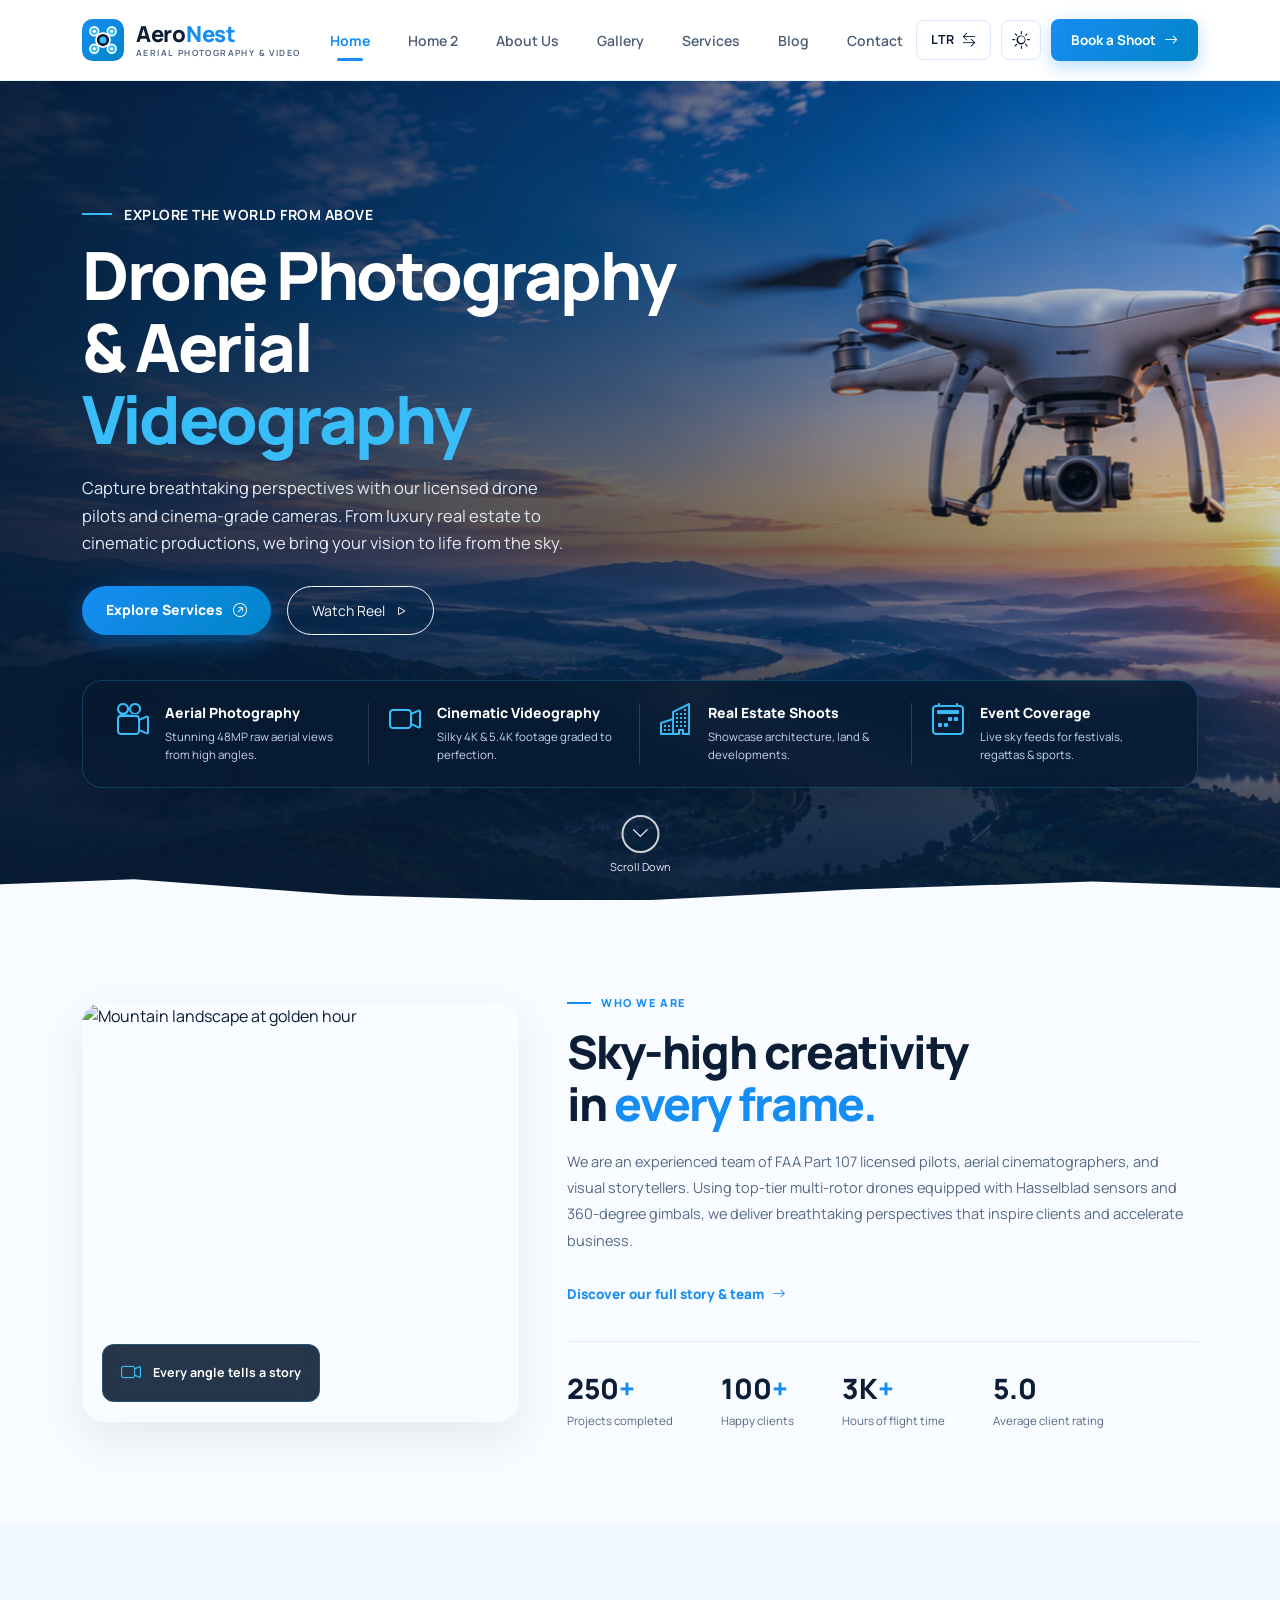
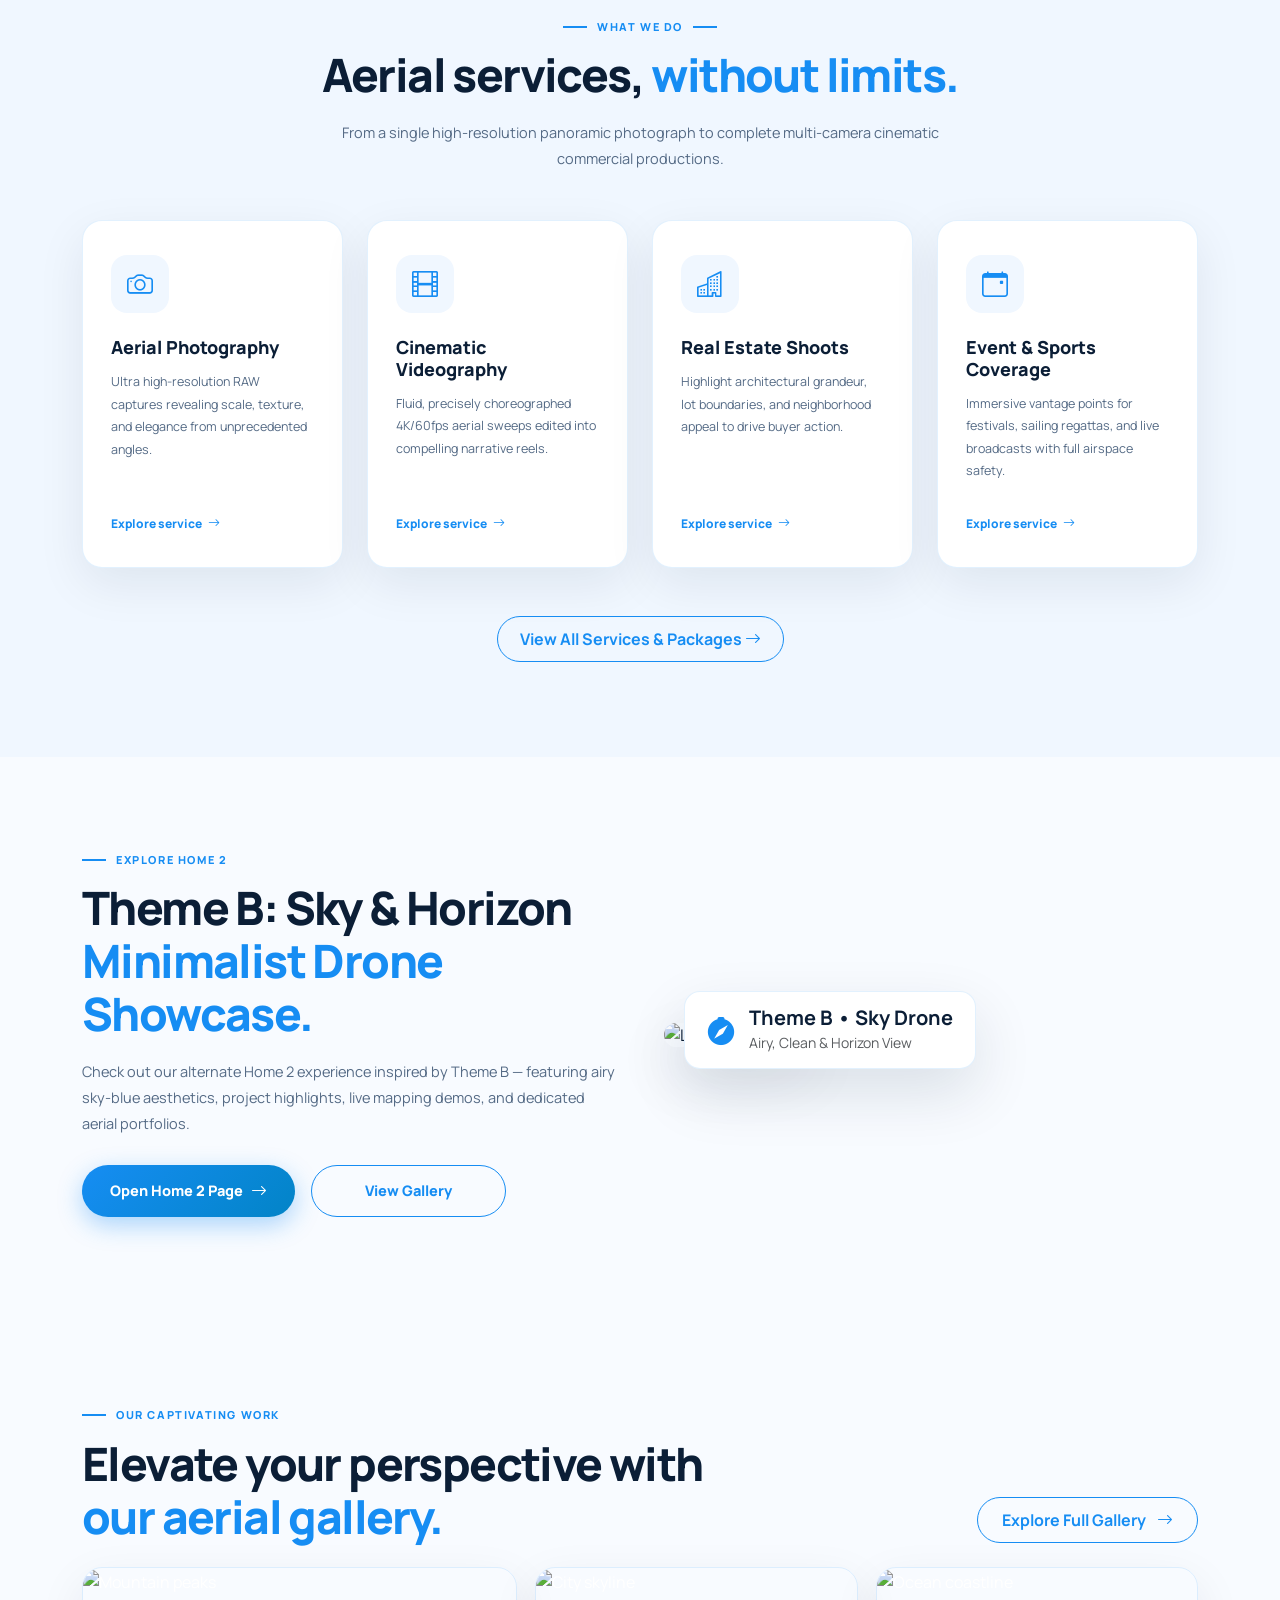
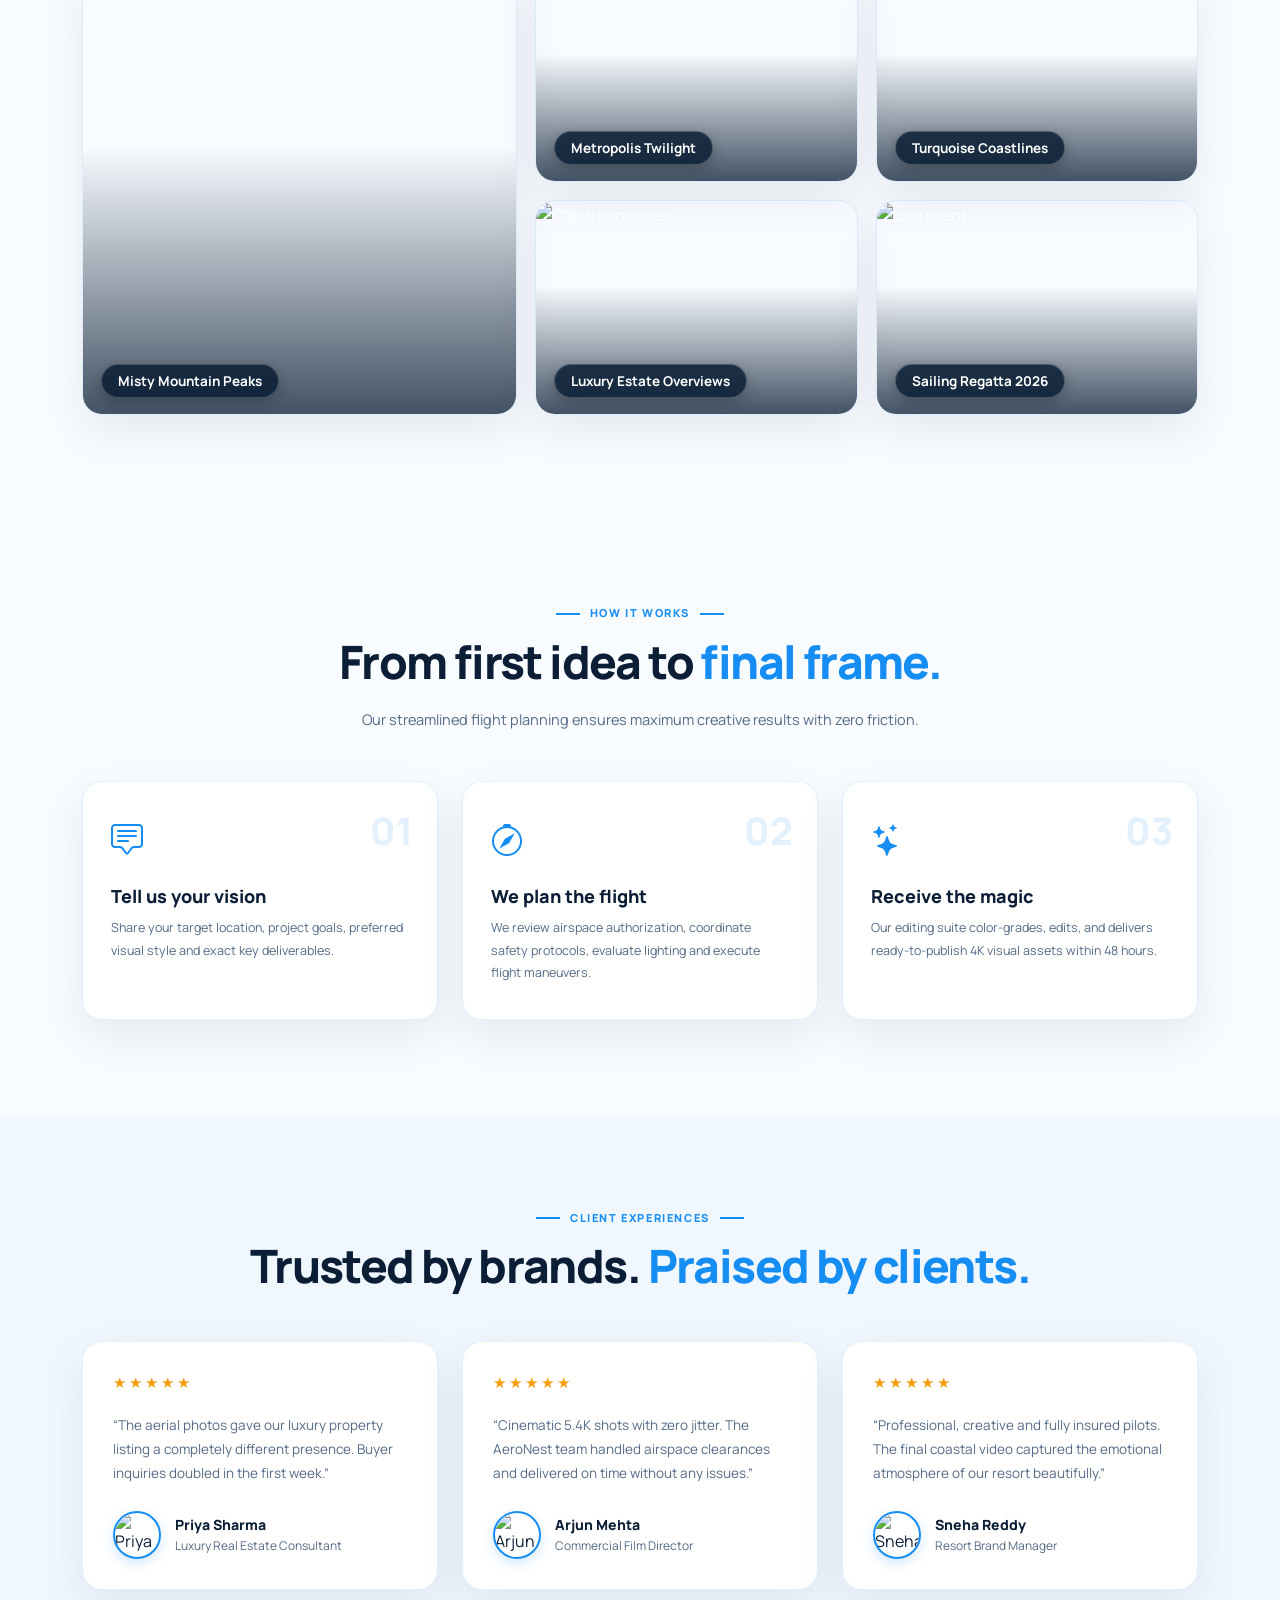
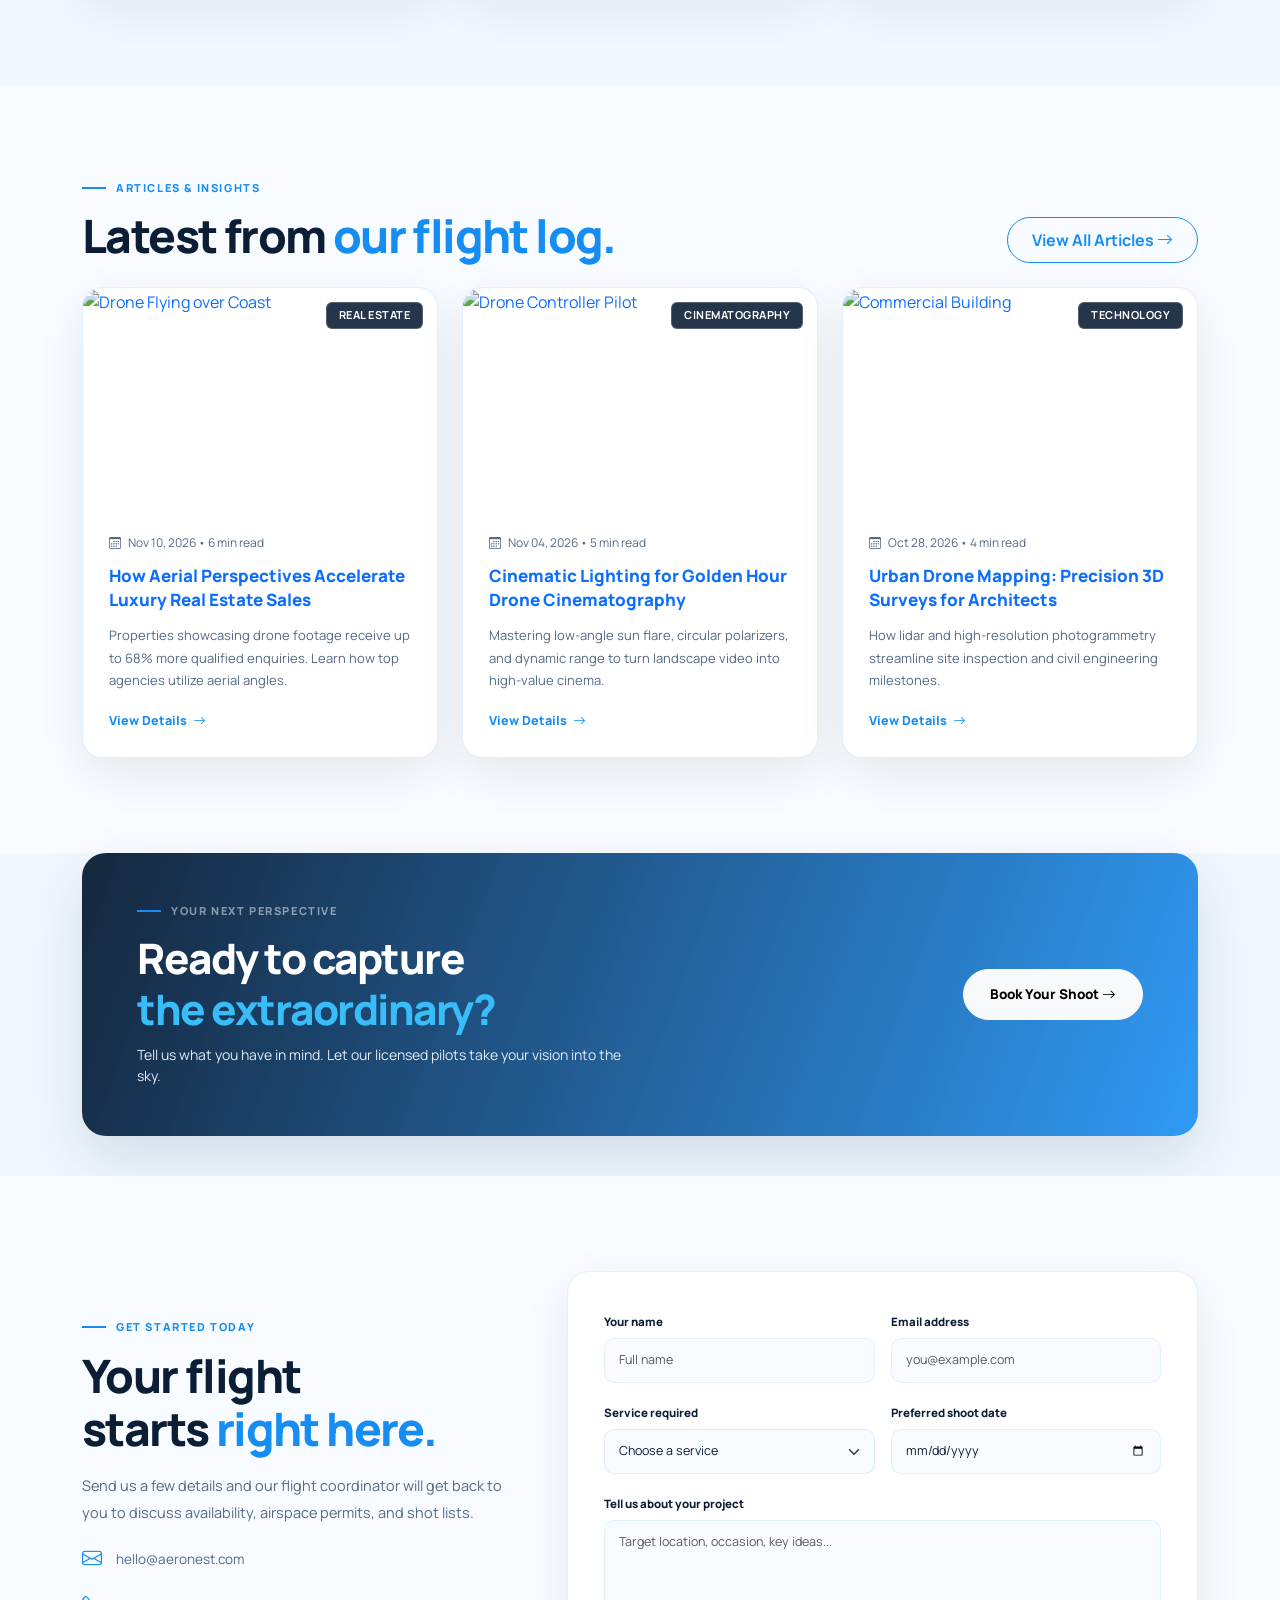
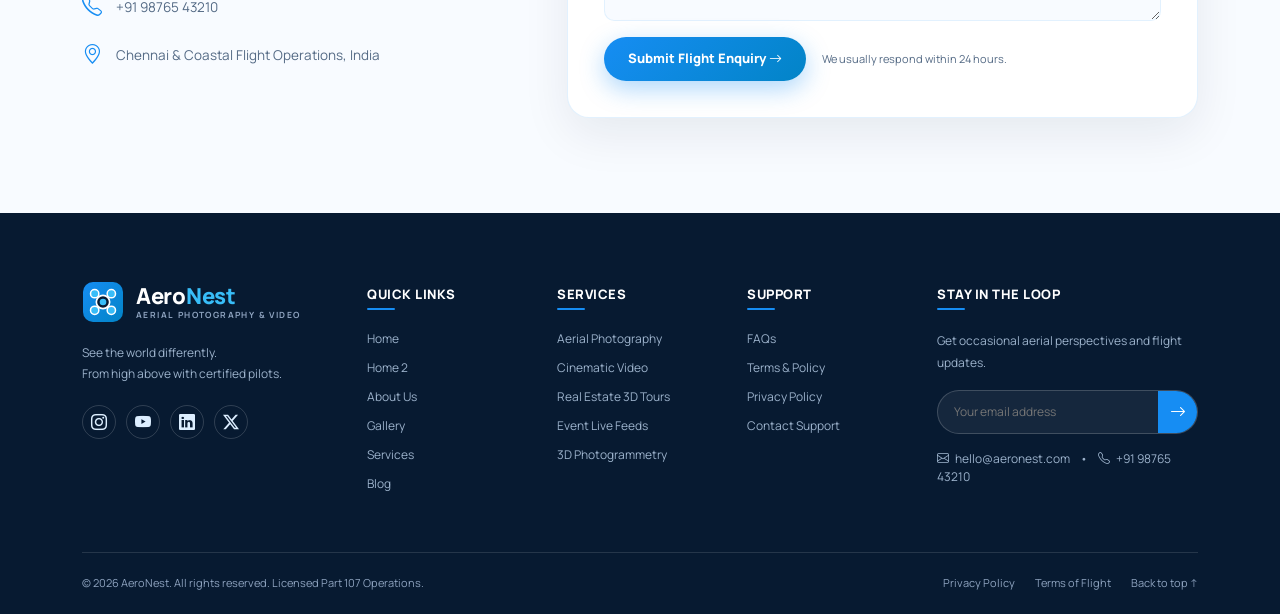
==== index.html @ 30acf064 "Move website files to root directory" ====
<!doctype html>
<html lang="en" dir="ltr">
<head>
  <meta charset="utf-8">
  <meta name="viewport" content="width=device-width, initial-scale=1">
  <meta name="description" content="AeroNest — professional drone photography, aerial videography, real estate shoots and cinematic event coverage.">
  <title>AeroNest | Drone Photography &amp; Aerial Videography</title>
  <link rel="preconnect" href="https://fonts.googleapis.com">
  <link rel="preconnect" href="https://fonts.gstatic.com" crossorigin>
  <link href="https://fonts.googleapis.com/css2?family=Manrope:wght@400;500;600;700;800&display=swap" rel="stylesheet">
  <link href="https://cdn.jsdelivr.net/npm/bootstrap@5.3.3/dist/css/bootstrap.min.css" rel="stylesheet">
  <link href="https://cdn.jsdelivr.net/npm/bootstrap-icons@1.11.3/font/bootstrap-icons.min.css" rel="stylesheet">
  <link rel="icon" type="image/svg+xml" href="assets/favicon.svg">
  <link rel="stylesheet" href="assets/css/style.css">
  <script>
    (function(){
      try {
        var d = localStorage.getItem('aeronest-direction');
        if (d === 'rtl') document.documentElement.setAttribute('dir', 'rtl');
        var t = localStorage.getItem('aeronest-theme');
        if (t === 'dark') {
          document.documentElement.classList.add('dark-mode');
        } else {
          document.documentElement.classList.remove('dark-mode');
        }
      } catch(e){}
    })();
  </script>
</head>
<body>
  <!-- ================= STICKY NAVBAR ================= -->
  <nav class="navbar navbar-expand-xl fixed-top site-nav" id="top">
    <div class="container">
      <a class="navbar-brand brand-container" href="index.html" aria-label="AeroNest home">
        <div class="brand-logo-mark">
          <svg width="42" height="42" viewBox="0 0 48 48" fill="none" xmlns="http://www.w3.org/2000/svg">
            <rect width="48" height="48" rx="12" fill="url(#navBrandGrad)"/>
            <path d="M15 15L33 33M33 15L15 33" stroke="white" stroke-width="2.5" stroke-linecap="round"/>
            <circle cx="14" cy="14" r="5" stroke="white" stroke-width="1.8" fill="#38bdf8"/>
            <circle cx="34" cy="14" r="5" stroke="white" stroke-width="1.8" fill="#38bdf8"/>
            <circle cx="14" cy="34" r="5" stroke="white" stroke-width="1.8" fill="#38bdf8"/>
            <circle cx="34" cy="34" r="5" stroke="white" stroke-width="1.8" fill="#38bdf8"/>
            <circle cx="14" cy="14" r="1.8" fill="white"/>
            <circle cx="34" cy="14" r="1.8" fill="white"/>
            <circle cx="14" cy="34" r="1.8" fill="white"/>
            <circle cx="34" cy="34" r="1.8" fill="white"/>
            <circle cx="24" cy="24" r="8" fill="#071a31" stroke="white" stroke-width="2"/>
            <circle cx="24" cy="24" r="4" fill="#38bdf8"/>
            <defs>
              <linearGradient id="navBrandGrad" x1="0" y1="0" x2="48" y2="48" gradientUnits="userSpaceOnUse">
                <stop stop-color="#168df3"/>
                <stop offset="1" stop-color="#0284c7"/>
              </linearGradient>
            </defs>
          </svg>
        </div>
        <div class="brand-text">
          <div class="brand-title"><span class="brand-aero">Aero</span><span class="brand-nest">Nest</span></div>
          <div class="brand-subtitle">AERIAL PHOTOGRAPHY &amp; VIDEO</div>
        </div>
      </a>
            <!-- Mobile Quick Actions: RTL & Color Theme right next to hamburger -->
      <div class="nav-mobile-actions d-xl-none ms-auto me-2">
        <button class="nav-btn-mobile" id="mobileDirectionToggle" aria-label="Switch text direction" title="Switch LTR / RTL">
          <span class="direction-text">LTR</span>
          <i class="bi bi-arrow-left-right"></i>
        </button>
        <button class="nav-btn-mobile nav-btn-icon" id="mobileThemeToggle" aria-label="Toggle theme" title="Toggle theme">
          <i class="bi bi-sun mobileThemeIcon"></i>
        </button>
      </div>
      <button class="navbar-toggler nav-toggle" type="button" data-bs-toggle="collapse" data-bs-target="#mainNav" aria-label="Toggle navigation">
        <i class="bi bi-list"></i>
      </button>
      <div class="collapse navbar-collapse" id="mainNav">
        <ul class="navbar-nav mx-auto align-items-xl-center">
          <li class="nav-item"><a class="nav-link active" href="index.html">Home</a></li>
          <li class="nav-item"><a class="nav-link" href="home2.html">Home 2</a></li>
          <li class="nav-item"><a class="nav-link" href="about.html">About Us</a></li>
          <li class="nav-item"><a class="nav-link" href="gallery.html">Gallery</a></li>
          <li class="nav-item"><a class="nav-link" href="services.html">Services</a></li>
          <li class="nav-item"><a class="nav-link" href="blog.html">Blog</a></li>
          <li class="nav-item"><a class="nav-link" href="contact.html">Contact</a></li>
        </ul>
        <div class="nav-actions d-flex align-items-center">
          <button class="nav-btn-ltr d-none d-xl-inline-flex" id="directionToggle" aria-label="Switch text direction" title="Switch LTR / RTL">
            <span class="direction-text">LTR</span>
            <i class="bi bi-arrow-left-right"></i>
          </button>
          <button class="nav-btn-icon d-none d-xl-inline-flex" id="themeToggle" aria-label="Toggle theme" title="Toggle theme">
            <i class="bi bi-sun" id="themeIcon"></i>
          </button>
          <a class="nav-btn-book" href="contact.html">
            <span>Book a Shoot</span>
            <i class="bi bi-arrow-right"></i>
          </a>
        </div>
      </div>
    </div>
  </nav>

  <main>
    <!-- ================= HERO SECTION ================= -->
    <section class="hero-section" id="home">
      <!-- Animated Background Zoom with Drone Over Misty Mountain River.png -->
      <div class="hero-bg-animator"></div>
      <div class="hero-overlay"></div>
      <div class="container hero-content">
        <div class="hero-copy">
          <p class="eyebrow light-eyebrow"><span></span><span>Explore the World from Above</span></p>
          <h1>Drone Photography<br>&amp; Aerial <em>Videography</em></h1>
          <p class="hero-description">Capture breathtaking perspectives with our licensed drone pilots and cinema-grade cameras. From luxury real estate to cinematic productions, we bring your vision to life from the sky.</p>
          <div class="hero-buttons">
            <a href="services.html" class="btn btn-primary btn-lg rounded-pill">Explore Services <i class="bi bi-arrow-up-right-circle"></i></a>
            <button class="btn btn-outline-light btn-lg rounded-pill" id="watchDemo"><span>Watch Reel</span> <i class="bi bi-play"></i></button>
          </div>
        </div>
        <div class="feature-strip">
          <div class="feature-item"><i class="bi bi-camera-reels"></i><div><h3>Aerial Photography</h3><p>Stunning 48MP raw aerial views from high angles.</p></div></div>
          <div class="feature-item"><i class="bi bi-camera-video"></i><div><h3>Cinematic Videography</h3><p>Silky 4K &amp; 5.4K footage graded to perfection.</p></div></div>
          <div class="feature-item"><i class="bi bi-buildings"></i><div><h3>Real Estate Shoots</h3><p>Showcase architecture, land &amp; developments.</p></div></div>
          <div class="feature-item"><i class="bi bi-calendar2-week"></i><div><h3>Event Coverage</h3><p>Live sky feeds for festivals, regattas &amp; sports.</p></div></div>
        </div>
      </div>
      <a class="scroll-cue" href="#about-preview"><span><i class="bi bi-chevron-down"></i></span><small>Scroll Down</small></a>
      <div class="hero-wave"></div>
    </section>

    <!-- ================= ABOUT PREVIEW ================= -->
    <section class="section-pad about-section" id="about-preview">
      <div class="container">
        <div class="row align-items-center g-5">
          <div class="col-lg-5">
            <div class="about-image">
              <img src="https://images.unsplash.com/photo-1470770841072-f978cf4d019e?auto=format&fit=crop&w=1100&q=85" alt="Mountain landscape at golden hour">
              <div class="image-note">
                <i class="bi bi-camera-video"></i>
                <span>Every angle tells a story</span>
              </div>
            </div>
          </div>
          <div class="col-lg-7">
            <div class="section-kicker"><span></span> WHO WE ARE</div>
            <h2 class="section-title">Sky-high creativity<br>in <span>every frame.</span></h2>
            <p class="section-copy">We are an experienced team of FAA Part 107 licensed pilots, aerial cinematographers, and visual storytellers. Using top-tier multi-rotor drones equipped with Hasselblad sensors and 360-degree gimbals, we deliver breathtaking perspectives that inspire clients and accelerate business.</p>
            <a href="about.html" class="text-link">Discover our full story &amp; team <i class="bi bi-arrow-right"></i></a>
            <div class="stats-row">
              <div><strong>250<span>+</span></strong><small>Projects completed</small></div>
              <div><strong>100<span>+</span></strong><small>Happy clients</small></div>
              <div><strong>3K<span>+</span></strong><small>Hours of flight time</small></div>
              <div><strong>5.0</strong><small>Average client rating</small></div>
            </div>
          </div>
        </div>
      </div>
    </section>

    <!-- ================= SERVICES PREVIEW ================= -->
    <section class="section-pad services-section" id="services-preview">
      <div class="container">
        <div class="section-heading text-center">
          <div class="section-kicker justify-content-center"><span></span> WHAT WE DO <span></span></div>
          <h2 class="section-title">Aerial services, <span>without limits.</span></h2>
          <p class="section-copy mx-auto">From a single high-resolution panoramic photograph to complete multi-camera cinematic commercial productions.</p>
        </div>
        <div class="row g-4 service-grid">
          <div class="col-md-6 col-xl-3">
            <article class="service-card">
              <div class="service-icon"><i class="bi bi-camera"></i></div>
              <h3>Aerial Photography</h3>
              <p>Ultra high-resolution RAW captures revealing scale, texture, and elegance from unprecedented angles.</p>
              <a href="services.html">Explore service <i class="bi bi-arrow-right"></i></a>
            </article>
          </div>
          <div class="col-md-6 col-xl-3">
            <article class="service-card">
              <div class="service-icon"><i class="bi bi-film"></i></div>
              <h3>Cinematic Videography</h3>
              <p>Fluid, precisely choreographed 4K/60fps aerial sweeps edited into compelling narrative reels.</p>
              <a href="services.html">Explore service <i class="bi bi-arrow-right"></i></a>
            </article>
          </div>
          <div class="col-md-6 col-xl-3">
            <article class="service-card">
              <div class="service-icon"><i class="bi bi-buildings"></i></div>
              <h3>Real Estate Shoots</h3>
              <p>Highlight architectural grandeur, lot boundaries, and neighborhood appeal to drive buyer action.</p>
              <a href="services.html">Explore service <i class="bi bi-arrow-right"></i></a>
            </article>
          </div>
          <div class="col-md-6 col-xl-3">
            <article class="service-card">
              <div class="service-icon"><i class="bi bi-calendar-event"></i></div>
              <h3>Event &amp; Sports Coverage</h3>
              <p>Immersive vantage points for festivals, sailing regattas, and live broadcasts with full airspace safety.</p>
              <a href="services.html">Explore service <i class="bi bi-arrow-right"></i></a>
            </article>
          </div>
        </div>
        <div class="text-center mt-5">
          <a href="services.html" class="btn btn-outline-sky">View All Services &amp; Packages <i class="bi bi-arrow-right"></i></a>
        </div>
      </div>
    </section>

    <!-- ================= HOME 2 SHOWCASE BANNER ================= -->
    <section class="section-pad" style="background: var(--paper);">
      <div class="container">
        <div class="row align-items-center g-5">
          <div class="col-lg-6">
            <div class="section-kicker"><span></span> EXPLORE HOME 2</div>
            <h2 class="section-title">Theme B: Sky &amp; Horizon<br><span>Minimalist Drone Showcase.</span></h2>
            <p class="section-copy">Check out our alternate Home 2 experience inspired by Theme B — featuring airy sky-blue aesthetics, project highlights, live mapping demos, and dedicated aerial portfolios.</p>
            <div class="home-dual-btns">
              <a href="home2.html" class="btn btn-primary"><span>Open Home 2 Page</span> <i class="bi bi-arrow-right ms-2"></i></a>
              <a href="gallery.html" class="btn btn-outline-sky"><span>View Gallery</span></a>
            </div>
          </div>
          <div class="col-lg-6">
            <div class="home2-hero-img-wrap">
              <img src="https://images.unsplash.com/photo-1512917774080-9991f1c4c750?auto=format&fit=crop&w=1200&q=85" alt="Luxury Villa Estate">
              <div class="home2-float-badge">
                <i class="bi bi-compass-fill"></i>
                <div>
                  <h5 class="mb-0 fw-bold">Theme B • Sky Drone</h5>
                  <small class="text-muted">Airy, Clean &amp; Horizon View</small>
                </div>
              </div>
            </div>
          </div>
        </div>
      </div>
    </section>

    <!-- ================= GALLERY PREVIEW ================= -->
    <section class="section-pad gallery-section" id="gallery-preview">
      <div class="container">
        <div class="d-flex flex-wrap justify-content-between align-items-end gap-3 mb-4">
          <div>
            <div class="section-kicker"><span></span> OUR CAPTIVATING WORK</div>
            <h2 class="section-title mb-0">Elevate your perspective with<br><span>our aerial gallery.</span></h2>
          </div>
          <a class="btn btn-outline-sky rounded-pill px-4 fw-bold" href="gallery.html">Explore Full Gallery <i class="bi bi-arrow-right ms-2"></i></a>
        </div>
        <div class="gallery-grid">
          <a class="gallery-tile tile-large" href="gallery.html">
            <img src="https://images.unsplash.com/photo-1464822759023-fed622ff2c3b?auto=format&fit=crop&w=1600&q=90" alt="Mountain peaks">
            <span>Misty Mountain Peaks</span>
          </a>
          <a class="gallery-tile" href="gallery.html">
            <img src="https://images.unsplash.com/photo-1519501025264-65ba15a82390?auto=format&fit=crop&w=1200&q=90" alt="City skyline">
            <span>Metropolis Twilight</span>
          </a>
          <a class="gallery-tile" href="gallery.html">
            <img src="https://images.unsplash.com/photo-1500375592092-40eb2168fd21?auto=format&fit=crop&w=1200&q=90" alt="Ocean coastline">
            <span>Turquoise Coastlines</span>
          </a>
          <a class="gallery-tile" href="gallery.html">
            <img src="https://images.unsplash.com/photo-1510798831971-661eb04b3739?auto=format&fit=crop&w=1200&q=90" alt="Cabin in nature">
            <span>Luxury Estate Overviews</span>
          </a>
          <a class="gallery-tile" href="gallery.html">
            <img src="https://images.unsplash.com/photo-1506157786151-b8491531f063?auto=format&fit=crop&w=1200&q=90" alt="Live event">
            <span>Sailing Regatta 2026</span>
          </a>
        </div>
      </div>
    </section>

    <!-- ================= PROCESS / HOW IT WORKS ================= -->
    <section class="section-pad process-section" id="process">
      <div class="container">
        <div class="section-heading text-center">
          <div class="section-kicker justify-content-center"><span></span> HOW IT WORKS <span></span></div>
          <h2 class="section-title">From first idea to <span>final frame.</span></h2>
          <p class="section-copy mx-auto">Our streamlined flight planning ensures maximum creative results with zero friction.</p>
        </div>
        <div class="row g-4 process-row">
          <div class="col-md-4">
            <div class="process-card">
              <span>01</span>
              <i class="bi bi-chat-square-text"></i>
              <h3>Tell us your vision</h3>
              <p>Share your target location, project goals, preferred visual style and exact key deliverables.</p>
            </div>
          </div>
          <div class="col-md-4">
            <div class="process-card">
              <span>02</span>
              <i class="bi bi-compass"></i>
              <h3>We plan the flight</h3>
              <p>We review airspace authorization, coordinate safety protocols, evaluate lighting and execute flight maneuvers.</p>
            </div>
          </div>
          <div class="col-md-4">
            <div class="process-card">
              <span>03</span>
              <i class="bi bi-stars"></i>
              <h3>Receive the magic</h3>
              <p>Our editing suite color-grades, edits, and delivers ready-to-publish 4K visual assets within 48 hours.</p>
            </div>
          </div>
        </div>
      </div>
    </section>

    <!-- ================= TESTIMONIALS ================= -->
    <section class="section-pad testimonial-section">
      <div class="container">
        <div class="section-heading text-center">
          <div class="section-kicker justify-content-center"><span></span> CLIENT EXPERIENCES <span></span></div>
          <h2 class="section-title">Trusted by brands. <span>Praised by clients.</span></h2>
        </div>
        <div class="row g-4">
          <div class="col-md-4">
            <div class="quote-card">
              <div class="stars">★★★★★</div>
              <p>“The aerial photos gave our luxury property listing a completely different presence. Buyer inquiries doubled in the first week.”</p>
              <div class="quote-person">
                <img src="https://images.unsplash.com/photo-1573496359142-b8d87734a5a2?auto=format&fit=crop&w=150&q=80" alt="Priya Sharma">
                <div><b>Priya Sharma</b><small>Luxury Real Estate Consultant</small></div>
              </div>
            </div>
          </div>
          <div class="col-md-4">
            <div class="quote-card">
              <div class="stars">★★★★★</div>
              <p>“Cinematic 5.4K shots with zero jitter. The AeroNest team handled airspace clearances and delivered on time without any issues.”</p>
              <div class="quote-person">
                <img src="https://images.unsplash.com/photo-1507003211169-0a1dd7228f2d?auto=format&fit=crop&w=150&q=80" alt="Arjun Mehta">
                <div><b>Arjun Mehta</b><small>Commercial Film Director</small></div>
              </div>
            </div>
          </div>
          <div class="col-md-4">
            <div class="quote-card">
              <div class="stars">★★★★★</div>
              <p>“Professional, creative and fully insured pilots. The final coastal video captured the emotional atmosphere of our resort beautifully.”</p>
              <div class="quote-person">
                <img src="https://images.unsplash.com/photo-1534528741775-53994a69daeb?auto=format&fit=crop&w=150&q=80" alt="Sneha Reddy">
                <div><b>Sneha Reddy</b><small>Resort Brand Manager</small></div>
              </div>
            </div>
          </div>
        </div>
      </div>
    </section>

    <!-- ================= LATEST FROM BLOG ================= -->
    <section class="section-pad blog-section" id="blog-preview">
      <div class="container">
        <div class="d-flex flex-wrap justify-content-between align-items-end gap-3 mb-4">
          <div>
            <div class="section-kicker"><span></span> ARTICLES &amp; INSIGHTS</div>
            <h2 class="section-title mb-0">Latest from <span>our flight log.</span></h2>
          </div>
          <a class="btn btn-outline-sky rounded-pill px-4" href="blog.html">View All Articles <i class="bi bi-arrow-right"></i></a>
        </div>
        <div class="row g-4">
          <div class="col-md-4">
            <article class="blog-card">
              <div class="blog-thumb">
                <a href="blog-details.html?id=luxury-real-estate-aerial-speed&amp;title=How%20Aerial%20Perspectives%20Accelerate%20Luxury%20Real%20Estate%20Sales&amp;image=assets/gallery-realestate-1.jpg&amp;category=Real%20Estate%20Photography">
                  <img src="https://images.unsplash.com/photo-1508614589041-895b88991e3e?auto=format&fit=crop&w=800&q=80" alt="Drone Flying over Coast">
                </a>
                <span class="blog-tag">Real Estate</span>
              </div>
              <div class="blog-body">
                <div class="blog-meta"><i class="bi bi-calendar3"></i> Nov 10, 2026 • 6 min read</div>
                <h3><a href="blog-details.html?id=luxury-real-estate-aerial-speed&amp;title=How%20Aerial%20Perspectives%20Accelerate%20Luxury%20Real%20Estate%20Sales&amp;image=assets/gallery-realestate-1.jpg&amp;category=Real%20Estate%20Photography" class="text-ink text-decoration-none">How Aerial Perspectives Accelerate Luxury Real Estate Sales</a></h3>
                <p>Properties showcasing drone footage receive up to 68% more qualified enquiries. Learn how top agencies utilize aerial angles.</p>
                <a href="blog-details.html?id=luxury-real-estate-aerial-speed&amp;title=How%20Aerial%20Perspectives%20Accelerate%20Luxury%20Real%20Estate%20Sales&amp;image=assets/gallery-realestate-1.jpg&amp;category=Real%20Estate%20Photography" class="blog-link">View Details <i class="bi bi-arrow-right"></i></a>
              </div>
            </article>
          </div>
          <div class="col-md-4">
            <article class="blog-card">
              <div class="blog-thumb">
                <a href="blog-details.html?id=drone-cinematography-golden-hour&amp;title=Cinematic%20Lighting%20for%20Golden%20Hour%20Drone%20Cinematography&amp;image=assets/gallery-cinematic-1.jpg&amp;category=Aerial%20Videography">
                  <img src="https://images.unsplash.com/photo-1527977966376-1c8408f9f108?auto=format&fit=crop&w=800&q=80" alt="Drone Controller Pilot">
                </a>
                <span class="blog-tag">Cinematography</span>
              </div>
              <div class="blog-body">
                <div class="blog-meta"><i class="bi bi-calendar3"></i> Nov 04, 2026 • 5 min read</div>
                <h3><a href="blog-details.html?id=drone-cinematography-golden-hour&amp;title=Cinematic%20Lighting%20for%20Golden%20Hour%20Drone%20Cinematography&amp;image=assets/gallery-cinematic-1.jpg&amp;category=Aerial%20Videography" class="text-ink text-decoration-none">Cinematic Lighting for Golden Hour Drone Cinematography</a></h3>
                <p>Mastering low-angle sun flare, circular polarizers, and dynamic range to turn landscape video into high-value cinema.</p>
                <a href="blog-details.html?id=drone-cinematography-golden-hour&amp;title=Cinematic%20Lighting%20for%20Golden%20Hour%20Drone%20Cinematography&amp;image=assets/gallery-cinematic-1.jpg&amp;category=Aerial%20Videography" class="blog-link">View Details <i class="bi bi-arrow-right"></i></a>
              </div>
            </article>
          </div>
          <div class="col-md-4">
            <article class="blog-card">
              <div class="blog-thumb">
                <a href="blog-details.html?id=drone-lidar-3d-mapping-architects&amp;title=Urban%20Drone%20Mapping%3A%20Precision%203D%20Surveys%20for%20Architects&amp;image=assets/gallery-commercial-1.jpg&amp;category=Drone%20Technology">
                  <img src="https://images.unsplash.com/photo-1486406146926-c627a92ad1ab?auto=format&fit=crop&w=800&q=80" alt="Commercial Building">
                </a>
                <span class="blog-tag">Technology</span>
              </div>
              <div class="blog-body">
                <div class="blog-meta"><i class="bi bi-calendar3"></i> Oct 28, 2026 • 4 min read</div>
                <h3><a href="blog-details.html?id=drone-lidar-3d-mapping-architects&amp;title=Urban%20Drone%20Mapping%3A%20Precision%203D%20Surveys%20for%20Architects&amp;image=assets/gallery-commercial-1.jpg&amp;category=Drone%20Technology" class="text-ink text-decoration-none">Urban Drone Mapping: Precision 3D Surveys for Architects</a></h3>
                <p>How lidar and high-resolution photogrammetry streamline site inspection and civil engineering milestones.</p>
                <a href="blog-details.html?id=drone-lidar-3d-mapping-architects&amp;title=Urban%20Drone%20Mapping%3A%20Precision%203D%20Surveys%20for%20Architects&amp;image=assets/gallery-commercial-1.jpg&amp;category=Drone%20Technology" class="blog-link">View Details <i class="bi bi-arrow-right"></i></a>
              </div>
            </article>
          </div>
        </div>
      </div>
    </section>

    <!-- ================= CTA PANEL ================= -->
    <section class="cta-section">
      <div class="container">
        <div class="cta-panel">
          <div>
            <div class="section-kicker text-white-50"><span></span> YOUR NEXT PERSPECTIVE</div>
            <h2>Ready to capture<br><span>the extraordinary?</span></h2>
            <p>Tell us what you have in mind. Let our licensed pilots take your vision into the sky.</p>
          </div>
          <a href="contact.html" class="btn btn-light rounded-pill btn-lg">Book Your Shoot <i class="bi bi-arrow-right"></i></a>
        </div>
      </div>
    </section>

    <!-- ================= BOOKING FORM SECTION ================= -->
    <section class="section-pad booking-section" id="booking-form">
      <div class="container">
        <div class="row g-5 align-items-center">
          <div class="col-lg-5">
            <div class="section-kicker"><span></span> GET STARTED TODAY</div>
            <h2 class="section-title">Your flight<br>starts <span>right here.</span></h2>
            <p class="section-copy">Send us a few details and our flight coordinator will get back to you to discuss availability, airspace permits, and shot lists.</p>
            <div class="contact-detail"><i class="bi bi-envelope"></i><span>hello@aeronest.com</span></div>
            <div class="contact-detail"><i class="bi bi-telephone"></i><span>+91 98765 43210</span></div>
            <div class="contact-detail"><i class="bi bi-geo-alt"></i><span>Chennai &amp; Coastal Flight Operations, India</span></div>
          </div>
          <div class="col-lg-7">
            <form class="booking-form" id="shootForm">
              <div class="row g-3">
                <div class="col-md-6">
                  <label for="name">Your name</label>
                  <input id="name" name="name" class="form-control" required placeholder="Full name">
                </div>
                <div class="col-md-6">
                  <label for="email">Email address</label>
                  <input id="email" name="email" type="email" class="form-control" required placeholder="you@example.com">
                </div>
                <div class="col-md-6">
                  <label for="service">Service required</label>
                  <select id="service" name="service" class="form-select" required>
                    <option value="">Choose a service</option>
                    <option>Aerial Photography</option>
                    <option>Cinematic Videography</option>
                    <option>Real Estate 3D Tours</option>
                    <option>Event Coverage</option>
                    <option>Commercial Mapping</option>
                  </select>
                </div>
                <div class="col-md-6">
                  <label for="date">Preferred shoot date</label>
                  <input id="date" name="date" type="date" class="form-control">
                </div>
                <div class="col-12">
                  <label for="message">Tell us about your project</label>
                  <textarea id="message" name="message" rows="4" class="form-control" placeholder="Target location, occasion, key ideas..."></textarea>
                </div>
                <div class="col-12 d-flex flex-wrap align-items-center gap-3">
                  <button class="btn btn-primary rounded-pill px-4" type="submit">Submit Flight Enquiry <i class="bi bi-arrow-right"></i></button>
                  <small id="formMessage" role="status">We usually respond within 24 hours.</small>
                </div>
              </div>
            </form>
          </div>
        </div>
      </div>
    </section>
  </main>

  <!-- ================= FOOTER ================= -->
  <footer class="site-footer">
    <div class="container">
            <div class="row g-4 footer-main">
        <div class="col-lg-3 col-md-6">
          <a class="brand-container footer-brand" href="index.html" aria-label="AeroNest home">
            <div class="brand-logo-mark">
              <svg width="40" height="40" viewBox="0 0 48 48" fill="none" xmlns="http://www.w3.org/2000/svg">
                <rect width="48" height="48" rx="12" fill="url(#footerBrandGrad)"/>
                <path d="M15 15L33 33M33 15L15 33" stroke="white" stroke-width="2.5" stroke-linecap="round"/>
                <circle cx="14" cy="14" r="5" stroke="white" stroke-width="1.8" fill="#38bdf8"/>
                <circle cx="34" cy="14" r="5" stroke="white" stroke-width="1.8" fill="#38bdf8"/>
                <circle cx="14" cy="34" r="5" stroke="white" stroke-width="1.8" fill="#38bdf8"/>
                <circle cx="34" cy="34" r="5" stroke="white" stroke-width="1.8" fill="#38bdf8"/>
                <circle cx="24" cy="24" r="8" fill="#071a31" stroke="white" stroke-width="2"/>
                <circle cx="24" cy="24" r="4" fill="#38bdf8"/>
                <defs>
                  <linearGradient id="footerBrandGrad" x1="0" y1="0" x2="48" y2="48" gradientUnits="userSpaceOnUse">
                    <stop stop-color="#168df3"/>
                    <stop offset="1" stop-color="#0284c7"/>
                  </linearGradient>
                </defs>
              </svg>
            </div>
            <div class="brand-text">
              <div class="brand-title"><span class="brand-aero">Aero</span><span class="brand-nest">Nest</span></div>
              <div class="brand-subtitle">AERIAL PHOTOGRAPHY &amp; VIDEO</div>
            </div>
          </a>
          <p class="footer-tagline">See the world differently.<br>From high above with certified pilots.</p>
          <div class="social-links">
            <a href="#" aria-label="Instagram"><i class="bi bi-instagram"></i></a>
            <a href="#" aria-label="YouTube"><i class="bi bi-youtube"></i></a>
            <a href="#" aria-label="LinkedIn"><i class="bi bi-linkedin"></i></a>
            <a href="#" aria-label="Twitter"><i class="bi bi-twitter-x"></i></a>
          </div>
        </div>
        <div class="col-6 col-lg-2 col-md-3">
          <h4>Quick Links</h4>
          <a href="index.html">Home</a>
          <a href="home2.html">Home 2</a>
          <a href="about.html">About Us</a>
          <a href="gallery.html">Gallery</a>
          <a href="services.html">Services</a>
          <a href="blog.html">Blog</a>
        </div>
        <div class="col-6 col-lg-2 col-md-3">
          <h4>Services</h4>
          <a href="services.html">Aerial Photography</a>
          <a href="services.html">Cinematic Video</a>
          <a href="services.html">Real Estate 3D Tours</a>
          <a href="services.html">Event Live Feeds</a>
          <a href="services.html">3D Photogrammetry</a>
        </div>
        <div class="col-6 col-lg-2 col-md-3">
          <h4>Support</h4>
          <a href="contact.html#frequently-asked-questions">FAQs</a>
          <a href="#" data-bs-toggle="modal" data-bs-target="#termsModal">Terms &amp; Policy</a>
          <a href="#" data-bs-toggle="modal" data-bs-target="#privacyModal">Privacy Policy</a>
          <a href="contact.html">Contact Support</a>
        </div>
        <div class="col-12 col-lg-3 col-md-6">
          <h4>Stay in the loop</h4>
          <p>Get occasional aerial perspectives and flight updates.</p>
          <form class="newsletter-form" id="newsletterForm">
            <input type="email" required placeholder="Your email address" aria-label="Your email address">
            <button type="submit" aria-label="Subscribe"><i class="bi bi-arrow-right"></i></button>
          </form>
          <small id="newsletterMessage"></small>
          <div class="mt-3" style="font-size: 12px; color: #9cb2cb;">
            <span><i class="bi bi-envelope me-1"></i> hello@aeronest.com</span>
            <span class="mx-2">&bull;</span>
            <span><i class="bi bi-telephone me-1"></i> +91 98765 43210</span>
          </div>
        </div>
      </div>
      <div class="footer-bottom">
        <span>&copy; <span id="year"></span> AeroNest. All rights reserved. Licensed Part 107 Operations.</span>
        <div>
          <a href="#" data-bs-toggle="modal" data-bs-target="#privacyModal">Privacy Policy</a>
          <a href="#" data-bs-toggle="modal" data-bs-target="#termsModal">Terms of Flight</a>
          <a href="#top">Back to top &uarr;</a>
        </div>
      </div>
    </div>
  </footer>

  <!-- Demo Reel Modal (Cinematic Mountain Drone Flight Simulation) -->
  <div class="demo-modal" id="demoModal" aria-hidden="true">
    <div class="demo-dialog demo-reel-player" id="demoDialog">
      <button class="demo-close" id="closeDemo" aria-label="Close demo"><i class="bi bi-x-lg"></i></button>
      
      <div class="demo-player-viewport" id="reelViewport">
        <!-- Mountain Drone Flight Picture Layers (Ken Burns Flight Animation) -->
        <div class="drone-flight-canvas">
          <div class="drone-flight-bg" id="droneFlightBg"></div>
          <div class="drone-flight-mist"></div>
          <div class="drone-flight-vignette"></div>
        </div>

        <!-- Center Click-to-Play/Pause Overlay Badge -->
        <button class="reel-center-play" id="reelCenterPlay" aria-label="Play or Pause Flight">
          <i class="bi bi-play-fill" id="centerPlayIcon"></i>
        </button>

        <!-- Drone Flight HUD Overlay -->
        <div class="drone-hud-overlay">
          <!-- Top Telemetry Header -->
          <div class="drone-hud-top">
            <div class="drone-hud-badge rec-indicator">
              <span class="rec-dot"></span>
              <strong>REC</strong>
              <span class="hud-mono" id="reelHudTime">00:00</span>
            </div>
            <div class="drone-hud-specs d-none d-sm-flex">
              <span class="hud-spec-pill">4K D-LOG M</span>
              <span class="hud-spec-pill">60 FPS</span>
              <span class="hud-spec-pill">ISO 100</span>
              <span class="hud-spec-pill">1/120s</span>
            </div>
            <div class="drone-hud-status">
              <span><i class="bi bi-broadcast"></i> GPS 24</span>
              <span><i class="bi bi-battery-charging text-info"></i> 84%</span>
            </div>
          </div>

          <!-- Center Crosshairs & Viewfinder Frame -->
          <div class="drone-hud-center">
            <div class="drone-crosshair">
              <div class="ch-line-h"></div>
              <div class="ch-line-v"></div>
              <div class="ch-reticle"></div>
              <div class="ch-pitch-scale">
                <span>+10</span>
                <span class="pitch-mid">—</span>
                <span>-10</span>
              </div>
            </div>
            <div class="viewfinder-brackets">
              <span class="vf-corner vf-tl"></span>
              <span class="vf-corner vf-tr"></span>
              <span class="vf-corner vf-bl"></span>
              <span class="vf-corner vf-br"></span>
            </div>
          </div>

          <!-- Bottom Telemetry Stats Bar -->
          <div class="drone-hud-bottom">
            <div class="telemetry-item">
              <small>ALTITUDE</small>
              <strong id="hudAlt">412 FT</strong>
            </div>
            <div class="telemetry-item">
              <small>FLIGHT SPEED</small>
              <strong id="hudSpeed">34.2 MPH</strong>
            </div>
            <div class="telemetry-item d-none d-sm-block">
              <small>GIMBAL TILT</small>
              <strong id="hudGimbal">-18.5°</strong>
            </div>
            <div class="telemetry-item d-none d-md-block">
              <small>LOCATION</small>
              <strong id="hudLocation">ALPINE RIVER CANYON</strong>
            </div>
          </div>
        </div>

        <!-- Cinema Video Controls Bar -->
        <div class="reel-controls-bar">
          <!-- Interactive Scrub Timeline -->
          <div class="reel-progress-container" id="reelProgressContainer" title="Click to seek">
            <div class="reel-progress-track">
              <div class="reel-progress-fill" id="reelProgressFill"></div>
              <div class="reel-progress-handle" id="reelProgressHandle"></div>
            </div>
          </div>

          <div class="reel-controls-row">
            <div class="reel-controls-left">
              <button class="reel-ctrl-btn" id="reelPlayPauseBtn" aria-label="Play or Pause Flight" title="Play / Pause">
                <i class="bi bi-play-fill" id="reelPlayIcon"></i>
              </button>
              <div class="reel-time-display">
                <span id="reelCurrentTime">00:00</span>
                <span class="time-sep">/</span>
                <span>00:30</span>
              </div>
              <span class="reel-badge d-none d-md-inline-block"><i class="bi bi-camera-reels me-1"></i> 30s MOUNTAIN FLIGHT REEL</span>
            </div>
            <div class="reel-controls-right">
              <div class="reel-scene-switchers d-none d-sm-flex">
                <button class="reel-scene-btn active" data-scene="misty" id="sceneBtn1" title="Misty Mountain River">
                  <i class="bi bi-water"></i> River Canyon
                </button>
                <button class="reel-scene-btn" data-scene="alpine" id="sceneBtn2" title="Alpine Peaks">
                  <i class="bi bi-image"></i> Alpine Peaks
                </button>
              </div>
              <button class="reel-ctrl-btn" id="reelAudioToggle" aria-label="Toggle Flight Ambience" title="Ambient Wind/Rotor Sound">
                <i class="bi bi-volume-mute" id="reelAudioIcon"></i>
              </button>
              <button class="reel-ctrl-btn" id="reelExpandBtn" aria-label="Toggle Theater Width" title="Expand Player">
                <i class="bi bi-arrows-angle-expand" id="reelExpandIcon"></i>
              </button>
            </div>
          </div>
        </div>
      </div>
    </div>
  </div>

  <script src="https://cdn.jsdelivr.net/npm/bootstrap@5.3.3/dist/js/bootstrap.bundle.min.js"></script>
  <script src="assets/js/main.js"></script>

  <!-- Terms & Policy Modal -->
  <div class="modal fade" id="termsModal" tabindex="-1" aria-labelledby="termsModalLabel" aria-hidden="true">
    <div class="modal-dialog modal-dialog-centered modal-lg">
      <div class="modal-content" style="border-radius: 18px; border: 1px solid rgba(22, 141, 243, 0.2); overflow: hidden;">
        <div class="modal-header" style="background: linear-gradient(135deg, #071a31 0%, #0c2d53 100%); color: white; border-bottom: none; padding: 20px 24px;">
          <div>
            <span class="badge" style="background: rgba(22, 141, 243, 0.3); color: #38bdf8; font-size: 11px; font-weight: 700; letter-spacing: 0.5px; padding: 5px 12px; border-radius: 30px; margin-bottom: 6px; display: inline-block;">AERONEST POLICIES</span>
            <h5 class="modal-title fw-bold m-0" id="termsModalLabel">Terms &amp; Flight Policy</h5>
          </div>
          <button type="button" class="btn-close btn-close-white" data-bs-dismiss="modal" aria-label="Close"></button>
        </div>
        <div class="modal-body p-4" style="color: #475569; font-size: 14px; line-height: 1.7; max-height: 60vh; overflow-y: auto;">
          <h6 class="fw-bold text-dark">1. Part 107 Commercial Flight Compliance</h6>
          <p>All AeroNest operations comply strictly with FAA Part 107 (and DGCA / national civil aviation authorities). Our pilots hold commercial drone licenses and full airspace risk authorizations.</p>
          <h6 class="fw-bold text-dark mt-3">2. Weather &amp; Safety Ground Rules</h6>
          <p>Safety is non-negotiable. Flights will be rescheduled at zero cost to the client in the event of rain, sustained winds exceeding 20 knots, restricted temporary flight limits (TFRs), or severe geomagnetic interference.</p>
          <h6 class="fw-bold text-dark mt-3">3. Commercial Licensing &amp; Usage Rights</h6>
          <p>Clients receive full commercial usage rights for delivered media as specified in the service package. Unedited RAW files and proprietary flight telemetry logs remain the property of AeroNest unless licensed separately.</p>
          <h6 class="fw-bold text-dark mt-3">4. Turnaround &amp; Revisions</h6>
          <p>Standard delivery timelines are 24-48 hours for photography and 3-5 business days for edited cinema reels. Two rounds of color grade/edit adjustments are included in all packages.</p>
        </div>
        <div class="modal-footer" style="border-top: 1px solid #e2e8f0; padding: 16px 24px;">
          <button type="button" class="btn btn-outline-secondary" data-bs-dismiss="modal" style="border-radius: 10px; font-size: 13px; font-weight: 600;">Close</button>
          <a href="contact.html" class="btn btn-brand btn-modal-action">Contact Support &rarr;</a>
        </div>
      </div>
    </div>
  </div>

  <!-- Privacy Policy Modal -->
  <div class="modal fade" id="privacyModal" tabindex="-1" aria-labelledby="privacyModalLabel" aria-hidden="true">
    <div class="modal-dialog modal-dialog-centered modal-lg">
      <div class="modal-content" style="border-radius: 18px; border: 1px solid rgba(22, 141, 243, 0.2); overflow: hidden;">
        <div class="modal-header" style="background: linear-gradient(135deg, #071a31 0%, #0c2d53 100%); color: white; border-bottom: none; padding: 20px 24px;">
          <div>
            <span class="badge" style="background: rgba(22, 141, 243, 0.3); color: #38bdf8; font-size: 11px; font-weight: 700; letter-spacing: 0.5px; padding: 5px 12px; border-radius: 30px; margin-bottom: 6px; display: inline-block;">PRIVACY &amp; DATA SECURITY</span>
            <h5 class="modal-title fw-bold m-0" id="privacyModalLabel">Privacy Policy</h5>
          </div>
          <button type="button" class="btn-close btn-close-white" data-bs-dismiss="modal" aria-label="Close"></button>
        </div>
        <div class="modal-body p-4" style="color: #475569; font-size: 14px; line-height: 1.7; max-height: 60vh; overflow-y: auto;">
          <h6 class="fw-bold text-dark">1. Information We Collect</h6>
          <p>We collect project details, contact information, GPS flight coordinates, and shoot requirements submitted via our inquiry forms to coordinate flight plans and deliver high-resolution assets.</p>
          <h6 class="fw-bold text-dark mt-3">2. Airspace &amp; Property Privacy Safeguards</h6>
          <p>AeroNest respects private property and personal privacy. During aerial capture, sensors are angled to focus strictly on the commissioned subject, avoiding adjacent residential interiors and restricted neighbor premises.</p>
          <h6 class="fw-bold text-dark mt-3">3. Cloud Storage &amp; Asset Delivery</h6>
          <p>Deliverables are securely hosted on encrypted cloud vaults for 90 days following project completion. We do not sell or share your contact data with third-party advertisers.</p>
          <h6 class="fw-bold text-dark mt-3">4. Cookies &amp; Newsletter</h6>
          <p>We use lightweight local storage to remember your theme and language preferences. You may unsubscribe from our monthly flight digest at any time with one click.</p>
        </div>
        <div class="modal-footer" style="border-top: 1px solid #e2e8f0; padding: 16px 24px;">
          <button type="button" class="btn btn-outline-secondary" data-bs-dismiss="modal" style="border-radius: 10px; font-size: 13px; font-weight: 600;">Close</button>
          <a href="contact.html" class="btn btn-brand btn-modal-action">Contact Support &rarr;</a>
        </div>
      </div>
    </div>
  </div>
</body>
</html>
---- assets/css/style.css ----
@import url('https://fonts.googleapis.com/css2?family=Manrope:wght@400;500;600;700;800&display=swap');

/* ========================================================
   THEME B – SKY & HORIZON COLOR SYSTEM
   Airy, clean, minimalist aerial aesthetic with Sky Blue & Navy
   ======================================================== */
:root {
  --sky-blue: #168df3;
  --sky-blue-hover: #0f76d1;
  --primary-grad: linear-gradient(135deg, #168df3 0%, #0284c7 100%);
  --sky-light: #38bdf8;
  --sky-tint: #f0f7ff;
  --sky-soft: #e0f0fe;
  --navy-deep: #071a31;
  --navy-slate: #0b1e36;
  --navy-card: #0f2b48;
  --ink: #0b1e36;
  --muted: #546a85;
  --paper: #f8fbff;
  --card: #ffffff;
  --line: rgba(22, 141, 243, 0.12);
  --shadow: 0 16px 48px rgba(11, 30, 54, 0.08);
  --shadow-lg: 0 24px 60px rgba(11, 30, 54, 0.12);

  /* Navbar */
  --nav-bg: #ffffff;
  --nav-border: rgba(22, 141, 243, 0.1);
  --nav-text: #0b1e36;
  --nav-muted: #4b5e76;
  --btn-border: #dbeafe;
  --btn-bg: #ffffff;
  --btn-text: #0b1e36;
}

body.dark-mode,
html.dark-mode {
  --navy-deep: #050f1d;
  --navy-slate: #071629;
  --navy-card: #0c2038;
  --ink: #f0f7ff;
  --muted: #94a3b8;
  --paper: #071526;
  --card: #0d223c;
  --sky-tint: #091d34;
  --sky-soft: #0c2038;
  --line: rgba(56, 189, 248, 0.16);
  --shadow: 0 18px 55px rgba(0, 0, 0, 0.45);
  --shadow-lg: 0 25px 70px rgba(0, 0, 0, 0.6);

  --nav-bg: #071526;
  --nav-border: rgba(56, 189, 248, 0.12);
  --nav-text: #f0f7ff;
  --nav-muted: #94a3b8;
  --btn-border: #1e3a5f;
  --btn-bg: #0c2038;
  --btn-text: #f0f7ff;
}

* { box-sizing: border-box; }
html { scroll-behavior: smooth; scroll-padding-top: 88px; }
body {
  font-family: 'Manrope', -apple-system, BlinkMacSystemFont, sans-serif;
  color: var(--ink);
  background: var(--paper);
  transition: background 0.3s ease, color 0.3s ease;
  overflow-x: hidden;
}
a { text-decoration: none; transition: all 0.2s ease; }

/* ========================================================
   STICKY NAVBAR & REDESIGNED AERONEST BRAND
   ======================================================== */
.site-nav {
  padding: 14px 0;
  background: var(--nav-bg) !important;
  border-bottom: 1px solid var(--nav-border);
  box-shadow: 0 2px 16px rgba(11, 30, 54, 0.04);
  transition: all 0.3s ease;
  z-index: 1050;
}
.site-nav.scrolled {
  padding: 10px 0;
  box-shadow: 0 8px 30px rgba(7, 26, 49, 0.1);
}

/* Redesigned Brand: Drone-inspired logo + Two-tone typography */
.brand-container {
  display: inline-flex;
  align-items: center;
  gap: 12px;
  text-decoration: none !important;
}
.brand-logo-mark {
  width: 42px;
  height: 42px;
  display: flex;
  align-items: center;
  justify-content: center;
  flex-shrink: 0;
  transition: transform 0.3s cubic-bezier(0.175, 0.885, 0.32, 1.275);
}
.brand-container:hover .brand-logo-mark {
  transform: rotate(15deg) scale(1.08);
}
.brand-text {
  display: flex;
  flex-direction: column;
  line-height: 1.1;
}
.brand-title {
  font-size: 22px;
  font-weight: 800;
  letter-spacing: -0.5px;
  display: flex;
  align-items: baseline;
}
.brand-aero {
  color: var(--nav-text);
  font-weight: 800;
  transition: color 0.3s ease;
}
.brand-nest {
  color: var(--sky-blue);
  font-weight: 800;
  margin-left: 1px;
}
.brand-subtitle {
  font-size: 8.5px;
  font-weight: 700;
  color: var(--muted);
  letter-spacing: 1.4px;
  margin-top: 3px;
  text-transform: uppercase;
}

/* Nav links: Home, Home 2, About Us, Gallery, Services, Blog, Contact */
.navbar-nav {
  gap: 14px;
}
.nav-link {
  color: var(--nav-muted) !important;
  font-size: 14px;
  font-weight: 600;
  padding: 8px 12px !important;
  position: relative;
  transition: color 0.2s ease;
}
.nav-link:hover {
  color: var(--sky-blue) !important;
}
.nav-link.active {
  color: var(--sky-blue) !important;
  font-weight: 700;
}
.nav-link::after {
  content: "";
  position: absolute;
  bottom: -2px;
  left: 50%;
  transform: translateX(-50%);
  width: 0;
  height: 3px;
  background: var(--sky-blue);
  border-radius: 4px;
  transition: width 0.25s ease;
}
.nav-link.active::after {
  width: 26px;
}
.nav-link:hover::after {
  width: 26px;
}

/* Right-side action controls */
.nav-actions {
  display: flex;
  align-items: center;
  gap: 10px;
}
.nav-btn-ltr {
  height: 40px;
  padding: 0 14px;
  background: var(--btn-bg);
  border: 1px solid var(--btn-border);
  border-radius: 8px;
  color: var(--btn-text);
  font-size: 12.5px;
  font-weight: 700;
  letter-spacing: 0.5px;
  display: inline-flex;
  align-items: center;
  gap: 7px;
  cursor: pointer;
  transition: all 0.2s ease;
}
.nav-btn-ltr:hover {
  border-color: var(--sky-blue);
  color: var(--sky-blue);
  background: var(--sky-tint);
}
.nav-btn-ltr i { font-size: 14px; }

.nav-btn-icon {
  width: 40px;
  height: 40px;
  background: var(--btn-bg);
  border: 1px solid var(--btn-border);
  border-radius: 8px;
  color: var(--btn-text);
  display: inline-flex;
  align-items: center;
  justify-content: center;
  font-size: 18px;
  cursor: pointer;
  transition: all 0.2s ease;
}
.nav-btn-icon:hover {
  border-color: var(--sky-blue);
  color: var(--sky-blue);
  background: var(--sky-tint);
}
.nav-btn-icon i {
  transition: transform 0.25s ease;
}
.nav-btn-icon.pop,
.nav-btn-ltr.pop {
  animation: popEffect 0.35s cubic-bezier(0.175, 0.885, 0.32, 1.275);
}
@keyframes popEffect {
  0% { transform: scale(0.65) rotate(-25deg); opacity: 0.6; }
  60% { transform: scale(1.2) rotate(10deg); opacity: 1; }
  100% { transform: scale(1) rotate(0deg); opacity: 1; }
}

.nav-btn-book {
  height: 42px;
  padding: 0 20px;
  background: linear-gradient(135deg, var(--sky-blue) 0%, #0284c7 100%);
  border: none;
  border-radius: 8px;
  color: #ffffff !important;
  font-size: 13.5px;
  font-weight: 700;
  display: inline-flex;
  align-items: center;
  gap: 8px;
  text-decoration: none !important;
  box-shadow: 0 6px 18px rgba(22, 141, 243, 0.3);
  transition: all 0.2s ease;
  white-space: nowrap;
}
.nav-btn-book:hover {
  background: linear-gradient(135deg, var(--sky-blue-hover) 0%, #0369a1 100%);
  transform: translateY(-1px);
  box-shadow: 0 8px 24px rgba(22, 141, 243, 0.42);
}
.nav-btn-book i {
  font-size: 14px;
  transition: transform 0.2s ease;
}
.nav-btn-book:hover i {
  transform: translateX(3px);
}

.nav-toggle {
  color: var(--nav-text) !important;
  border: 1px solid var(--btn-border) !important;
  background: var(--btn-bg);
  border-radius: 8px;
  font-size: 22px;
  padding: 6px 10px;
}

/* Mobile Quick Actions in top navbar next to hamburger */
.nav-mobile-actions {
  display: flex;
  align-items: center;
  gap: 8px;
}
.nav-btn-mobile {
  height: 38px;
  padding: 0 10px;
  background: var(--btn-bg);
  border: 1px solid var(--btn-border);
  border-radius: 8px;
  color: var(--btn-text);
  font-size: 12px;
  font-weight: 700;
  display: inline-flex;
  align-items: center;
  gap: 6px;
  cursor: pointer;
  transition: all 0.2s ease;
}
.nav-btn-mobile.nav-btn-icon {
  width: 38px;
  padding: 0;
  justify-content: center;
  font-size: 16px;
}
.nav-btn-mobile:hover {
  border-color: var(--sky-blue);
  color: var(--sky-blue);
  background: var(--sky-tint);
}
.nav-btn-mobile i {
  font-size: 13px;
}

@media (max-width: 576px) {
  .brand-subtitle {
    display: none !important;
  }
  .brand-title {
    font-size: 19px;
  }
  .brand-logo-mark {
    width: 36px;
    height: 36px;
  }
  .brand-logo-mark svg {
    width: 36px;
    height: 36px;
  }
  .nav-mobile-actions {
    gap: 6px;
  }
  .nav-btn-mobile {
    height: 35px;
    padding: 0 8px;
    font-size: 11px;
    gap: 4px;
  }
  .nav-btn-mobile.nav-btn-icon {
    width: 35px;
    font-size: 15px;
  }
  .nav-toggle {
    padding: 4px 8px;
    font-size: 20px;
  }
}

/* ========================================================
   HERO SECTION WITH CINEMATIC ZOOM ANIMATION
   Uses Drone Over Misty Mountain River.png
   ======================================================== */
.hero-section {
  min-height: 740px;
  height: 100vh;
  max-height: 980px;
  position: relative;
  display: flex;
  align-items: center;
  color: white;
  overflow: hidden;
  background-color: #071a31;
}

/* Background image container with smooth Ken Burns zoom effect */
.hero-bg-animator {
  position: absolute;
  inset: -6%;
  width: 112%;
  height: 112%;
  background: url('../Drone%20Over%20Misty%20Mountain%20River.png') center 36% / cover no-repeat;
  animation: heroCinematicZoom 24s ease-in-out infinite alternate;
  z-index: 1;
  will-change: transform;
}
@keyframes heroCinematicZoom {
  0% {
    transform: scale(1) translate(0, 0);
  }
  50% {
    transform: scale(1.08) translate(-1%, -0.5%);
  }
  100% {
    transform: scale(1) translate(0, 0);
  }
}

/* Gradient overlay to ensure drone visibility + perfect text readability */
.hero-overlay {
  position: absolute;
  inset: 0;
  background: linear-gradient(90deg, rgba(7, 26, 49, 0.90) 0%, rgba(9, 31, 58, 0.62) 48%, rgba(11, 38, 70, 0.18) 100%),
              linear-gradient(0deg, rgba(7, 26, 49, 0.85) 0%, transparent 45%);
  z-index: 2;
  pointer-events: none;
}

.hero-content {
  position: relative;
  z-index: 3;
  padding-top: 85px;
}
.hero-copy {
  max-width: 620px;
  animation: heroFadeInUp 1s cubic-bezier(0.16, 1, 0.3, 1) forwards;
}
@keyframes heroFadeInUp {
  0% {
    opacity: 0;
    transform: translateY(32px);
  }
  100% {
    opacity: 1;
    transform: translateY(0);
  }
}

.eyebrow {
  display: inline-flex;
  align-items: center;
  gap: 12px;
  font-size: 14px;
  font-weight: 700;
  margin-bottom: 14px;
  letter-spacing: 0.5px;
  text-transform: uppercase;
}
.eyebrow>span:first-child,
.section-kicker>span {
  display: inline-block;
  width: 30px;
  height: 2px;
  background: var(--sky-light);
}
.hero-copy h1 {
  font-size: clamp(40px, 5.2vw, 68px);
  line-height: 1.08;
  letter-spacing: -2.5px;
  font-weight: 800;
  margin-bottom: 20px;
}
.hero-copy h1 em {
  font-style: normal;
  color: var(--sky-light);
}
.hero-description {
  max-width: 500px;
  color: #e2eaf5;
  font-size: 16.5px;
  line-height: 1.65;
  margin-bottom: 30px;
}
.hero-buttons {
  display: flex;
  gap: 16px;
  flex-wrap: wrap;
  animation: heroButtonsEntrance 1.2s cubic-bezier(0.16, 1, 0.3, 1) forwards;
}
@keyframes heroButtonsEntrance {
  0% {
    opacity: 0;
    transform: translateY(20px);
  }
  100% {
    opacity: 1;
    transform: translateY(0);
  }
}
.hero-buttons .btn {
  font-size: 14px;
  padding: 13px 24px;
}
.hero-buttons i { margin-left: 7px; }

/* Buttons */
.btn-primary {
  background: linear-gradient(135deg, var(--sky-blue) 0%, #0284c7 100%);
  border: 0;
  box-shadow: 0 8px 24px rgba(22, 141, 243, 0.35);
  font-weight: 800;
  color: #ffffff;
}
.btn-primary:hover {
  background: linear-gradient(135deg, var(--sky-blue-hover) 0%, #0369a1 100%);
  box-shadow: 0 10px 28px rgba(22, 141, 243, 0.45);
  transform: translateY(-2px);
  color: #ffffff;
}

.btn-outline-sky {
  background: transparent;
  border: 1.5px solid var(--sky-blue);
  color: var(--sky-blue);
  font-weight: 700;
  border-radius: 50px;
  padding: 10px 22px;
  transition: all 0.2s ease;
}
.btn-outline-sky:hover {
  background: var(--sky-blue);
  color: #ffffff;
  transform: translateY(-2px);
  box-shadow: 0 6px 20px rgba(22, 141, 243, 0.3);
}

/* Feature strip */
.feature-strip {
  display: grid;
  grid-template-columns: repeat(4, 1fr);
  margin-top: 45px;
  background: rgba(7, 26, 49, 0.82);
  border: 1px solid rgba(56, 189, 248, 0.22);
  border-radius: 20px;
  backdrop-filter: blur(18px);
  box-shadow: 0 16px 45px rgba(0, 15, 33, 0.4);
  padding: 22px 14px;
}
.feature-item {
  display: flex;
  align-items: flex-start;
  gap: 16px;
  padding: 0 20px;
  border-right: 1px solid rgba(255, 255, 255, 0.14);
}
.feature-item:last-child { border: 0; }
.feature-item>i {
  font-size: 32px;
  line-height: 1;
  color: var(--sky-light);
}
.feature-item h3 {
  font-size: 14px;
  font-weight: 800;
  margin: 2px 0 6px;
  color: #ffffff;
}
.feature-item p {
  font-size: 11.5px;
  color: #c5d7ed;
  line-height: 1.6;
  margin: 0;
  max-width: 175px;
}
.scroll-cue {
  position: absolute;
  z-index: 3;
  bottom: 25px;
  left: 50%;
  transform: translateX(-50%);
  display: flex;
  align-items: center;
  flex-direction: column;
  color: white;
  gap: 6px;
}
.scroll-cue span {
  width: 38px;
  height: 38px;
  border: 2px solid rgba(255, 255, 255, 0.8);
  border-radius: 50%;
  display: grid;
  place-items: center;
  font-size: 18px;
}
.scroll-cue small { font-size: 11px; color: #e2eaf5; }
.hero-wave {
  position: absolute;
  bottom: -2px;
  left: -2%;
  width: 104%;
  height: 24px;
  background: var(--paper);
  clip-path: polygon(0 30%, 12% 5%, 28% 72%, 48% 100%, 66% 48%, 84% 15%, 100% 45%, 100% 100%, 0 100%);
  z-index: 3;
}

/* ========================================================
   COMMON SECTION STYLES (THEME B SKY & HORIZON)
   ======================================================== */
.section-pad { padding: 95px 0; }
.section-heading { margin-bottom: 48px; }
.section-kicker {
  display: flex;
  align-items: center;
  gap: 10px;
  color: var(--sky-blue);
  font-size: 11px;
  letter-spacing: 1.6px;
  font-weight: 800;
  margin-bottom: 14px;
  text-transform: uppercase;
}
.section-kicker>span { width: 24px; height: 2px; background: var(--sky-blue); }
.section-title {
  font-size: clamp(30px, 3.8vw, 46px);
  font-weight: 800;
  letter-spacing: -1.6px;
  line-height: 1.15;
  margin-bottom: 18px;
  color: var(--ink);
}
.section-title span { color: var(--sky-blue); }
.section-copy {
  font-size: 14.5px;
  color: var(--muted);
  line-height: 1.8;
  max-width: 620px;
}
.text-link {
  display: inline-flex;
  align-items: center;
  gap: 8px;
  color: var(--sky-blue);
  font-size: 13.5px;
  font-weight: 800;
  margin-top: 14px;
}
.text-link:hover {
  color: var(--sky-blue-hover);
  transform: translateX(4px);
}

/* Inner Page Hero Header */
.page-hero {
  padding: 140px 0 70px;
  background: linear-gradient(180deg, var(--sky-tint) 0%, var(--paper) 100%);
  border-bottom: 1px solid var(--line);
  position: relative;
  overflow: hidden;
}
body.dark-mode .page-hero {
  background: linear-gradient(180deg, #091d34 0%, var(--paper) 100%);
}
.page-hero-title {
  font-size: clamp(34px, 4.5vw, 54px);
  font-weight: 800;
  letter-spacing: -2px;
  margin-bottom: 16px;
  color: var(--ink);
}
.page-hero-title span { color: var(--sky-blue); }
.page-hero-desc {
  font-size: 16px;
  color: var(--muted);
  max-width: 640px;
  line-height: 1.7;
}

/* ========================================================
   ABOUT SECTION & STATS
   ======================================================== */
.about-section { background: var(--paper); }
.about-image {
  height: 420px;
  position: relative;
  border-radius: 22px;
  overflow: hidden;
  box-shadow: var(--shadow);
}
.about-image img {
  width: 100%;
  height: 100%;
  object-fit: cover;
}
.image-note {
  position: absolute;
  bottom: 20px;
  left: 20px;
  background: rgba(7, 26, 49, 0.88);
  color: white;
  padding: 13px 18px;
  border-radius: 12px;
  display: flex;
  align-items: center;
  gap: 12px;
  font-size: 12.5px;
  font-weight: 700;
  backdrop-filter: blur(10px);
  border: 1px solid rgba(56, 189, 248, 0.2);
}
.image-note i {
  color: var(--sky-light);
  font-size: 20px;
}
.stats-row {
  display: flex;
  gap: 48px;
  border-top: 1px solid var(--line);
  margin-top: 36px;
  padding-top: 25px;
}
.stats-row div { display: flex; flex-direction: column; }
.stats-row strong { font-size: 28px; font-weight: 800; color: var(--ink); }
.stats-row strong span { color: var(--sky-blue); }
.stats-row small { font-size: 11.5px; color: var(--muted); margin-top: 3px; }

/* ========================================================
   SERVICES SECTION & CARDS
   ======================================================== */
.services-section { background: var(--sky-tint); }
body.dark-mode .services-section { background: #081b30; }

.service-card {
  height: 100%;
  background: var(--card);
  padding: 34px 28px;
  border: 1px solid var(--line);
  border-radius: 20px;
  box-shadow: var(--shadow);
  transition: all 0.3s ease;
  display: flex;
  flex-direction: column;
}
.service-card:hover {
  transform: translateY(-8px);
  box-shadow: var(--shadow-lg);
  border-color: var(--sky-blue);
}
.service-icon {
  width: 58px;
  height: 58px;
  border-radius: 16px;
  background: var(--sky-tint);
  color: var(--sky-blue);
  display: grid;
  place-items: center;
  font-size: 26px;
  margin-bottom: 24px;
  transition: all 0.3s ease;
}
.service-card:hover .service-icon {
  background: var(--sky-blue);
  color: #ffffff;
  transform: scale(1.08);
}
.service-card h3 {
  font-size: 18px;
  font-weight: 800;
  margin-bottom: 12px;
  color: var(--ink);
}
.service-card p {
  font-size: 12.5px;
  line-height: 1.8;
  color: var(--muted);
  flex-grow: 1;
}
.service-card a {
  font-size: 12px;
  color: var(--sky-blue);
  font-weight: 800;
  display: inline-flex;
  align-items: center;
  gap: 6px;
  margin-top: 16px;
}
.service-card a:hover {
  color: var(--sky-blue-hover);
  transform: translateX(4px);
}

/* Pricing cards in Services page */
.pricing-card {
  background: var(--card);
  border: 1px solid var(--line);
  border-radius: 22px;
  padding: 38px 30px;
  box-shadow: var(--shadow);
  position: relative;
  transition: all 0.3s ease;
  height: 100%;
  display: flex;
  flex-direction: column;
}
.pricing-card.featured {
  border-color: var(--sky-blue);
  box-shadow: 0 18px 50px rgba(22, 141, 243, 0.16);
  transform: scale(1.03);
}
.pricing-badge {
  position: absolute;
  top: -12px;
  right: 28px;
  background: var(--sky-blue);
  color: #ffffff;
  font-size: 11px;
  font-weight: 800;
  padding: 5px 14px;
  border-radius: 20px;
  text-transform: uppercase;
  letter-spacing: 0.5px;
}
.pricing-price {
  font-size: 38px;
  font-weight: 800;
  color: var(--ink);
  margin: 18px 0;
}
.pricing-price span {
  font-size: 14px;
  color: var(--muted);
  font-weight: 500;
}
.pricing-features {
  list-style: none;
  padding: 0;
  margin: 20px 0 30px;
  flex-grow: 1;
}
.pricing-features li {
  padding: 9px 0;
  font-size: 13px;
  color: var(--muted);
  display: flex;
  align-items: center;
  gap: 10px;
}
.pricing-features li i {
  color: var(--sky-blue);
  font-size: 16px;
}

/* ========================================================
   GALLERY SECTION & TILES
   ======================================================== */
.gallery-section {
  background: var(--paper);
  color: var(--ink);
  transition: background 0.3s ease, color 0.3s ease;
}
.gallery-section .section-title {
  color: var(--ink);
}
.gallery-section .section-kicker {
  color: var(--sky-blue);
}
.gallery-section .section-kicker>span {
  background: var(--sky-blue);
}
html.dark-mode .gallery-section {
  background: var(--paper);
  color: var(--ink);
}
html.dark-mode .gallery-section .section-title {
  color: #ffffff;
}

.gallery-grid {
  display: grid;
  grid-template-columns: 1.35fr 1fr 1fr;
  grid-template-rows: 215px 215px;
  gap: 18px;
}
.gallery-tile {
  position: relative;
  overflow: hidden;
  border-radius: 20px;
  display: block;
  color: white;
  border: 1px solid var(--line);
  box-shadow: var(--shadow);
  transition: all 0.35s cubic-bezier(0.16, 1, 0.3, 1);
}
.gallery-tile:hover {
  transform: translateY(-5px);
  border-color: var(--sky-blue);
  box-shadow: 0 16px 36px rgba(22, 141, 243, 0.22);
}
.gallery-tile img {
  width: 100%;
  height: 100%;
  object-fit: cover;
  transition: transform 0.6s cubic-bezier(0.16, 1, 0.3, 1);
}
.gallery-tile:hover img { transform: scale(1.08); }
.gallery-tile:after {
  content: "";
  position: absolute;
  inset: 0;
  background: linear-gradient(180deg, transparent 40%, rgba(7, 26, 49, 0.75) 100%);
  transition: opacity 0.3s ease;
}
.gallery-tile span {
  position: absolute;
  z-index: 2;
  bottom: 16px;
  left: 18px;
  font-size: 13.5px;
  font-weight: 700;
  color: #ffffff;
  background: rgba(7, 26, 49, 0.82);
  backdrop-filter: blur(8px);
  padding: 6px 16px;
  border-radius: 30px;
  border: 1px solid rgba(255, 255, 255, 0.2);
  transition: all 0.25s ease;
  box-shadow: 0 4px 14px rgba(0, 0, 0, 0.25);
}
.gallery-tile:hover span {
  background: var(--sky-blue);
  border-color: var(--sky-blue);
  color: #ffffff;
  transform: translateY(-2px);
}
.tile-large { grid-row: span 2; }

/* Home 2 Section Dual Buttons (Equal Size, Space & Responsive) */
.home-dual-btns {
  display: flex;
  flex-wrap: wrap;
  align-items: center;
  gap: 16px;
  margin-top: 28px;
}
.home-dual-btns .btn {
  height: 52px;
  min-width: 195px;
  display: inline-flex;
  align-items: center;
  justify-content: center;
  font-size: 14.5px;
  font-weight: 800;
  padding: 0 28px;
  border-radius: 50px;
  transition: all 0.25s cubic-bezier(0.16, 1, 0.3, 1);
  box-sizing: border-box;
  line-height: 1;
}
.home-dual-btns .btn i {
  font-size: 16px;
}
@media (max-width: 576px) {
  .home-dual-btns {
    flex-direction: column;
    width: 100%;
    gap: 12px;
  }
  .home-dual-btns .btn {
    width: 100%;
    min-width: 100%;
  }
}

/* Filter Pills for Gallery Page */
.gallery-filters {
  display: flex;
  flex-wrap: wrap;
  gap: 10px;
  margin-bottom: 36px;
  justify-content: center;
}
.gallery-filter-btn {
  border: 1.5px solid var(--line);
  background: var(--card);
  color: var(--muted);
  border-radius: 30px;
  padding: 8px 18px;
  font-size: 13px;
  font-weight: 700;
  cursor: pointer;
  transition: all 0.2s ease;
}
.gallery-filter-btn:hover,
.gallery-filter-btn.active {
  border-color: var(--sky-blue);
  background: var(--sky-blue);
  color: #ffffff;
}

/* ========================================================
   PROCESS & HOW IT WORKS
   ======================================================== */
.process-section { background: var(--paper); }
.process-card {
  height: 100%;
  background: var(--card);
  border: 1px solid var(--line);
  border-radius: 20px;
  padding: 34px 28px;
  position: relative;
  box-shadow: var(--shadow);
  transition: all 0.3s ease;
}
.process-card:hover {
  transform: translateY(-6px);
  border-color: var(--sky-blue);
}
.process-card>span {
  position: absolute;
  right: 24px;
  top: 20px;
  color: rgba(22, 141, 243, 0.12);
  font-size: 38px;
  font-weight: 800;
}
.process-card>i {
  font-size: 32px;
  color: var(--sky-blue);
}
.process-card h3 {
  font-size: 18px;
  font-weight: 800;
  margin: 22px 0 10px;
  color: var(--ink);
}
.process-card p {
  font-size: 12.5px;
  color: var(--muted);
  line-height: 1.8;
  margin: 0;
}

/* ========================================================
   TESTIMONIALS
   ======================================================== */
.testimonial-section { background: var(--sky-tint); }
body.dark-mode .testimonial-section { background: #081b30; }

.quote-card {
  height: 100%;
  padding: 30px;
  background: var(--card);
  border: 1px solid var(--line);
  border-radius: 20px;
  box-shadow: var(--shadow);
}
.stars {
  color: #f59e0b;
  letter-spacing: 3px;
  font-size: 15px;
}
.quote-card>p {
  font-size: 13.5px;
  line-height: 1.8;
  color: var(--muted);
  margin: 18px 0 25px;
}
.quote-person {
  display: flex;
  align-items: center;
  gap: 14px;
}
.quote-person img {
  width: 48px;
  height: 48px;
  border-radius: 50%;
  object-fit: cover;
  border: 2px solid var(--sky-blue);
  box-shadow: 0 4px 12px rgba(22, 141, 243, 0.2);
  flex-shrink: 0;
}
.quote-person>span {
  width: 48px;
  height: 48px;
  border-radius: 50%;
  background: var(--sky-tint);
  color: var(--sky-blue);
  display: grid;
  place-items: center;
  font-weight: 800;
  font-size: 14px;
  flex-shrink: 0;
}
.quote-person div { display: flex; flex-direction: column; }
.quote-person b { font-size: 14px; color: var(--ink); font-weight: 800; }
.quote-person small { font-size: 12px; color: var(--muted); margin-top: 2px; }

/* ========================================================
   BLOG CARDS & BLOG DETAIL STYLES
   ======================================================== */
.blog-section { background: var(--paper); }
.blog-card {
  height: 100%;
  background: var(--card);
  border: 1px solid var(--line);
  border-radius: 20px;
  overflow: hidden;
  box-shadow: var(--shadow);
  transition: all 0.3s ease;
  display: flex;
  flex-direction: column;
}
.blog-card:hover {
  transform: translateY(-8px);
  box-shadow: var(--shadow-lg);
  border-color: var(--sky-blue);
}
.blog-thumb {
  position: relative;
  height: 220px;
  overflow: hidden;
}
.blog-thumb img {
  width: 100%;
  height: 100%;
  object-fit: cover;
  transition: transform 0.6s cubic-bezier(0.16, 1, 0.3, 1);
}
.blog-card:hover .blog-thumb img {
  transform: scale(1.08);
}
.blog-tag {
  position: absolute;
  top: 14px;
  right: 14px;
  background: rgba(7, 26, 49, 0.88);
  border: 1px solid rgba(255, 255, 255, 0.22);
  color: #ffffff;
  font-size: 11px;
  font-weight: 700;
  padding: 4px 12px;
  border-radius: 6px;
  text-transform: uppercase;
  letter-spacing: 0.5px;
  backdrop-filter: blur(8px);
}
.blog-body {
  padding: 26px;
  display: flex;
  flex-direction: column;
  flex-grow: 1;
}
.blog-meta {
  font-size: 12px;
  color: var(--muted);
  margin-bottom: 12px;
  display: flex;
  align-items: center;
  gap: 7px;
}
.blog-body h3 {
  font-size: 17px;
  font-weight: 800;
  line-height: 1.4;
  margin-bottom: 12px;
  color: var(--ink);
  transition: color 0.2s ease;
}
.blog-card:hover .blog-body h3 {
  color: var(--sky-blue);
}
.blog-body p {
  font-size: 13px;
  color: var(--muted);
  line-height: 1.75;
  margin-bottom: 20px;
}
.blog-link {
  margin-top: auto;
  font-size: 12.5px;
  font-weight: 800;
  color: var(--sky-blue);
  display: inline-flex;
  align-items: center;
  gap: 6px;
}
.blog-link:hover {
  color: var(--sky-blue-hover);
  transform: translateX(4px);
}

/* Blog Detail Page Styles */
.article-header {
  max-width: 860px;
  margin: 0 auto 40px;
  text-align: center;
}
.article-featured-img {
  width: 100%;
  max-height: 520px;
  object-fit: cover;
  border-radius: 22px;
  box-shadow: var(--shadow-lg);
  margin-bottom: 45px;
}
.article-content {
  max-width: 820px;
  margin: 0 auto;
  font-size: 16.5px;
  line-height: 1.85;
  color: var(--muted);
}
.article-content h2,
.article-content h3 {
  color: var(--ink);
  font-weight: 800;
  margin: 36px 0 16px;
}
.article-content p {
  margin-bottom: 22px;
}
.article-callout {
  background: var(--sky-tint);
  border-left: 4px solid var(--sky-blue);
  border-radius: 0 16px 16px 0;
  padding: 24px 28px;
  margin: 32px 0;
  color: var(--ink);
}
body.dark-mode .article-callout {
  background: #0d223c;
}
.author-box {
  background: var(--card);
  border: 1px solid var(--line);
  border-left: 4px solid var(--sky-blue);
  border-radius: 20px;
  padding: 28px 32px;
  display: flex;
  align-items: center;
  gap: 22px;
  margin: 50px auto 0;
  max-width: 820px;
  box-shadow: var(--shadow);
  transition: all 0.3s ease;
}
.author-box:hover {
  border-color: var(--sky-blue);
  box-shadow: var(--shadow-lg);
}
.author-avatar {
  width: 70px;
  height: 70px;
  border-radius: 50%;
  object-fit: cover;
  border: 2px solid var(--sky-blue);
  padding: 2px;
  background: var(--card);
  flex-shrink: 0;
}

.share-circle-btn {
  width: 40px;
  height: 40px;
  min-width: 40px;
  min-height: 40px;
  border-radius: 50%;
  border: 1.5px solid var(--sky-blue);
  background: rgba(22, 141, 243, 0.08);
  color: var(--sky-blue);
  display: inline-flex;
  align-items: center;
  justify-content: center;
  padding: 0;
  font-size: 16px;
  text-decoration: none;
  transition: all 0.25s cubic-bezier(0.16, 1, 0.3, 1);
  box-shadow: 0 2px 8px rgba(22, 141, 243, 0.12);
  line-height: 1;
}
.share-circle-btn:hover {
  background: var(--sky-blue);
  color: #ffffff;
  transform: translateY(-2px) scale(1.06);
  box-shadow: 0 6px 18px rgba(22, 141, 243, 0.35);
}
.share-circle-btn i {
  line-height: 1;
  display: inline-block;
  margin: 0;
  padding: 0;
}

/* ========================================================
   BLOG ENHANCED COMPONENTS & SECTIONS
   ======================================================== */
/* Blog Hero Background (Sun & Blue Theme matching Services & Home Hero) */
.blog-hero-bg {
  position: absolute;
  inset: -6%;
  width: 112%;
  height: 112%;
  background: url('../blog-hero-sunrise.jpg') center 42% / cover no-repeat;
  animation: heroCinematicZoom 24s ease-in-out infinite alternate;
  z-index: 1;
  will-change: transform;
}
html[dir="rtl"] .blog-hero-bg {
  animation: heroCinematicZoomRTL 24s ease-in-out infinite alternate;
}

.blog-search-wrap {
  position: relative;
  max-width: 580px;
  margin: 0 auto;
}
.blog-search-input {
  width: 100%;
  height: 54px;
  padding: 0 48px 0 50px;
  border-radius: 28px;
  border: 1.5px solid var(--line);
  background: var(--card);
  color: var(--ink);
  font-size: 14.5px;
  font-weight: 500;
  box-shadow: var(--shadow);
  transition: all 0.25s ease;
}
.blog-search-input:focus {
  outline: none;
  border-color: var(--sky-blue);
  box-shadow: 0 8px 24px rgba(22, 141, 243, 0.18);
}
.blog-search-icon {
  position: absolute;
  left: 20px;
  top: 50%;
  transform: translateY(-50%);
  color: var(--muted);
  font-size: 17px;
  pointer-events: none;
}
.blog-search-clear {
  position: absolute;
  right: 18px;
  top: 50%;
  transform: translateY(-50%);
  background: transparent;
  border: 0;
  color: var(--muted);
  font-size: 16px;
  cursor: pointer;
  display: none;
}
.blog-search-clear.show { display: block; }

/* Category Pills Bar */
.blog-cat-nav {
  display: flex;
  flex-wrap: wrap;
  align-items: center;
  justify-content: center;
  gap: 10px;
}
.blog-cat-pill {
  padding: 9px 18px;
  border-radius: 20px;
  border: 1.5px solid var(--line);
  background: var(--card);
  color: var(--ink);
  font-size: 13.5px;
  font-weight: 700;
  cursor: pointer;
  transition: all 0.25s ease;
  display: inline-flex;
  align-items: center;
  gap: 6px;
  text-decoration: none;
}
.blog-cat-pill:hover {
  border-color: var(--sky-blue);
  color: var(--sky-blue);
  transform: translateY(-2px);
}
.blog-cat-pill.active {
  background: var(--sky-blue);
  border-color: var(--sky-blue);
  color: #ffffff;
  box-shadow: 0 4px 14px rgba(22, 141, 243, 0.3);
}
.blog-cat-pill .badge {
  font-size: 11px;
  padding: 2px 7px;
  border-radius: 10px;
  background: rgba(255, 255, 255, 0.2);
  color: inherit;
}
.blog-cat-pill:not(.active) .badge {
  background: var(--paper);
  color: var(--muted);
}

/* Featured Blog Hero Card */
.blog-featured-card {
  background: var(--card);
  border: 1px solid var(--line);
  border-radius: 26px;
  overflow: hidden;
  box-shadow: var(--shadow-lg);
  transition: transform 0.3s ease, border-color 0.3s ease, box-shadow 0.3s ease;
}
.blog-featured-card:hover {
  border-color: var(--sky-blue);
  box-shadow: 0 20px 45px rgba(22, 141, 243, 0.15);
}
.blog-featured-thumb-wrap {
  height: 100%;
  min-height: 380px;
  position: relative;
  overflow: hidden;
  background: #07172c;
}
.blog-featured-thumb-wrap img {
  width: 100%;
  height: 100%;
  object-fit: cover;
  display: block;
  transition: transform 0.6s cubic-bezier(0.16, 1, 0.3, 1);
}
.blog-featured-card:hover .blog-featured-thumb-wrap img {
  transform: scale(1.05);
}

/* Popular Blog Cards */
.blog-popular-card {
  background: var(--card);
  border: 1px solid var(--line);
  border-radius: 18px;
  padding: 16px;
  display: flex;
  align-items: center;
  gap: 16px;
  box-shadow: var(--shadow-sm);
  transition: all 0.25s ease;
  height: 100%;
}
.blog-popular-card:hover {
  transform: translateY(-4px);
  border-color: var(--sky-blue);
  box-shadow: var(--shadow-md);
}
.blog-popular-rank {
  font-size: 24px;
  font-weight: 800;
  font-family: ui-monospace, monospace;
  color: var(--ink);
  opacity: 0.55;
  width: 44px;
  flex-shrink: 0;
  text-align: center;
}
.blog-popular-thumb {
  width: 90px;
  height: 78px;
  border-radius: 12px;
  overflow: hidden;
  flex-shrink: 0;
  background: #07172c;
}
.blog-popular-thumb img {
  width: 100%;
  height: 100%;
  object-fit: cover;
  display: block;
  transition: transform 0.3s ease;
}
.blog-popular-card:hover .blog-popular-thumb img {
  transform: scale(1.08);
}
.blog-popular-body {
  flex-grow: 1;
  min-width: 0;
}
.blog-popular-body h4 {
  font-size: 14.5px;
  font-weight: 800;
  color: var(--ink);
  margin-bottom: 6px;
  line-height: 1.35;
  display: -webkit-box;
  -webkit-line-clamp: 2;
  -webkit-box-orient: vertical;
  overflow: hidden;
}
.blog-popular-meta {
  font-size: 11.5px;
  color: var(--muted);
  display: flex;
  align-items: center;
  gap: 8px;
}

/* Drone Photography Insights Section Cards */
.blog-insight-card {
  background: var(--card);
  border: 1px solid var(--line);
  border-radius: 20px;
  padding: 30px 24px;
  box-shadow: var(--shadow-sm);
  transition: all 0.25s ease;
  height: 100%;
  display: flex;
  flex-direction: column;
}
.blog-insight-card:hover {
  border-color: var(--sky-blue);
  transform: translateY(-5px);
  box-shadow: var(--shadow-md);
}
.blog-insight-icon {
  width: 50px;
  height: 50px;
  border-radius: 14px;
  background: var(--card);
  border: 1.5px solid var(--line);
  color: var(--ink);
  display: flex;
  align-items: center;
  justify-content: center;
  font-size: 22px;
  margin-bottom: 20px;
}
.blog-insight-title {
  font-size: 17.5px;
  font-weight: 800;
  color: var(--ink);
  margin-bottom: 10px;
}
.blog-insight-desc {
  font-size: 13.5px;
  color: var(--muted);
  line-height: 1.65;
  margin-bottom: 18px;
  flex-grow: 1;
}

/* Dedicated Newsletter Box */
.blog-newsletter-card {
  background: linear-gradient(135deg, #07172c 0%, #0c2647 100%);
  border: 1px solid rgba(56, 189, 248, 0.28);
  border-radius: 28px;
  padding: 50px 36px;
  color: #ffffff;
  box-shadow: 0 20px 50px rgba(0, 0, 0, 0.5);
  position: relative;
  overflow: hidden;
}
.blog-newsletter-card::before {
  content: '';
  position: absolute;
  top: -50%;
  right: -30%;
  width: 400px;
  height: 400px;
  background: radial-gradient(circle, rgba(22, 141, 243, 0.25) 0%, transparent 70%);
  pointer-events: none;
}

/* RTL Adjustments */
html[dir="rtl"] .blog-search-icon { left: auto; right: 20px; }
html[dir="rtl"] .blog-search-clear { right: auto; left: 18px; }
html[dir="rtl"] .blog-search-input { padding: 0 52px 0 48px; }


/* ========================================================
   HOME 2 PAGE STYLES (Directly inspired by Theme B - Sky & Horizon)
   ======================================================== */
.home2-hero {
  min-height: 680px;
  padding: 130px 0 80px;
  background: linear-gradient(180deg, var(--sky-tint) 0%, var(--paper) 100%);
  position: relative;
  overflow: hidden;
}
body.dark-mode .home2-hero {
  background: linear-gradient(180deg, #071a31 0%, var(--paper) 100%);
}
.home2-hero-img-wrap {
  position: relative;
}
.home2-hero-img-wrap img {
  border-radius: 24px;
  box-shadow: var(--shadow-lg);
  width: 100%;
}
.home2-float-badge {
  position: absolute;
  bottom: -22px;
  left: 20px;
  background: var(--card);
  border: 1px solid var(--line);
  border-radius: 16px;
  padding: 14px 22px;
  display: flex;
  align-items: center;
  gap: 14px;
  box-shadow: var(--shadow-lg);
}
.home2-float-badge i {
  color: var(--sky-blue);
  font-size: 28px;
}

.home2-project-card {
  background: var(--card);
  border: 1px solid var(--line);
  border-radius: 18px;
  overflow: hidden;
  box-shadow: var(--shadow);
  transition: all 0.3s ease;
}
.home2-project-card:hover {
  transform: translateY(-6px);
  box-shadow: var(--shadow-lg);
}
.home2-project-thumb {
  height: 200px;
  overflow: hidden;
}
.home2-project-thumb img {
  width: 100%;
  height: 100%;
  object-fit: cover;
  transition: transform 0.5s ease;
}
.home2-project-card:hover .home2-project-thumb img {
  transform: scale(1.06);
}
.home2-project-body {
  padding: 20px;
}
.home2-project-body h4 {
  font-size: 16px;
  font-weight: 800;
  color: var(--ink);
  margin-bottom: 6px;
}
.home2-project-body small {
  font-size: 11px;
  color: var(--sky-blue);
  font-weight: 700;
  text-transform: uppercase;
  letter-spacing: 0.5px;
}

/* ========================================================
   CTA PANEL & BOOKING FORM
   ======================================================== */
.cta-section {
  padding: 0 0 40px;
  background: var(--sky-tint);
}
body.dark-mode .cta-section { background: #081b30; }

.cta-panel {
  border-radius: 24px;
  padding: 50px 55px;
  background: linear-gradient(110deg, rgba(7, 26, 49, 0.94) 0%, rgba(22, 141, 243, 0.88) 100%),
              url('https://images.unsplash.com/photo-1464822759023-fed622ff2c3b?auto=format&fit=crop&w=1800&q=85') center/cover;
  display: flex;
  align-items: center;
  justify-content: space-between;
  gap: 30px;
  color: white;
  overflow: hidden;
  box-shadow: var(--shadow-lg);
}
.cta-panel h2 {
  font-size: clamp(28px, 3.8vw, 42px);
  font-weight: 800;
  letter-spacing: -1.5px;
  margin: 0 0 10px;
}
.cta-panel h2 span { color: var(--sky-light); }
.cta-panel p { font-size: 14px; color: #e2eaf5; margin: 0; max-width: 500px; }
.cta-panel .btn {
  font-size: 13.5px;
  font-weight: 800;
  padding: 14px 26px;
  white-space: nowrap;
}

.booking-section { background: var(--paper); }
.contact-detail {
  display: flex;
  gap: 14px;
  align-items: center;
  color: var(--muted);
  font-size: 13.5px;
  margin-top: 18px;
}
.contact-detail i {
  color: var(--sky-blue);
  font-size: 20px;
}
.booking-form {
  padding: 36px;
  background: var(--card);
  border: 1px solid var(--line);
  border-radius: 22px;
  box-shadow: var(--shadow);
}
.booking-form label {
  font-size: 11.5px;
  font-weight: 800;
  margin-bottom: 8px;
  color: var(--ink);
}
.form-control,
.form-select {
  border: 1px solid var(--line);
  border-radius: 10px;
  padding: 12px 14px;
  font-size: 12.5px;
  background-color: var(--paper);
  color: var(--ink);
  transition: all 0.2s ease;
}
.form-control:focus,
.form-select:focus {
  border-color: var(--sky-blue);
  box-shadow: 0 0 0 0.2rem rgba(22, 141, 243, 0.18);
  background-color: var(--card);
  color: var(--ink);
}
.booking-form .btn {
  font-size: 13px;
  padding: 12px 24px;
}
.booking-form small {
  font-size: 11px;
  color: var(--muted);
}

/* ========================================================
   GLOBAL FOOTER
   ======================================================== */
.site-footer {
  background: var(--navy-deep);
  color: #d5e4f5;
  padding: 68px 0 0;
}
.footer-brand .brand-aero {
  color: #ffffff !important;
}
.footer-brand .brand-nest {
  color: var(--sky-light) !important;
}
.footer-brand .brand-subtitle {
  color: #8ea3bf;
}
.footer-tagline {
  font-size: 12px;
  color: #8ea3bf;
  margin: 14px 0 20px 0;
  line-height: 1.7;
}
.social-links { display: flex; gap: 10px; }
.social-links a {
  width: 34px;
  height: 34px;
  border: 1px solid rgba(255, 255, 255, 0.16);
  border-radius: 50%;
  display: grid;
  place-items: center;
  color: #dceeff;
  transition: all 0.2s ease;
}
.social-links a:hover {
  background: var(--sky-blue);
  border-color: var(--sky-blue);
  color: white;
  transform: translateY(-2px);
}
.footer-main h4 {
  font-size: 13px;
  color: white;
  font-weight: 800;
  margin: 6px 0 20px;
  letter-spacing: 0.5px;
  text-transform: uppercase;
  position: relative;
  display: inline-block;
  padding-bottom: 8px;
}
.footer-main h4::after {
  content: '';
  position: absolute;
  bottom: 0;
  left: 0;
  width: 28px;
  height: 2.5px;
  background: var(--sky-blue);
  border-radius: 2px;
}
html[dir="rtl"] .footer-main h4::after {
  left: auto;
  right: 0;
}
.footer-main>div>a:not(.brand-container) {
  display: block;
  color: #9cb2cb;
  font-size: 12px;
  margin: 0 0 11px;
  transition: all 0.2s ease;
}
.footer-main>div>a:not(.brand-container):hover {
  color: var(--sky-light);
  transform: translateX(3px);
}
.footer-main p {
  font-size: 12px;
  color: #9cb2cb;
  line-height: 1.8;
}
.footer-main p i {
  color: var(--sky-light);
  margin-right: 8px;
}
.newsletter-form {
  display: flex;
  border: 1px solid rgba(255, 255, 255, 0.18);
  border-radius: 30px;
  overflow: hidden;
  background: rgba(255, 255, 255, 0.06);
}
.newsletter-form input {
  width: 100%;
  min-width: 0;
  border: 0;
  outline: 0;
  background: transparent;
  color: white;
  padding: 12px 16px;
  font-size: 12px;
}
.newsletter-form button {
  border: 0;
  background: var(--sky-blue);
  color: white;
  width: 44px;
  transition: background 0.2s ease;
}
.newsletter-form button:hover {
  background: var(--sky-blue-hover);
}
.footer-bottom {
  border-top: 1px solid rgba(255, 255, 255, 0.12);
  margin-top: 48px;
  padding: 22px 0;
  display: flex;
  justify-content: space-between;
  gap: 15px;
  font-size: 11px;
  color: #8ea3bf;
}
.footer-bottom div { display: flex; gap: 20px; }
.footer-bottom a { color: #8ea3bf; }
.footer-bottom a:hover { color: var(--sky-light); }

/* Demo Modal */
.demo-modal {
  position: fixed;
  inset: 0;
  background: rgba(5, 15, 29, 0.88);
  z-index: 2000;
  display: none;
  place-items: center;
  padding: 20px;
}
.demo-modal.show { display: grid; }
.demo-dialog { width: min(720px, 100%); position: relative; }
.demo-close {
  position: absolute;
  right: 12px;
  top: 12px;
  z-index: 20;
  border: 0;
  background: rgba(2, 7, 19, 0.7);
  backdrop-filter: blur(6px);
  border: 1px solid rgba(255, 255, 255, 0.2);
  color: white;
  width: 38px;
  height: 38px;
  border-radius: 50%;
  display: flex;
  align-items: center;
  justify-content: center;
  cursor: pointer;
  transition: background 0.2s ease, transform 0.2s ease;
}
.demo-close:hover { background: rgba(22, 141, 243, 0.8); transform: scale(1.08); }
.demo-visual {
  aspect-ratio: 16/9;
  border-radius: 22px;
  background: linear-gradient(rgba(7, 26, 49, 0.7), rgba(7, 26, 49, 0.9)),
              url('../Drone%20Over%20Misty%20Mountain%20River.png') center/cover;
  display: flex;
  align-items: center;
  justify-content: center;
  flex-direction: column;
  color: white;
}
.demo-visual>i { font-size: 72px; color: var(--sky-light); }
.demo-visual p { font-size: 21px; font-weight: 800; margin: 12px 0 3px; }
.demo-visual small { color: #c4d9ee; }

/* ========================================================
   CINEMATIC MOUNTAIN DRONE FLIGHT SIMULATION MODAL
   ======================================================== */
.demo-reel-player {
  width: min(880px, 94vw);
  position: relative;
  border-radius: 20px;
  overflow: hidden;
  background: #020713;
  border: 1px solid rgba(56, 189, 248, 0.35);
  box-shadow: 0 25px 60px rgba(0, 0, 0, 0.85), 0 0 35px rgba(22, 141, 243, 0.25);
  transition: width 0.35s cubic-bezier(0.16, 1, 0.3, 1);
}
.demo-reel-player.is-expanded {
  width: min(1160px, 96vw);
}

.demo-player-viewport {
  position: relative;
  width: 100%;
  aspect-ratio: 16 / 9;
  overflow: hidden;
  background: #020713;
  user-select: none;
}

/* Flight Canvas & Layers */
.drone-flight-canvas {
  position: absolute;
  inset: 0;
  overflow: hidden;
}
.drone-flight-bg {
  position: absolute;
  inset: -14%;
  background-image: url('../Drone%20Over%20Misty%20Mountain%20River.png');
  background-size: cover;
  background-position: center 46%;
  transform-origin: center center;
  will-change: transform;
  animation: mountainDroneFlightAnim 30s ease-in-out infinite alternate;
  animation-play-state: paused;
  transition: filter 0.4s ease, opacity 0.4s ease;
}
.drone-flight-bg.is-alpine {
  background-image: url('../gallery-cinematic-1.jpg');
}
.drone-flight-bg.is-playing {
  animation-play-state: running;
}

@keyframes mountainDroneFlightAnim {
  0% {
    transform: scale(1.02) translate(0%, 0%) rotate(0deg);
  }
  20% {
    transform: scale(1.14) translate(-2.4%, -1.6%) rotate(0.4deg);
  }
  48% {
    transform: scale(1.24) translate(1.6%, -2.8%) rotate(-0.5deg);
  }
  72% {
    transform: scale(1.18) translate(3.0%, -1.2%) rotate(0.3deg);
  }
  100% {
    transform: scale(1.28) translate(-1.5%, -3.8%) rotate(-0.3deg);
  }
}

.drone-flight-mist {
  position: absolute;
  inset: 0;
  background: radial-gradient(ellipse at 50% 18%, rgba(255, 255, 255, 0.12) 0%, transparent 60%),
              linear-gradient(180deg, rgba(7, 26, 49, 0.1) 0%, transparent 45%, rgba(2, 7, 19, 0.5) 100%);
  pointer-events: none;
}
.drone-flight-vignette {
  position: absolute;
  inset: 0;
  box-shadow: inset 0 0 90px rgba(1, 4, 10, 0.82);
  pointer-events: none;
}

/* Center Play/Pause Badge */
.reel-center-play {
  position: absolute;
  top: 50%;
  left: 50%;
  transform: translate(-50%, -50%) scale(1);
  width: 72px;
  height: 72px;
  border-radius: 50%;
  border: 2px solid rgba(255, 255, 255, 0.5);
  background: rgba(22, 141, 243, 0.88);
  backdrop-filter: blur(8px);
  color: #ffffff;
  font-size: 32px;
  display: flex;
  align-items: center;
  justify-content: center;
  cursor: pointer;
  z-index: 8;
  box-shadow: 0 0 30px rgba(22, 141, 243, 0.65);
  transition: opacity 0.3s ease, transform 0.25s ease, background 0.2s ease;
}
.reel-center-play:hover {
  background: #168df3;
  transform: translate(-50%, -50%) scale(1.08);
}
.reel-center-play.is-hidden {
  opacity: 0;
  pointer-events: none;
  transform: translate(-50%, -50%) scale(0.85);
}

/* Drone Flight HUD Overlay */
.drone-hud-overlay {
  position: absolute;
  inset: 0;
  pointer-events: none;
  display: flex;
  flex-direction: column;
  justify-content: space-between;
  padding: 16px 20px 65px;
  z-index: 5;
  color: #e2e8f0;
}

.drone-hud-top {
  display: flex;
  align-items: center;
  justify-content: space-between;
  gap: 12px;
}
.drone-hud-badge {
  display: inline-flex;
  align-items: center;
  gap: 8px;
  background: rgba(3, 11, 22, 0.72);
  backdrop-filter: blur(6px);
  border: 1px solid rgba(255, 255, 255, 0.15);
  padding: 4px 10px;
  border-radius: 6px;
  font-size: 11px;
  letter-spacing: 0.5px;
}
.rec-dot {
  width: 9px;
  height: 9px;
  border-radius: 50%;
  background: #ef4444;
  box-shadow: 0 0 8px #ef4444;
  animation: recDotBlink 1.2s infinite;
}
@keyframes recDotBlink {
  0%, 100% { opacity: 1; }
  50% { opacity: 0.18; }
}
.hud-mono {
  font-family: ui-monospace, SFMono-Regular, Menlo, Monaco, Consolas, monospace;
  font-weight: 700;
  color: #f8fafc;
}

.drone-hud-specs {
  display: flex;
  align-items: center;
  gap: 6px;
}
.hud-spec-pill {
  background: rgba(3, 11, 22, 0.62);
  backdrop-filter: blur(6px);
  border: 1px solid rgba(255, 255, 255, 0.12);
  padding: 3px 8px;
  border-radius: 4px;
  font-size: 11px;
  font-family: ui-monospace, monospace;
  color: #94a3b8;
}

.drone-hud-status {
  display: inline-flex;
  align-items: center;
  gap: 12px;
  background: rgba(3, 11, 22, 0.72);
  backdrop-filter: blur(6px);
  border: 1px solid rgba(255, 255, 255, 0.15);
  padding: 4px 10px;
  border-radius: 6px;
  font-size: 11px;
  font-family: ui-monospace, monospace;
}

/* Center Crosshair & Viewfinder */
.drone-hud-center {
  position: absolute;
  top: 48%;
  left: 50%;
  transform: translate(-50%, -50%);
  width: min(340px, 60vw);
  height: min(200px, 40vw);
  display: flex;
  align-items: center;
  justify-content: center;
  pointer-events: none;
}
.drone-crosshair {
  position: relative;
  width: 54px;
  height: 54px;
  display: flex;
  align-items: center;
  justify-content: center;
}
.ch-line-h {
  position: absolute;
  width: 50px;
  height: 1px;
  background: rgba(255, 255, 255, 0.35);
}
.ch-line-v {
  position: absolute;
  height: 50px;
  width: 1px;
  background: rgba(255, 255, 255, 0.35);
}
.ch-reticle {
  position: absolute;
  width: 22px;
  height: 22px;
  border: 1px solid rgba(56, 189, 248, 0.6);
  border-radius: 50%;
}
.ch-pitch-scale {
  position: absolute;
  right: -32px;
  display: flex;
  flex-direction: column;
  align-items: center;
  gap: 6px;
  font-size: 9px;
  font-family: ui-monospace, monospace;
  color: rgba(255, 255, 255, 0.5);
  line-height: 1;
}

.viewfinder-brackets {
  position: absolute;
  inset: 0;
  pointer-events: none;
}
.vf-corner {
  position: absolute;
  width: 16px;
  height: 16px;
  border: 1.5px solid rgba(255, 255, 255, 0.3);
}
.vf-tl { top: 0; left: 0; border-right: 0; border-bottom: 0; }
.vf-tr { top: 0; right: 0; border-left: 0; border-bottom: 0; }
.vf-bl { bottom: 0; left: 0; border-right: 0; border-top: 0; }
.vf-br { bottom: 0; right: 0; border-left: 0; border-top: 0; }

/* Bottom Telemetry Footer */
.drone-hud-bottom {
  display: flex;
  align-items: center;
  gap: 16px;
  background: rgba(3, 11, 22, 0.75);
  backdrop-filter: blur(6px);
  border: 1px solid rgba(255, 255, 255, 0.12);
  border-radius: 8px;
  padding: 6px 14px;
  width: fit-content;
}
.telemetry-item {
  display: flex;
  flex-direction: column;
  line-height: 1.15;
}
.telemetry-item small {
  font-size: 8.5px;
  text-transform: uppercase;
  color: #94a3b8;
  letter-spacing: 0.5px;
}
.telemetry-item strong {
  font-size: 12px;
  color: #38bdf8;
  font-family: ui-monospace, monospace;
  font-weight: 700;
}

/* Video Controls Bar */
.reel-controls-bar {
  position: absolute;
  bottom: 0;
  left: 0;
  right: 0;
  z-index: 10;
  background: linear-gradient(180deg, transparent 0%, rgba(2, 7, 19, 0.8) 25%, rgba(2, 7, 19, 0.98) 100%);
  padding: 4px 16px 12px;
}
.reel-progress-container {
  width: 100%;
  padding: 8px 0;
  cursor: pointer;
}
.reel-progress-track {
  position: relative;
  width: 100%;
  height: 4px;
  border-radius: 2px;
  background: rgba(255, 255, 255, 0.2);
  transition: height 0.2s ease;
}
.reel-progress-container:hover .reel-progress-track {
  height: 6px;
}
.reel-progress-fill {
  position: absolute;
  top: 0;
  left: 0;
  height: 100%;
  width: 0%;
  border-radius: 2px;
  background: linear-gradient(90deg, #168df3, #38bdf8);
  box-shadow: 0 0 10px rgba(56, 189, 248, 0.5);
  transition: width 0.1s linear;
}
.reel-progress-handle {
  position: absolute;
  top: 50%;
  left: 0%;
  transform: translate(-50%, -50%) scale(0);
  width: 12px;
  height: 12px;
  border-radius: 50%;
  background: #ffffff;
  box-shadow: 0 0 8px #38bdf8;
  transition: transform 0.2s ease;
}
.reel-progress-container:hover .reel-progress-handle {
  transform: translate(-50%, -50%) scale(1);
}

.reel-controls-row {
  display: flex;
  align-items: center;
  justify-content: space-between;
  gap: 12px;
  padding-top: 4px;
}
.reel-controls-left,
.reel-controls-right {
  display: flex;
  align-items: center;
  gap: 10px;
}

.reel-ctrl-btn {
  background: transparent;
  border: 0;
  color: #f1f5f9;
  font-size: 18px;
  padding: 4px 8px;
  border-radius: 6px;
  cursor: pointer;
  display: inline-flex;
  align-items: center;
  justify-content: center;
  transition: color 0.2s ease, transform 0.15s ease, background 0.2s ease;
}
.reel-ctrl-btn:hover {
  color: #38bdf8;
  background: rgba(255, 255, 255, 0.08);
  transform: scale(1.05);
}

.reel-time-display {
  font-family: ui-monospace, monospace;
  font-size: 12px;
  color: #cbd5e1;
  display: inline-flex;
  align-items: center;
  gap: 4px;
}
.time-sep {
  color: #64748b;
}

.reel-badge {
  font-size: 10px;
  font-weight: 700;
  letter-spacing: 0.5px;
  padding: 3px 8px;
  border-radius: 4px;
  background: rgba(22, 141, 243, 0.18);
  border: 1px solid rgba(56, 189, 248, 0.3);
  color: #7dd3fc;
}

.reel-scene-switchers {
  display: flex;
  align-items: center;
  gap: 6px;
}
.reel-scene-btn {
  background: rgba(255, 255, 255, 0.08);
  border: 1px solid rgba(255, 255, 255, 0.15);
  color: #94a3b8;
  font-size: 11px;
  padding: 3px 9px;
  border-radius: 4px;
  cursor: pointer;
  transition: all 0.2s ease;
  display: inline-flex;
  align-items: center;
  gap: 4px;
}
.reel-scene-btn:hover,
.reel-scene-btn.active {
  background: rgba(22, 141, 243, 0.3);
  border-color: #38bdf8;
  color: #ffffff;
}

@media (max-width: 576px) {
  .drone-hud-overlay {
    padding: 10px 12px 55px;
  }
  .telemetry-item strong {
    font-size: 10px;
  }
  .reel-badge {
    display: none !important;
  }
  .reel-center-play {
    width: 54px;
    height: 54px;
    font-size: 24px;
  }
}

/* ========================================================
   DARK MODE ADJUSTMENTS
   ======================================================== */
html.dark-mode .gallery-section,
body.dark-mode .gallery-section {
  background: #071526;
  color: #f0f7ff;
}
html.dark-mode .gallery-section .section-title,
body.dark-mode .gallery-section .section-title {
  color: #f0f7ff;
}
body.dark-mode .booking-form { background: #0c2038; }
body.dark-mode .form-control,
body.dark-mode .form-select {
  background: #071629;
  color: #edf5ff;
  border-color: rgba(56, 189, 248, 0.15);
}
body.dark-mode .hero-wave { background: var(--paper); }
body.dark-mode .stats-row { border-color: rgba(255, 255, 255, 0.1); }
body.dark-mode .service-icon {
  background: rgba(22, 141, 243, 0.2);
  color: var(--sky-light);
}
body.dark-mode .author-box {
  background: #0c2038;
}

/* Dark mode contrast improvements for sections, cards & workflow */
body.dark-mode .section-title { color: #f0f7ff; }
body.dark-mode .section-copy { color: #cbd5e1; }
body.dark-mode .section-kicker { color: var(--sky-light); }
body.dark-mode .section-kicker>span { background: var(--sky-light); }

body.dark-mode .home2-step-card {
  background: #0d223c;
  border-color: rgba(56, 189, 248, 0.2);
}
body.dark-mode .home2-step-number {
  color: rgba(56, 189, 248, 0.45);
}
body.dark-mode .home2-step-icon {
  background: rgba(22, 141, 243, 0.22);
  color: var(--sky-light);
}
body.dark-mode .home2-step-card h4 {
  color: #f0f7ff;
}
body.dark-mode .home2-step-card p {
  color: #cbd5e1;
}
body.dark-mode .home2-advantage-card {
  background: #0d223c;
  border-color: rgba(56, 189, 248, 0.18);
}
body.dark-mode .home2-advantage-icon {
  background: rgba(22, 141, 243, 0.2);
  color: var(--sky-light);
}
body.dark-mode .home2-advantage-card h4 {
  color: #f0f7ff;
}
body.dark-mode .home2-advantage-card p {
  color: #cbd5e1;
}
body.dark-mode .home2-expertise-card {
  background: #0d223c;
  border-color: rgba(56, 189, 248, 0.18);
}
body.dark-mode .home2-expertise-body h4 {
  color: #f0f7ff;
}
body.dark-mode .home2-expertise-body p {
  color: #cbd5e1;
}
body.dark-mode .home2-stat-box {
  background: #0d223c;
  border-color: rgba(56, 189, 248, 0.18);
}
body.dark-mode .home2-stat-box small {
  color: #cbd5e1;
}
body.dark-mode .quote-card {
  background: #0d223c;
  border-color: rgba(56, 189, 248, 0.18);
}
body.dark-mode .quote-card>p {
  color: #cbd5e1;
}
body.dark-mode .home2-project-overlay {
  background: linear-gradient(180deg, rgba(7, 26, 49, 0.15) 0%, rgba(5, 15, 29, 0.95) 100%);
}

/* ========================================================
   RTL MODE (html[dir="rtl"])
   ======================================================== */
html[dir="rtl"] body { text-align: right; }
html[dir="rtl"] .navbar-nav { padding-right: 0; }
html[dir="rtl"] .feature-item { border-right: 0; border-left: 1px solid rgba(255, 255, 255, 0.16); }
html[dir="rtl"] .feature-item:last-child { border: 0; }
html[dir="rtl"] .hero-copy,
html[dir="rtl"] .section-copy { text-align: right; }
html[dir="rtl"] .image-note { left: auto; right: 20px; }
html[dir="rtl"] .gallery-tile span { left: auto; right: 20px; }
html[dir="rtl"] .stats-row { flex-direction: row-reverse; }
html[dir="rtl"] .footer-tagline { margin: 14px 0 20px 0; }
html[dir="rtl"] .footer-main p i { margin: 0 0 0 8px; }
html[dir="rtl"] .contact-detail { flex-direction: row-reverse; justify-content: flex-end; }
html[dir="rtl"] .booking-form { text-align: right; }
html[dir="rtl"] .feature-item { flex-direction: row-reverse; }
html[dir="rtl"] .home2-float-badge { left: auto; right: 20px; }
html[dir="rtl"] .home2-telemetry-item { border-right: 0; border-left: 1px solid rgba(255, 255, 255, 0.14); flex-direction: row-reverse; text-align: right; }
html[dir="rtl"] .home2-telemetry-item:last-child { border-left: 0; }
html[dir="rtl"] .blog-tag { right: auto; left: 14px; }
html[dir="rtl"] .blog-link i { transform: rotate(180deg); }
html[dir="rtl"] .nav-btn-book i { transform: rotate(180deg); }
html[dir="rtl"] .nav-btn-book:hover i { transform: rotate(180deg) translateX(3px); }
html[dir="rtl"] .article-callout { border-left: 0; border-right: 4px solid var(--sky-blue); border-radius: 16px 0 0 16px; }

/* Mirror hero background images & gradient overlays in RTL mode */
@keyframes heroCinematicZoomRTL {
  0% {
    transform: scaleX(-1) scale(1) translate(0, 0);
  }
  50% {
    transform: scaleX(-1) scale(1.08) translate(1%, -0.5%);
  }
  100% {
    transform: scaleX(-1) scale(1) translate(0, 0);
  }
}

html[dir="rtl"] .hero-bg-animator,
html[dir="rtl"] .home2-hero-bg,
html[dir="rtl"] .about-hero-bg,
html[dir="rtl"] .gallery-hero-bg,
html[dir="rtl"] .services-hero-bg,
html[dir="rtl"] .blog-hero-bg,
html[dir="rtl"] .contact-hero-bg {
  transform: scaleX(-1);
  animation-name: heroCinematicZoomRTL;
}

html[dir="rtl"] .hero-overlay,
html[dir="rtl"] .home2-hero-overlay {
  background: linear-gradient(270deg, rgba(7, 26, 49, 0.90) 0%, rgba(9, 31, 58, 0.62) 48%, rgba(11, 38, 70, 0.18) 100%),
              linear-gradient(0deg, rgba(7, 26, 49, 0.85) 0%, transparent 45%);
}

/* ========================================================
   RESPONSIVE MEDIA QUERIES
   ======================================================== */
@media (max-width: 1199px) {
  .site-nav .navbar-collapse {
    background: var(--nav-bg);
    border: 1px solid var(--nav-border);
    border-radius: 16px;
    padding: 22px;
    margin-top: 14px;
    box-shadow: 0 12px 35px rgba(0, 0, 0, 0.12);
  }
  .navbar-nav {
    align-items: flex-start !important;
    gap: 8px;
  }
  .nav-link::after {
    left: 12px;
    transform: none;
  }
  .nav-actions {
    margin: 18px 0 0;
    flex-wrap: wrap;
    gap: 10px;
    padding-top: 14px;
    border-top: 1px solid var(--nav-border);
  }
  .site-nav .nav-actions .nav-btn-book {
    width: 100%;
    justify-content: center;
  }
}

@media (max-width: 991px) {
  .hero-section {
    height: auto;
    min-height: 780px;
    padding: 135px 0 90px;
  }
  .hero-copy { max-width: 580px; }
  .feature-strip {
    grid-template-columns: repeat(2, 1fr);
    gap: 20px;
  }
  .feature-item:nth-child(2) { border: 0; }
  .feature-item { padding: 10px 16px; }
  .section-pad { padding: 75px 0; }
  .gallery-grid { grid-template-rows: 185px 185px; }
  .about-image { height: 340px; }
}

@media (max-width: 767px) {
  .hero-section {
    min-height: 860px;
    padding: 135px 0 100px;
  }
  .hero-copy h1 {
    font-size: 40px;
    letter-spacing: -1.6px;
  }
  .hero-description { font-size: 14.5px; }
  .feature-strip {
    margin-top: 35px;
    padding: 16px 10px;
  }
  .feature-item { gap: 12px; padding: 10px; }
  .feature-item>i { font-size: 26px; }
  .feature-item h3 { font-size: 12.5px; }
  .feature-item p { font-size: 11px; }
  .scroll-cue { bottom: 25px; }
  .stats-row { gap: 24px; }
  .stats-row strong { font-size: 24px; }
  .gallery-grid {
    grid-template-columns: 1fr 1fr;
    grid-template-rows: 190px 150px 150px;
  }
  .tile-large { grid-row: span 2; }
  .gallery-tile:last-child { grid-column: span 2; }
  .cta-panel {
    padding: 36px 26px;
    align-items: flex-start;
    flex-direction: column;
  }
  .booking-form { padding: 24px; }
  .footer-bottom { flex-direction: column; }
  .footer-bottom div { gap: 15px; }
}

/* ========================================================
   HOME 2 SPECIFIC STYLES (7 COMPLETE SECTIONS)
   ======================================================== */
.home2-hero-full {
  min-height: 740px;
  height: 100vh;
  max-height: 980px;
  position: relative;
  display: flex;
  align-items: center;
  color: white;
  overflow: hidden;
  background-color: #071a31;
}
.home2-hero-bg {
  position: absolute;
  inset: -6%;
  width: 112%;
  height: 112%;
  background: url('../home2-hero-sunrise.jpg') center 42% / cover no-repeat;
  animation: heroCinematicZoom 24s ease-in-out infinite alternate;
  z-index: 1;
  will-change: transform;
}
.home2-hero-overlay {
  position: absolute;
  inset: 0;
  background: linear-gradient(90deg, rgba(7, 26, 49, 0.88) 0%, rgba(9, 31, 58, 0.58) 48%, rgba(11, 38, 70, 0.15) 100%),
              linear-gradient(0deg, rgba(7, 26, 49, 0.82) 0%, transparent 45%);
  z-index: 2;
  pointer-events: none;
}
.home2-hero-content {
  position: relative;
  z-index: 3;
  padding-top: 85px;
}
.home2-hero-badge {
  display: inline-flex;
  align-items: center;
  gap: 10px;
  background: rgba(22, 141, 243, 0.15);
  border: 1px solid rgba(56, 189, 248, 0.35);
  color: var(--sky-light);
  padding: 6px 16px;
  border-radius: 30px;
  font-size: 12px;
  font-weight: 700;
  letter-spacing: 0.8px;
  text-transform: uppercase;
  margin-bottom: 20px;
  backdrop-filter: blur(8px);
}
.home2-floating-badge-item {
  background: rgba(7, 26, 49, 0.78);
  border: 1px solid rgba(56, 189, 248, 0.25);
  border-radius: 16px;
  padding: 16px 20px;
  backdrop-filter: blur(14px);
  box-shadow: 0 12px 35px rgba(0, 15, 33, 0.35);
  display: flex;
  align-items: center;
  gap: 16px;
  transition: transform 0.3s ease, border-color 0.3s ease;
}
.home2-floating-badge-item:hover {
  transform: translateY(-4px);
  border-color: var(--sky-light);
}
.home2-floating-badge-item i {
  font-size: 26px;
  color: var(--sky-light);
  flex-shrink: 0;
}

/* Home 2 Horizontal Telemetry Strip (Preserves Drone Visibility in Top-Right) */
.home2-telemetry-strip {
  display: grid;
  grid-template-columns: repeat(3, 1fr);
  gap: 16px;
  margin-top: 48px;
  background: rgba(7, 26, 49, 0.82);
  border: 1px solid rgba(56, 189, 248, 0.32);
  border-radius: 18px;
  backdrop-filter: blur(14px);
  padding: 16px 24px;
  box-shadow: 0 16px 36px rgba(0, 15, 33, 0.4);
}
.home2-telemetry-item {
  display: flex;
  align-items: center;
  gap: 14px;
  padding: 6px 14px;
  border-right: 1px solid rgba(255, 255, 255, 0.14);
}
.home2-telemetry-item:last-child {
  border-right: none;
}
.home2-telemetry-item i {
  font-size: 26px;
  color: var(--sky-light);
  flex-shrink: 0;
}
.home2-telemetry-item h6 {
  margin: 0 0 3px 0;
  font-weight: 700;
  color: #ffffff;
  font-size: 13.5px;
}
.home2-telemetry-item small {
  color: #cbd5e1;
  font-size: 11.5px;
  line-height: 1.4;
  display: block;
}
@media (max-width: 991px) {
  .home2-telemetry-strip {
    grid-template-columns: 1fr;
    gap: 12px;
    margin-top: 36px;
  }
  .home2-telemetry-item {
    border-right: none;
    border-bottom: 1px solid rgba(255, 255, 255, 0.1);
    padding-bottom: 10px;
  }
  .home2-telemetry-item:last-child {
    border-bottom: none;
    padding-bottom: 0;
  }
}

/* Section 2: Expertise Cards */
.home2-expertise-card {
  height: 100%;
  background: var(--card);
  border: 1px solid var(--line);
  border-radius: 22px;
  overflow: hidden;
  box-shadow: var(--shadow);
  transition: all 0.35s cubic-bezier(0.16, 1, 0.3, 1);
  display: flex;
  flex-direction: column;
}
.home2-expertise-card:hover {
  transform: translateY(-8px);
  box-shadow: var(--shadow-lg);
  border-color: var(--sky-blue);
}
.home2-expertise-thumb {
  position: relative;
  height: 200px;
  overflow: hidden;
}
.home2-expertise-thumb img {
  width: 100%;
  height: 100%;
  object-fit: cover;
  transition: transform 0.6s cubic-bezier(0.16, 1, 0.3, 1);
}
.home2-expertise-card:hover .home2-expertise-thumb img {
  transform: scale(1.08);
}
.home2-expertise-icon-float {
  position: absolute;
  bottom: -20px;
  right: 22px;
  width: 50px;
  height: 50px;
  border-radius: 14px;
  background: linear-gradient(135deg, var(--sky-blue) 0%, #0284c7 100%);
  color: #ffffff;
  display: grid;
  place-items: center;
  font-size: 22px;
  box-shadow: 0 6px 18px rgba(22, 141, 243, 0.35);
  z-index: 2;
}
.home2-expertise-body {
  padding: 28px 24px 24px;
  display: flex;
  flex-direction: column;
  flex-grow: 1;
}
.home2-expertise-body h3 {
  font-size: 18px;
  font-weight: 800;
  margin-bottom: 12px;
  color: var(--ink);
}
.home2-expertise-body p {
  font-size: 13px;
  color: var(--muted);
  line-height: 1.75;
  flex-grow: 1;
  margin-bottom: 18px;
}

/* Section 3: Featured Projects */
.home2-project-grid-card {
  position: relative;
  border-radius: 20px;
  overflow: hidden;
  height: 320px;
  display: block;
  box-shadow: var(--shadow);
  border: 1px solid rgba(255, 255, 255, 0.1);
}
.home2-project-grid-card img {
  width: 100%;
  height: 100%;
  object-fit: cover;
  transition: transform 0.6s cubic-bezier(0.16, 1, 0.3, 1);
}
.home2-project-grid-card:hover img {
  transform: scale(1.08);
}
.home2-project-overlay {
  position: absolute;
  inset: 0;
  background: linear-gradient(180deg, rgba(7, 26, 49, 0.1) 0%, rgba(7, 26, 49, 0.92) 100%);
  display: flex;
  flex-direction: column;
  justify-content: flex-end;
  padding: 26px;
  color: white;
  transition: all 0.3s ease;
}
.home2-project-overlay h4 {
  font-size: 19px;
  font-weight: 800;
  margin-bottom: 6px;
  color: #ffffff;
}
.home2-project-tag {
  display: inline-block;
  background: var(--sky-blue);
  color: #ffffff;
  font-size: 10.5px;
  font-weight: 700;
  padding: 4px 10px;
  border-radius: 6px;
  text-transform: uppercase;
  letter-spacing: 0.5px;
  margin-bottom: 10px;
  align-self: flex-start;
}

/* Section 4: Why Choose AeroNest */
.home2-advantage-card {
  background: var(--card);
  border: 1px solid var(--line);
  border-radius: 18px;
  padding: 24px;
  box-shadow: var(--shadow);
  display: flex;
  gap: 18px;
  align-items: flex-start;
  transition: all 0.3s ease;
}
.home2-advantage-card:hover {
  transform: translateY(-4px);
  border-color: var(--sky-blue);
  box-shadow: var(--shadow-lg);
}
.home2-advantage-icon {
  width: 50px;
  height: 50px;
  border-radius: 14px;
  background: var(--sky-tint);
  color: var(--sky-blue);
  display: grid;
  place-items: center;
  font-size: 24px;
  flex-shrink: 0;
}
.home2-advantage-card:hover .home2-advantage-icon {
  background: var(--sky-blue);
  color: #ffffff;
}
.home2-advantage-card h4 {
  font-size: 16px;
  font-weight: 800;
  margin-bottom: 6px;
  color: var(--ink);
}
.home2-advantage-card p {
  font-size: 12.5px;
  color: var(--muted);
  line-height: 1.65;
  margin: 0;
}

/* Section 5: Workflow Timeline */
.home2-step-card {
  background: var(--card);
  border: 1px solid var(--line);
  border-radius: 20px;
  padding: 32px 24px;
  height: 100%;
  position: relative;
  box-shadow: var(--shadow);
  transition: all 0.3s ease;
}
.home2-step-card:hover {
  transform: translateY(-6px);
  border-color: var(--sky-blue);
  box-shadow: var(--shadow-lg);
}
.home2-step-number {
  position: absolute;
  top: 20px;
  right: 22px;
  font-size: 34px;
  font-weight: 800;
  color: rgba(22, 141, 243, 0.15);
  line-height: 1;
}
.home2-step-icon {
  width: 56px;
  height: 56px;
  border-radius: 16px;
  background: var(--sky-tint);
  color: var(--sky-blue);
  display: grid;
  place-items: center;
  font-size: 26px;
  margin-bottom: 22px;
  transition: all 0.3s ease;
}
.home2-step-card:hover .home2-step-icon {
  background: var(--sky-blue);
  color: #ffffff;
}
.home2-step-card h4 {
  font-size: 17px;
  font-weight: 800;
  margin-bottom: 10px;
  color: var(--ink);
}
.home2-step-card p {
  font-size: 12.5px;
  color: var(--muted);
  line-height: 1.7;
  margin: 0;
}

/* Section 6: Testimonials & Stats */
.home2-stat-box {
  background: var(--card);
  border: 1px solid var(--line);
  border-radius: 18px;
  padding: 24px;
  text-align: center;
  box-shadow: var(--shadow);
}
.home2-stat-box strong {
  font-size: 36px;
  font-weight: 800;
  color: var(--sky-blue);
  display: block;
  line-height: 1.1;
  margin-bottom: 4px;
}
.home2-stat-box small {
  font-size: 12px;
  color: var(--muted);
  font-weight: 700;
  text-transform: uppercase;
  letter-spacing: 0.5px;
}

/* Section 7: Final CTA */
.home2-final-cta-section {
  position: relative;
  padding: 110px 0;
  color: white;
  overflow: hidden;
  background: #071a31 url('https://images.unsplash.com/photo-1506947411487-a56738267384?auto=format&fit=crop&w=1920&q=85') center 35% / cover no-repeat;
}
.home2-final-cta-overlay {
  position: absolute;
  inset: 0;
  background: linear-gradient(135deg, rgba(7, 26, 49, 0.94) 0%, rgba(22, 141, 243, 0.88) 100%);
  z-index: 1;
}
.home2-final-cta-content {
  position: relative;
  z-index: 2;
  max-width: 720px;
  margin: 0 auto;
  text-align: center;
}
.home2-final-cta-content h2 {
  font-size: clamp(32px, 4.2vw, 50px);
  font-weight: 800;
  letter-spacing: -2px;
  margin-bottom: 18px;
  line-height: 1.15;
}
.home2-final-cta-content h2 span {
  color: var(--sky-light);
}
.home2-final-cta-content p {
  font-size: 16px;
  color: #e2eaf5;
  line-height: 1.7;
  margin-bottom: 32px;
}

@media (max-width: 767px) {
  .home2-hero-full {
    min-height: 840px;
    padding: 130px 0 90px;
  }
  .home2-hero-full h1 {
    font-size: 38px;
    letter-spacing: -1.5px;
  }
}

/* ========================================================
   POLICY & TERMS MODALS (THEME B & DARK MODE COMPATIBLE)
   ======================================================== */
.modal-content {
  background: var(--card) !important;
  color: var(--ink) !important;
  border: 1px solid var(--line) !important;
  box-shadow: 0 25px 60px rgba(0, 0, 0, 0.35) !important;
}
.modal-body {
  color: var(--muted) !important;
}
.modal-body h6 {
  color: var(--ink) !important;
}
.modal-footer {
  border-top: 1px solid var(--line) !important;
  background: var(--card) !important;
}
.modal-footer .btn-outline-secondary {
  border-color: var(--btn-border) !important;
  color: var(--muted) !important;
  background: var(--btn-bg) !important;
}
.modal-footer .btn-outline-secondary:hover {
  background: var(--sky-tint) !important;
  color: var(--sky-blue) !important;
  border-color: var(--sky-blue) !important;
}
.btn-brand,
.btn-modal-action {
  background: linear-gradient(135deg, #168df3 0%, #0284c7 100%) !important;
  color: #ffffff !important;
  border: none !important;
  border-radius: 10px !important;
  padding: 9px 22px !important;
  font-size: 13.5px !important;
  font-weight: 700 !important;
  display: inline-flex !important;
  align-items: center !important;
  gap: 8px !important;
  text-decoration: none !important;
  box-shadow: 0 6px 18px rgba(22, 141, 243, 0.35) !important;
  transition: all 0.25s ease !important;
}
.btn-brand:hover,
.btn-brand:focus,
.btn-brand:active,
.btn-modal-action:hover,
.btn-modal-action:focus,
.btn-modal-action:active {
  background: linear-gradient(135deg, #0f76d1 0%, #0369a1 100%) !important;
  color: #ffffff !important;
  transform: translateY(-2px) !important;
  box-shadow: 0 10px 24px rgba(22, 141, 243, 0.45) !important;
  text-decoration: none !important;
}
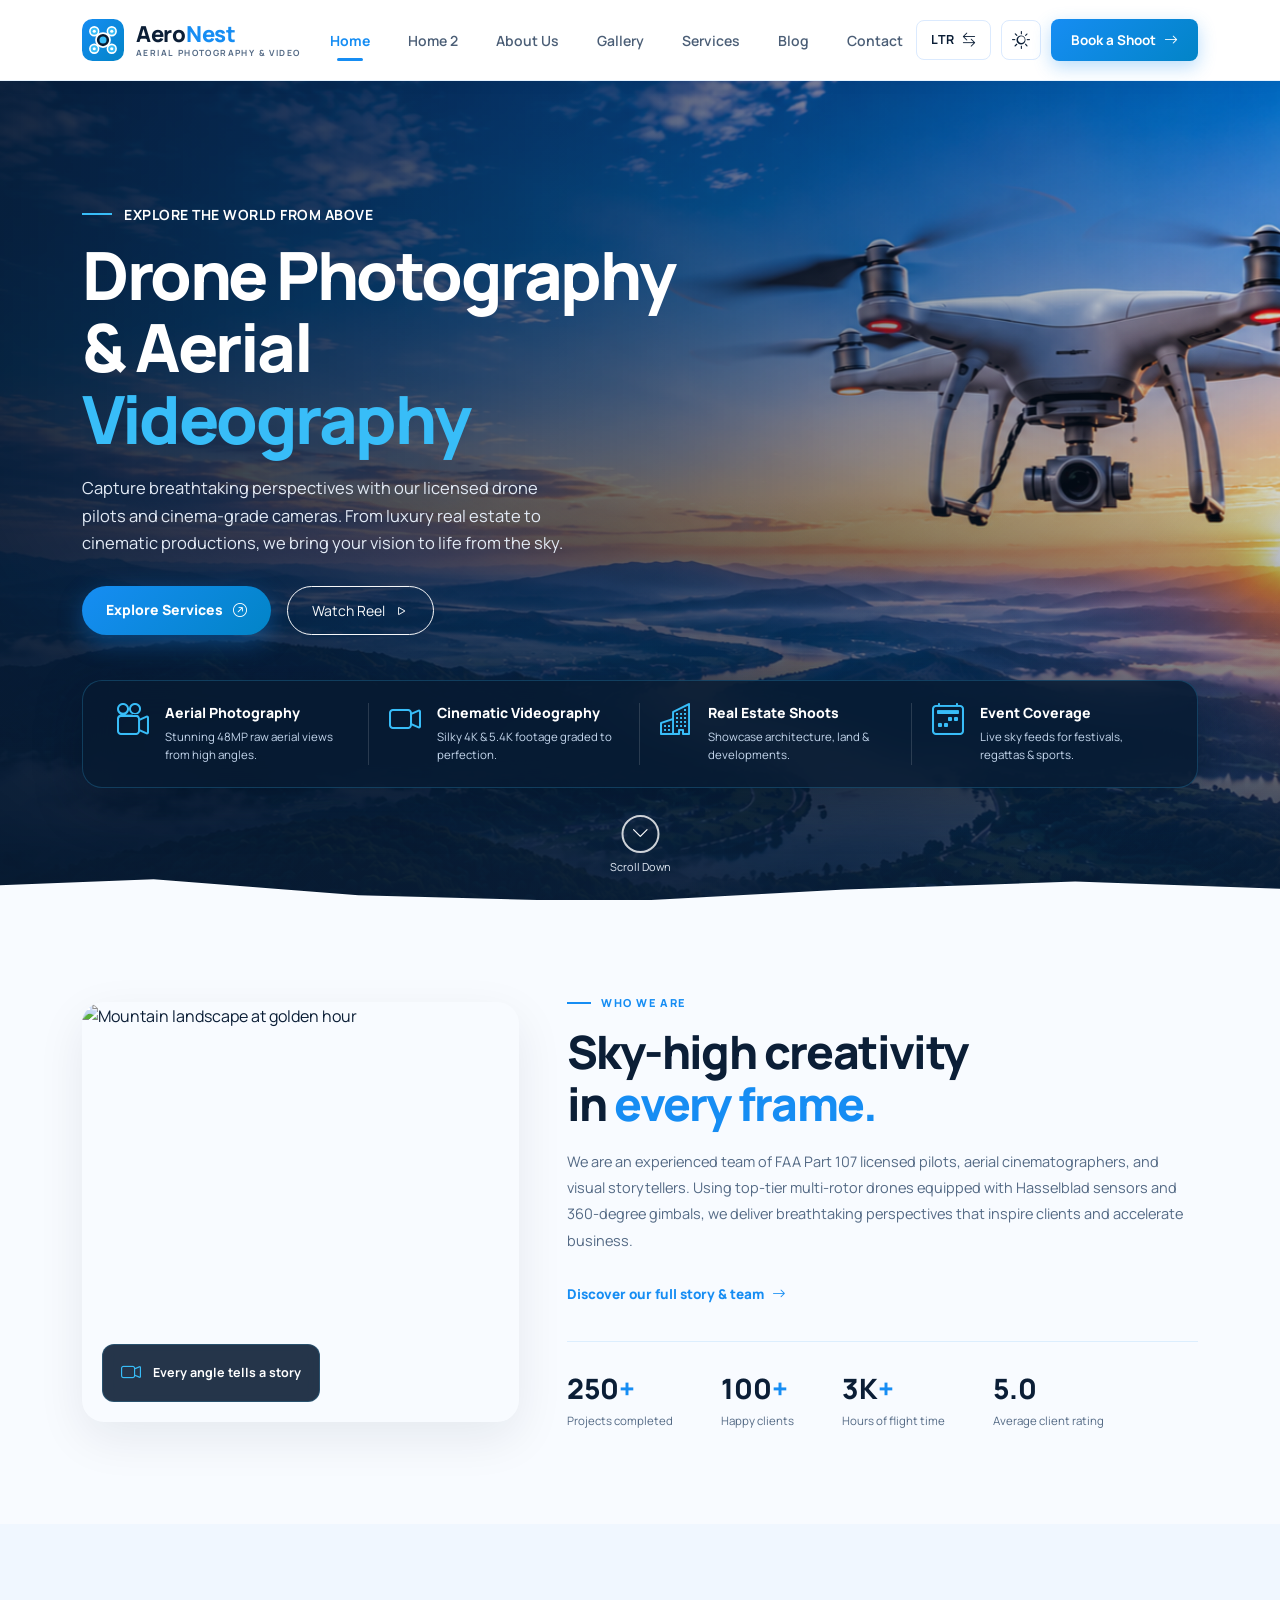
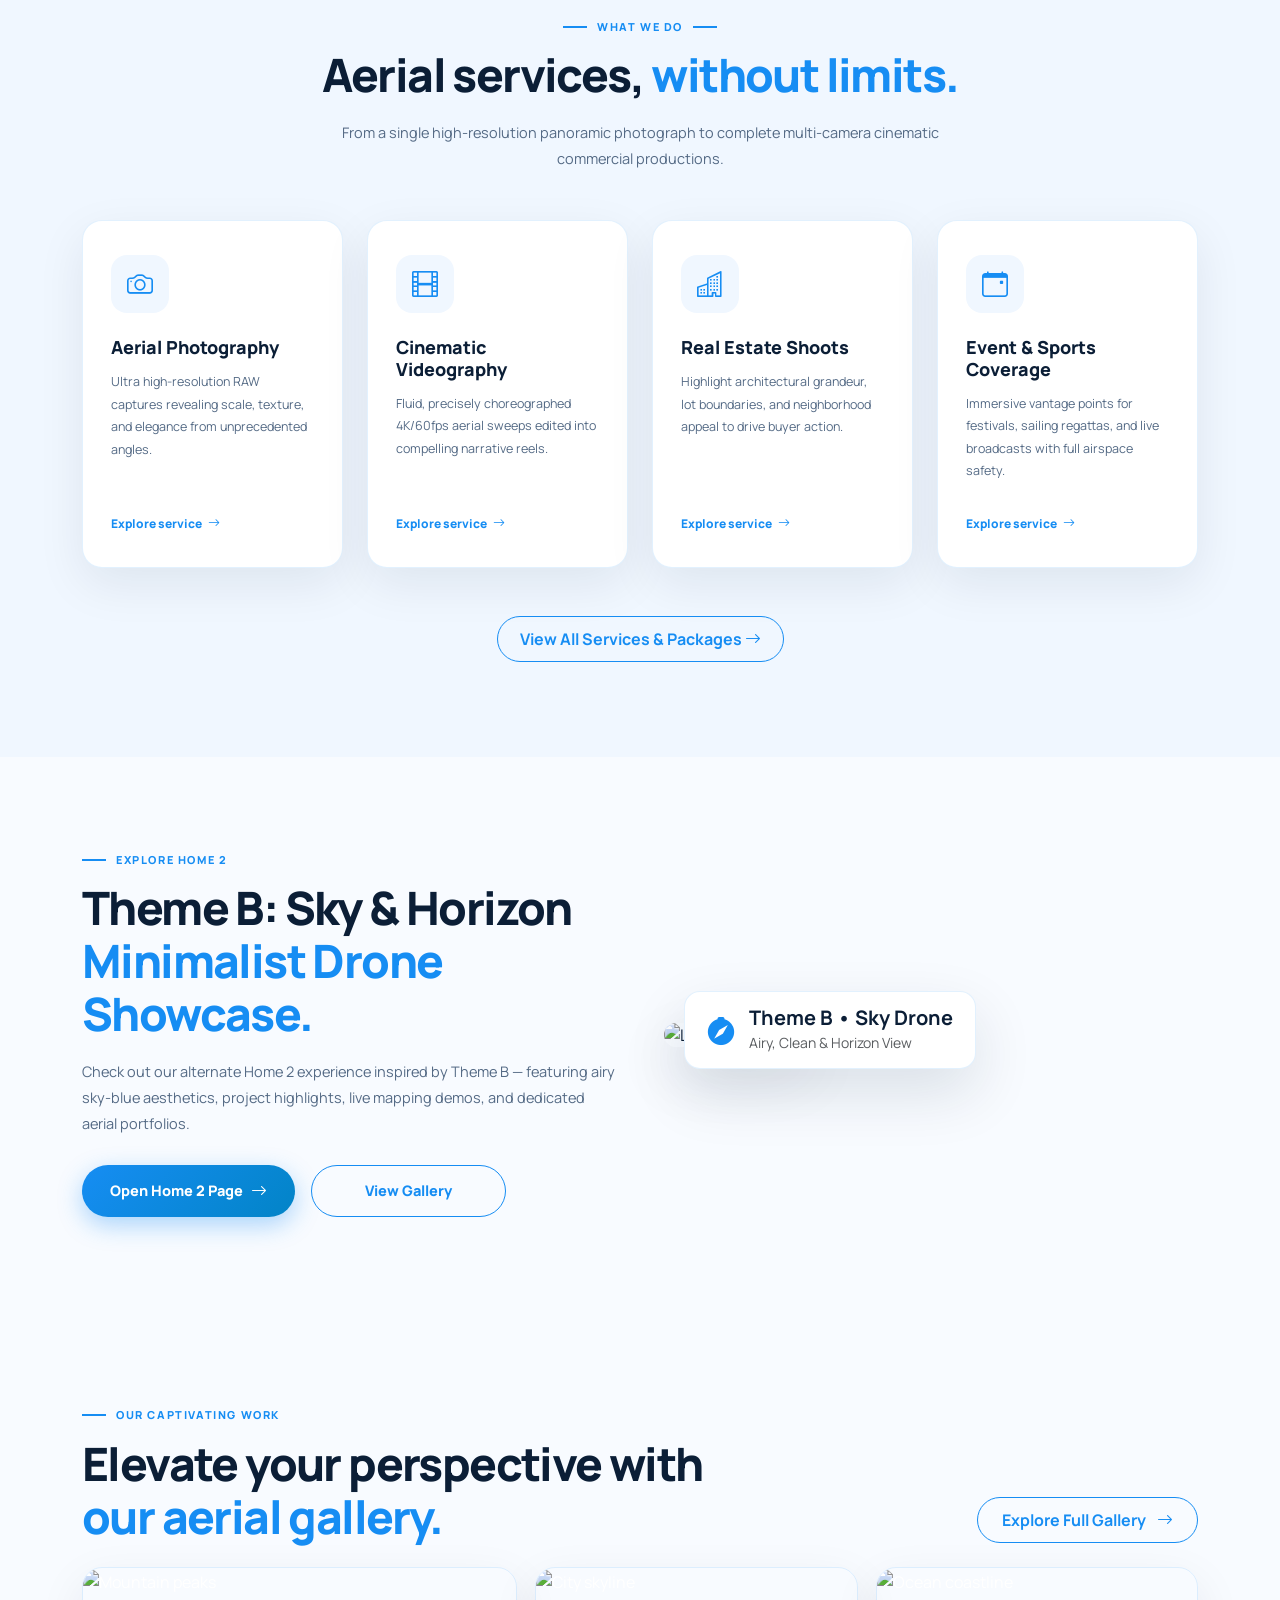
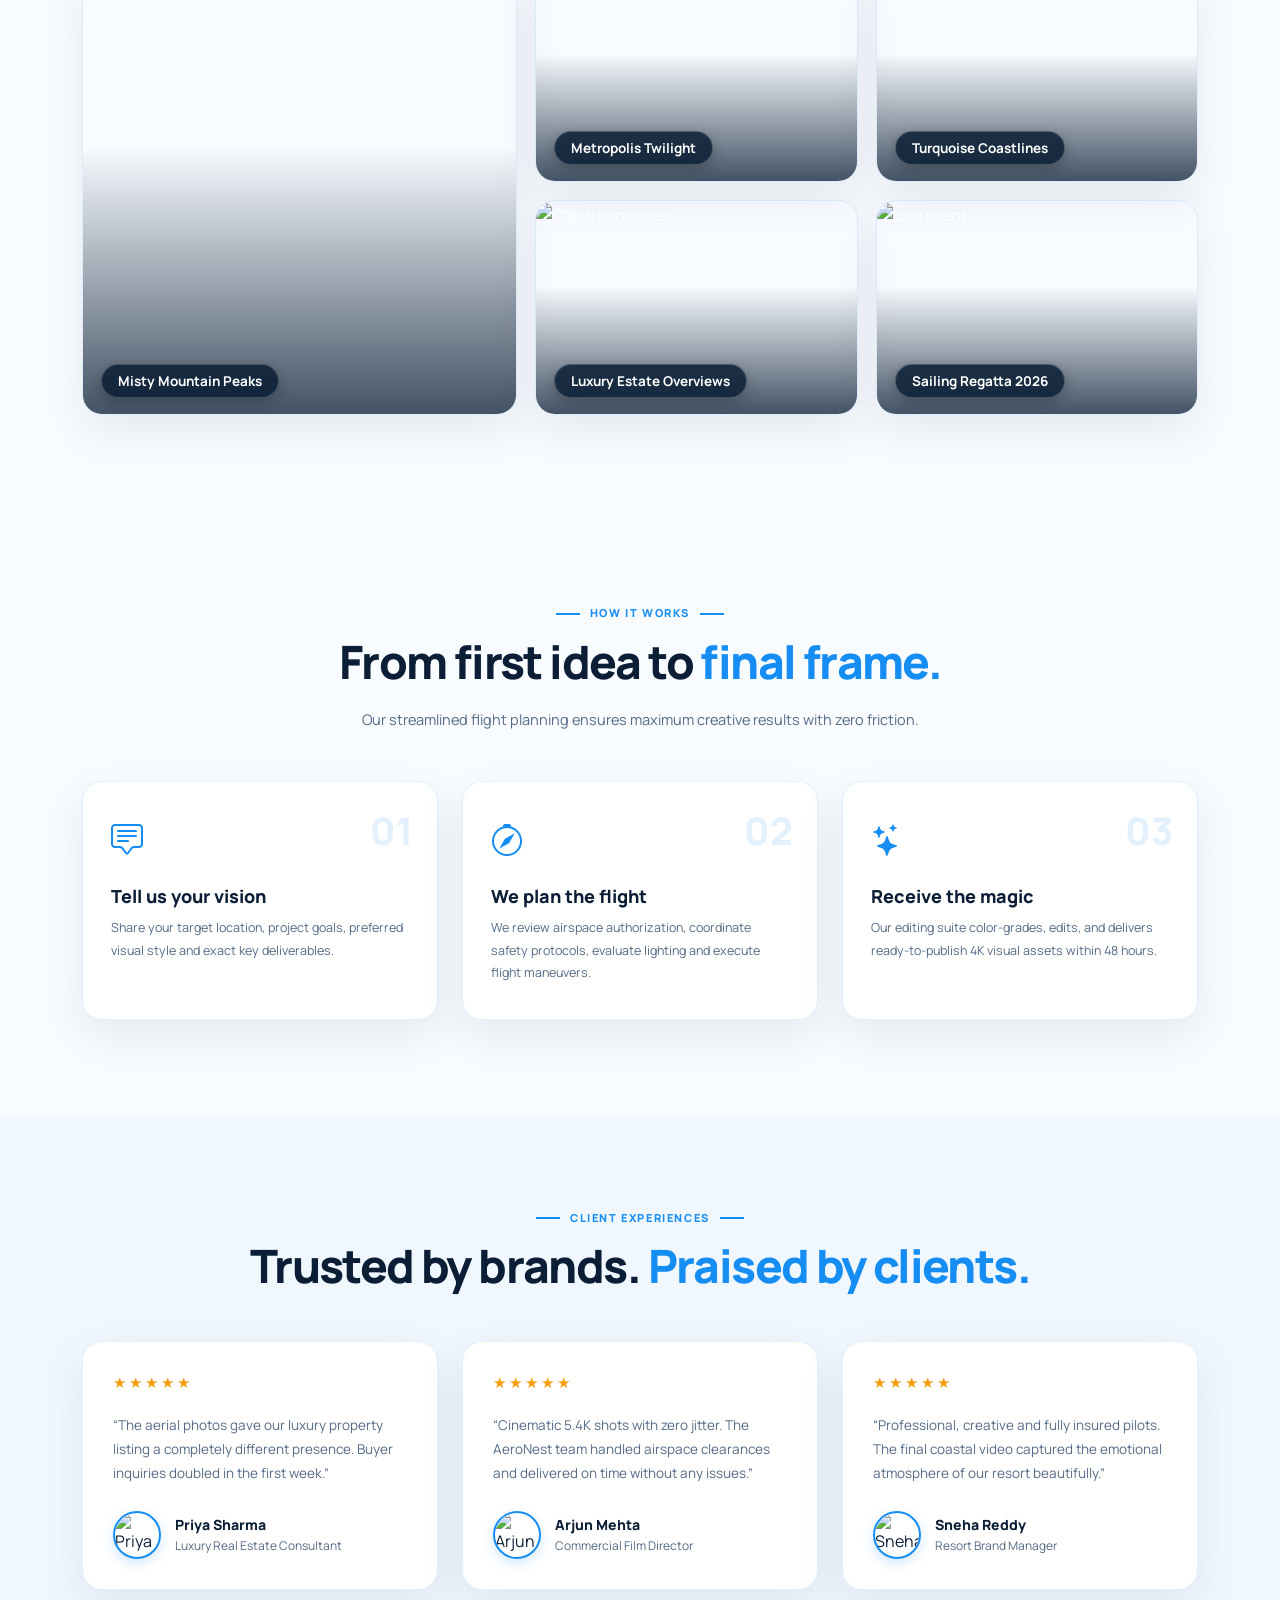
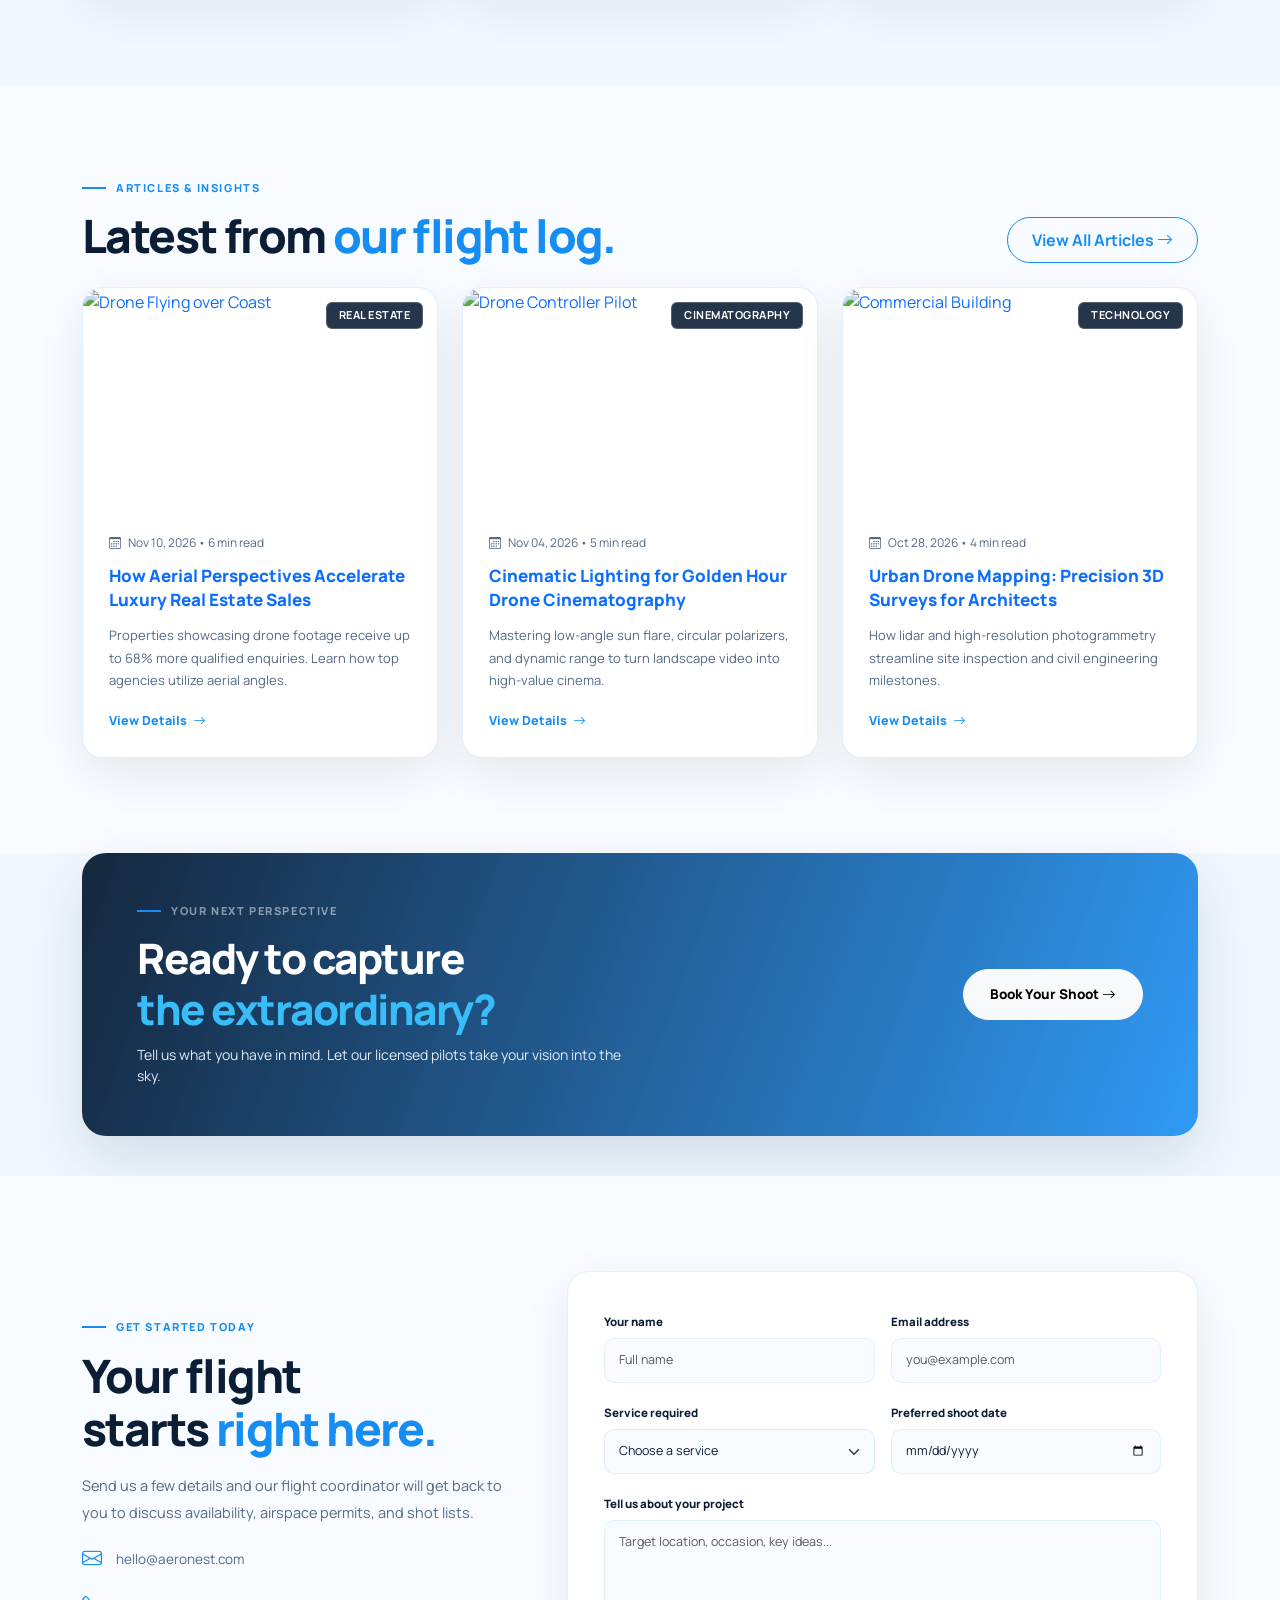
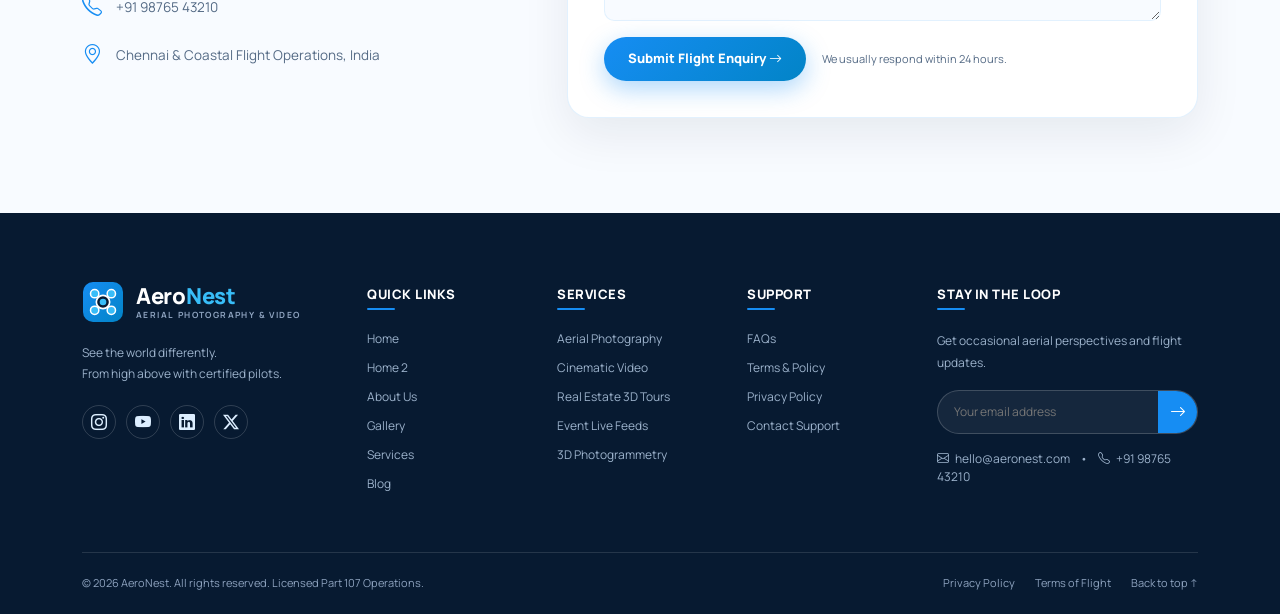
==== commit 3657e6a0: "vhanges" ====
--- a/index.html
+++ b/index.html
@@ -129,7 +129,7 @@
     <!-- ================= ABOUT PREVIEW ================= -->
     <section class="section-pad about-section" id="about-preview">
       <div class="container">
-        <div class="row align-items-center g-5">
+        <div class="row align-items-center g-4 g-lg-5">
           <div class="col-lg-5">
             <div class="about-image">
               <img src="https://images.unsplash.com/photo-1470770841072-f978cf4d019e?auto=format&fit=crop&w=1100&q=85" alt="Mountain landscape at golden hour">
@@ -206,7 +206,7 @@
     <!-- ================= HOME 2 SHOWCASE BANNER ================= -->
     <section class="section-pad" style="background: var(--paper);">
       <div class="container">
-        <div class="row align-items-center g-5">
+        <div class="row align-items-center g-4 g-lg-5">
           <div class="col-lg-6">
             <div class="section-kicker"><span></span> EXPLORE HOME 2</div>
             <h2 class="section-title">Theme B: Sky &amp; Horizon<br><span>Minimalist Drone Showcase.</span></h2>
@@ -426,7 +426,7 @@
     <!-- ================= BOOKING FORM SECTION ================= -->
     <section class="section-pad booking-section" id="booking-form">
       <div class="container">
-        <div class="row g-5 align-items-center">
+        <div class="row g-4 g-lg-5 align-items-center">
           <div class="col-lg-5">
             <div class="section-kicker"><span></span> GET STARTED TODAY</div>
             <h2 class="section-title">Your flight<br>starts <span>right here.</span></h2>
--- a/assets/css/style.css
+++ b/assets/css/style.css
@@ -56,16 +56,61 @@
   --btn-text: #f0f7ff;
 }
 
-* { box-sizing: border-box; }
-html { scroll-behavior: smooth; scroll-padding-top: 88px; }
+* {
+  box-sizing: border-box;
+}
+
+html {
+  scroll-behavior: smooth;
+  scroll-padding-top: 88px;
+  overflow-x: hidden;
+  width: 100%;
+  max-width: 100vw;
+}
+
 body {
   font-family: 'Manrope', -apple-system, BlinkMacSystemFont, sans-serif;
   color: var(--ink);
   background: var(--paper);
   transition: background 0.3s ease, color 0.3s ease;
   overflow-x: hidden;
-}
-a { text-decoration: none; transition: all 0.2s ease; }
+  width: 100%;
+  max-width: 100vw;
+  position: relative;
+}
+
+section {
+  overflow-x: clip;
+  max-width: 100%;
+}
+
+/* Prevent Bootstrap row gutters from causing horizontal wobble on mobile */
+@media (max-width: 991px) {
+  .row.g-5 {
+    --bs-gutter-x: 1.5rem;
+    --bs-gutter-y: 1.5rem;
+  }
+}
+
+@media (max-width: 576px) {
+
+  .row.g-5,
+  .row.g-4 {
+    --bs-gutter-x: 1rem;
+    --bs-gutter-y: 1.25rem;
+  }
+
+  .container,
+  .container-fluid {
+    padding-left: 16px;
+    padding-right: 16px;
+  }
+}
+
+a {
+  text-decoration: none;
+  transition: all 0.2s ease;
+}
 
 /* ========================================================
    STICKY NAVBAR & REDESIGNED AERONEST BRAND
@@ -78,6 +123,7 @@
   transition: all 0.3s ease;
   z-index: 1050;
 }
+
 .site-nav.scrolled {
   padding: 10px 0;
   box-shadow: 0 8px 30px rgba(7, 26, 49, 0.1);
@@ -90,6 +136,7 @@
   gap: 12px;
   text-decoration: none !important;
 }
+
 .brand-logo-mark {
   width: 42px;
   height: 42px;
@@ -99,14 +146,17 @@
   flex-shrink: 0;
   transition: transform 0.3s cubic-bezier(0.175, 0.885, 0.32, 1.275);
 }
+
 .brand-container:hover .brand-logo-mark {
   transform: rotate(15deg) scale(1.08);
 }
+
 .brand-text {
   display: flex;
   flex-direction: column;
   line-height: 1.1;
 }
+
 .brand-title {
   font-size: 22px;
   font-weight: 800;
@@ -114,16 +164,19 @@
   display: flex;
   align-items: baseline;
 }
+
 .brand-aero {
   color: var(--nav-text);
   font-weight: 800;
   transition: color 0.3s ease;
 }
+
 .brand-nest {
   color: var(--sky-blue);
   font-weight: 800;
   margin-left: 1px;
 }
+
 .brand-subtitle {
   font-size: 8.5px;
   font-weight: 700;
@@ -137,6 +190,7 @@
 .navbar-nav {
   gap: 14px;
 }
+
 .nav-link {
   color: var(--nav-muted) !important;
   font-size: 14px;
@@ -145,13 +199,16 @@
   position: relative;
   transition: color 0.2s ease;
 }
+
 .nav-link:hover {
   color: var(--sky-blue) !important;
 }
+
 .nav-link.active {
   color: var(--sky-blue) !important;
   font-weight: 700;
 }
+
 .nav-link::after {
   content: "";
   position: absolute;
@@ -164,9 +221,11 @@
   border-radius: 4px;
   transition: width 0.25s ease;
 }
+
 .nav-link.active::after {
   width: 26px;
 }
+
 .nav-link:hover::after {
   width: 26px;
 }
@@ -177,6 +236,7 @@
   align-items: center;
   gap: 10px;
 }
+
 .nav-btn-ltr {
   height: 40px;
   padding: 0 14px;
@@ -193,12 +253,16 @@
   cursor: pointer;
   transition: all 0.2s ease;
 }
+
 .nav-btn-ltr:hover {
   border-color: var(--sky-blue);
   color: var(--sky-blue);
   background: var(--sky-tint);
 }
-.nav-btn-ltr i { font-size: 14px; }
+
+.nav-btn-ltr i {
+  font-size: 14px;
+}
 
 .nav-btn-icon {
   width: 40px;
@@ -214,22 +278,37 @@
   cursor: pointer;
   transition: all 0.2s ease;
 }
+
 .nav-btn-icon:hover {
   border-color: var(--sky-blue);
   color: var(--sky-blue);
   background: var(--sky-tint);
 }
+
 .nav-btn-icon i {
   transition: transform 0.25s ease;
 }
+
 .nav-btn-icon.pop,
 .nav-btn-ltr.pop {
   animation: popEffect 0.35s cubic-bezier(0.175, 0.885, 0.32, 1.275);
 }
+
 @keyframes popEffect {
-  0% { transform: scale(0.65) rotate(-25deg); opacity: 0.6; }
-  60% { transform: scale(1.2) rotate(10deg); opacity: 1; }
-  100% { transform: scale(1) rotate(0deg); opacity: 1; }
+  0% {
+    transform: scale(0.65) rotate(-25deg);
+    opacity: 0.6;
+  }
+
+  60% {
+    transform: scale(1.2) rotate(10deg);
+    opacity: 1;
+  }
+
+  100% {
+    transform: scale(1) rotate(0deg);
+    opacity: 1;
+  }
 }
 
 .nav-btn-book {
@@ -249,15 +328,18 @@
   transition: all 0.2s ease;
   white-space: nowrap;
 }
+
 .nav-btn-book:hover {
   background: linear-gradient(135deg, var(--sky-blue-hover) 0%, #0369a1 100%);
   transform: translateY(-1px);
   box-shadow: 0 8px 24px rgba(22, 141, 243, 0.42);
 }
+
 .nav-btn-book i {
   font-size: 14px;
   transition: transform 0.2s ease;
 }
+
 .nav-btn-book:hover i {
   transform: translateX(3px);
 }
@@ -277,6 +359,7 @@
   align-items: center;
   gap: 8px;
 }
+
 .nav-btn-mobile {
   height: 38px;
   padding: 0 10px;
@@ -292,17 +375,20 @@
   cursor: pointer;
   transition: all 0.2s ease;
 }
+
 .nav-btn-mobile.nav-btn-icon {
   width: 38px;
   padding: 0;
   justify-content: center;
   font-size: 16px;
 }
+
 .nav-btn-mobile:hover {
   border-color: var(--sky-blue);
   color: var(--sky-blue);
   background: var(--sky-tint);
 }
+
 .nav-btn-mobile i {
   font-size: 13px;
 }
@@ -311,30 +397,37 @@
   .brand-subtitle {
     display: none !important;
   }
+
   .brand-title {
     font-size: 19px;
   }
+
   .brand-logo-mark {
     width: 36px;
     height: 36px;
   }
+
   .brand-logo-mark svg {
     width: 36px;
     height: 36px;
   }
+
   .nav-mobile-actions {
     gap: 6px;
   }
+
   .nav-btn-mobile {
     height: 35px;
     padding: 0 8px;
     font-size: 11px;
     gap: 4px;
   }
+
   .nav-btn-mobile.nav-btn-icon {
     width: 35px;
     font-size: 15px;
   }
+
   .nav-toggle {
     padding: 4px 8px;
     font-size: 20px;
@@ -368,13 +461,16 @@
   z-index: 1;
   will-change: transform;
 }
+
 @keyframes heroCinematicZoom {
   0% {
     transform: scale(1) translate(0, 0);
   }
+
   50% {
     transform: scale(1.08) translate(-1%, -0.5%);
   }
+
   100% {
     transform: scale(1) translate(0, 0);
   }
@@ -385,7 +481,7 @@
   position: absolute;
   inset: 0;
   background: linear-gradient(90deg, rgba(7, 26, 49, 0.90) 0%, rgba(9, 31, 58, 0.62) 48%, rgba(11, 38, 70, 0.18) 100%),
-              linear-gradient(0deg, rgba(7, 26, 49, 0.85) 0%, transparent 45%);
+    linear-gradient(0deg, rgba(7, 26, 49, 0.85) 0%, transparent 45%);
   z-index: 2;
   pointer-events: none;
 }
@@ -395,15 +491,18 @@
   z-index: 3;
   padding-top: 85px;
 }
+
 .hero-copy {
   max-width: 620px;
   animation: heroFadeInUp 1s cubic-bezier(0.16, 1, 0.3, 1) forwards;
 }
+
 @keyframes heroFadeInUp {
   0% {
     opacity: 0;
     transform: translateY(32px);
   }
+
   100% {
     opacity: 1;
     transform: translateY(0);
@@ -420,6 +519,7 @@
   letter-spacing: 0.5px;
   text-transform: uppercase;
 }
+
 .eyebrow>span:first-child,
 .section-kicker>span {
   display: inline-block;
@@ -427,6 +527,7 @@
   height: 2px;
   background: var(--sky-light);
 }
+
 .hero-copy h1 {
   font-size: clamp(40px, 5.2vw, 68px);
   line-height: 1.08;
@@ -434,10 +535,12 @@
   font-weight: 800;
   margin-bottom: 20px;
 }
+
 .hero-copy h1 em {
   font-style: normal;
   color: var(--sky-light);
 }
+
 .hero-description {
   max-width: 500px;
   color: #e2eaf5;
@@ -445,27 +548,34 @@
   line-height: 1.65;
   margin-bottom: 30px;
 }
+
 .hero-buttons {
   display: flex;
   gap: 16px;
   flex-wrap: wrap;
   animation: heroButtonsEntrance 1.2s cubic-bezier(0.16, 1, 0.3, 1) forwards;
 }
+
 @keyframes heroButtonsEntrance {
   0% {
     opacity: 0;
     transform: translateY(20px);
   }
+
   100% {
     opacity: 1;
     transform: translateY(0);
   }
 }
+
 .hero-buttons .btn {
   font-size: 14px;
   padding: 13px 24px;
 }
-.hero-buttons i { margin-left: 7px; }
+
+.hero-buttons i {
+  margin-left: 7px;
+}
 
 /* Buttons */
 .btn-primary {
@@ -475,6 +585,7 @@
   font-weight: 800;
   color: #ffffff;
 }
+
 .btn-primary:hover {
   background: linear-gradient(135deg, var(--sky-blue-hover) 0%, #0369a1 100%);
   box-shadow: 0 10px 28px rgba(22, 141, 243, 0.45);
@@ -491,6 +602,7 @@
   padding: 10px 22px;
   transition: all 0.2s ease;
 }
+
 .btn-outline-sky:hover {
   background: var(--sky-blue);
   color: #ffffff;
@@ -510,6 +622,7 @@
   box-shadow: 0 16px 45px rgba(0, 15, 33, 0.4);
   padding: 22px 14px;
 }
+
 .feature-item {
   display: flex;
   align-items: flex-start;
@@ -517,18 +630,24 @@
   padding: 0 20px;
   border-right: 1px solid rgba(255, 255, 255, 0.14);
 }
-.feature-item:last-child { border: 0; }
+
+.feature-item:last-child {
+  border: 0;
+}
+
 .feature-item>i {
   font-size: 32px;
   line-height: 1;
   color: var(--sky-light);
 }
+
 .feature-item h3 {
   font-size: 14px;
   font-weight: 800;
   margin: 2px 0 6px;
   color: #ffffff;
 }
+
 .feature-item p {
   font-size: 11.5px;
   color: #c5d7ed;
@@ -536,6 +655,7 @@
   margin: 0;
   max-width: 175px;
 }
+
 .scroll-cue {
   position: absolute;
   z-index: 3;
@@ -548,6 +668,7 @@
   color: white;
   gap: 6px;
 }
+
 .scroll-cue span {
   width: 38px;
   height: 38px;
@@ -557,23 +678,35 @@
   place-items: center;
   font-size: 18px;
 }
-.scroll-cue small { font-size: 11px; color: #e2eaf5; }
+
+.scroll-cue small {
+  font-size: 11px;
+  color: #e2eaf5;
+}
+
 .hero-wave {
   position: absolute;
   bottom: -2px;
-  left: -2%;
-  width: 104%;
+  left: 0;
+  width: 100%;
   height: 24px;
   background: var(--paper);
   clip-path: polygon(0 30%, 12% 5%, 28% 72%, 48% 100%, 66% 48%, 84% 15%, 100% 45%, 100% 100%, 0 100%);
   z-index: 3;
+  pointer-events: none;
 }
 
 /* ========================================================
    COMMON SECTION STYLES (THEME B SKY & HORIZON)
    ======================================================== */
-.section-pad { padding: 95px 0; }
-.section-heading { margin-bottom: 48px; }
+.section-pad {
+  padding: 95px 0;
+}
+
+.section-heading {
+  margin-bottom: 48px;
+}
+
 .section-kicker {
   display: flex;
   align-items: center;
@@ -585,7 +718,13 @@
   margin-bottom: 14px;
   text-transform: uppercase;
 }
-.section-kicker>span { width: 24px; height: 2px; background: var(--sky-blue); }
+
+.section-kicker>span {
+  width: 24px;
+  height: 2px;
+  background: var(--sky-blue);
+}
+
 .section-title {
   font-size: clamp(30px, 3.8vw, 46px);
   font-weight: 800;
@@ -594,13 +733,18 @@
   margin-bottom: 18px;
   color: var(--ink);
 }
-.section-title span { color: var(--sky-blue); }
+
+.section-title span {
+  color: var(--sky-blue);
+}
+
 .section-copy {
   font-size: 14.5px;
   color: var(--muted);
   line-height: 1.8;
   max-width: 620px;
 }
+
 .text-link {
   display: inline-flex;
   align-items: center;
@@ -610,6 +754,7 @@
   font-weight: 800;
   margin-top: 14px;
 }
+
 .text-link:hover {
   color: var(--sky-blue-hover);
   transform: translateX(4px);
@@ -623,9 +768,11 @@
   position: relative;
   overflow: hidden;
 }
+
 body.dark-mode .page-hero {
   background: linear-gradient(180deg, #091d34 0%, var(--paper) 100%);
 }
+
 .page-hero-title {
   font-size: clamp(34px, 4.5vw, 54px);
   font-weight: 800;
@@ -633,7 +780,11 @@
   margin-bottom: 16px;
   color: var(--ink);
 }
-.page-hero-title span { color: var(--sky-blue); }
+
+.page-hero-title span {
+  color: var(--sky-blue);
+}
+
 .page-hero-desc {
   font-size: 16px;
   color: var(--muted);
@@ -644,7 +795,10 @@
 /* ========================================================
    ABOUT SECTION & STATS
    ======================================================== */
-.about-section { background: var(--paper); }
+.about-section {
+  background: var(--paper);
+}
+
 .about-image {
   height: 420px;
   position: relative;
@@ -652,11 +806,13 @@
   overflow: hidden;
   box-shadow: var(--shadow);
 }
+
 .about-image img {
   width: 100%;
   height: 100%;
   object-fit: cover;
 }
+
 .image-note {
   position: absolute;
   bottom: 20px;
@@ -673,10 +829,12 @@
   backdrop-filter: blur(10px);
   border: 1px solid rgba(56, 189, 248, 0.2);
 }
+
 .image-note i {
   color: var(--sky-light);
   font-size: 20px;
 }
+
 .stats-row {
   display: flex;
   gap: 48px;
@@ -684,16 +842,38 @@
   margin-top: 36px;
   padding-top: 25px;
 }
-.stats-row div { display: flex; flex-direction: column; }
-.stats-row strong { font-size: 28px; font-weight: 800; color: var(--ink); }
-.stats-row strong span { color: var(--sky-blue); }
-.stats-row small { font-size: 11.5px; color: var(--muted); margin-top: 3px; }
+
+.stats-row div {
+  display: flex;
+  flex-direction: column;
+}
+
+.stats-row strong {
+  font-size: 28px;
+  font-weight: 800;
+  color: var(--ink);
+}
+
+.stats-row strong span {
+  color: var(--sky-blue);
+}
+
+.stats-row small {
+  font-size: 11.5px;
+  color: var(--muted);
+  margin-top: 3px;
+}
 
 /* ========================================================
    SERVICES SECTION & CARDS
    ======================================================== */
-.services-section { background: var(--sky-tint); }
-body.dark-mode .services-section { background: #081b30; }
+.services-section {
+  background: var(--sky-tint);
+}
+
+body.dark-mode .services-section {
+  background: #081b30;
+}
 
 .service-card {
   height: 100%;
@@ -706,11 +886,13 @@
   display: flex;
   flex-direction: column;
 }
+
 .service-card:hover {
   transform: translateY(-8px);
   box-shadow: var(--shadow-lg);
   border-color: var(--sky-blue);
 }
+
 .service-icon {
   width: 58px;
   height: 58px;
@@ -723,23 +905,27 @@
   margin-bottom: 24px;
   transition: all 0.3s ease;
 }
+
 .service-card:hover .service-icon {
   background: var(--sky-blue);
   color: #ffffff;
   transform: scale(1.08);
 }
+
 .service-card h3 {
   font-size: 18px;
   font-weight: 800;
   margin-bottom: 12px;
   color: var(--ink);
 }
+
 .service-card p {
   font-size: 12.5px;
   line-height: 1.8;
   color: var(--muted);
   flex-grow: 1;
 }
+
 .service-card a {
   font-size: 12px;
   color: var(--sky-blue);
@@ -749,6 +935,7 @@
   gap: 6px;
   margin-top: 16px;
 }
+
 .service-card a:hover {
   color: var(--sky-blue-hover);
   transform: translateX(4px);
@@ -767,11 +954,13 @@
   display: flex;
   flex-direction: column;
 }
+
 .pricing-card.featured {
   border-color: var(--sky-blue);
   box-shadow: 0 18px 50px rgba(22, 141, 243, 0.16);
   transform: scale(1.03);
 }
+
 .pricing-badge {
   position: absolute;
   top: -12px;
@@ -785,23 +974,27 @@
   text-transform: uppercase;
   letter-spacing: 0.5px;
 }
+
 .pricing-price {
   font-size: 38px;
   font-weight: 800;
   color: var(--ink);
   margin: 18px 0;
 }
+
 .pricing-price span {
   font-size: 14px;
   color: var(--muted);
   font-weight: 500;
 }
+
 .pricing-features {
   list-style: none;
   padding: 0;
   margin: 20px 0 30px;
   flex-grow: 1;
 }
+
 .pricing-features li {
   padding: 9px 0;
   font-size: 13px;
@@ -810,6 +1003,7 @@
   align-items: center;
   gap: 10px;
 }
+
 .pricing-features li i {
   color: var(--sky-blue);
   font-size: 16px;
@@ -823,19 +1017,24 @@
   color: var(--ink);
   transition: background 0.3s ease, color 0.3s ease;
 }
+
 .gallery-section .section-title {
   color: var(--ink);
 }
+
 .gallery-section .section-kicker {
   color: var(--sky-blue);
 }
+
 .gallery-section .section-kicker>span {
   background: var(--sky-blue);
 }
+
 html.dark-mode .gallery-section {
   background: var(--paper);
   color: var(--ink);
 }
+
 html.dark-mode .gallery-section .section-title {
   color: #ffffff;
 }
@@ -846,6 +1045,7 @@
   grid-template-rows: 215px 215px;
   gap: 18px;
 }
+
 .gallery-tile {
   position: relative;
   overflow: hidden;
@@ -856,18 +1056,24 @@
   box-shadow: var(--shadow);
   transition: all 0.35s cubic-bezier(0.16, 1, 0.3, 1);
 }
+
 .gallery-tile:hover {
   transform: translateY(-5px);
   border-color: var(--sky-blue);
   box-shadow: 0 16px 36px rgba(22, 141, 243, 0.22);
 }
+
 .gallery-tile img {
   width: 100%;
   height: 100%;
   object-fit: cover;
   transition: transform 0.6s cubic-bezier(0.16, 1, 0.3, 1);
 }
-.gallery-tile:hover img { transform: scale(1.08); }
+
+.gallery-tile:hover img {
+  transform: scale(1.08);
+}
+
 .gallery-tile:after {
   content: "";
   position: absolute;
@@ -875,6 +1081,7 @@
   background: linear-gradient(180deg, transparent 40%, rgba(7, 26, 49, 0.75) 100%);
   transition: opacity 0.3s ease;
 }
+
 .gallery-tile span {
   position: absolute;
   z-index: 2;
@@ -891,13 +1098,17 @@
   transition: all 0.25s ease;
   box-shadow: 0 4px 14px rgba(0, 0, 0, 0.25);
 }
+
 .gallery-tile:hover span {
   background: var(--sky-blue);
   border-color: var(--sky-blue);
   color: #ffffff;
   transform: translateY(-2px);
 }
-.tile-large { grid-row: span 2; }
+
+.tile-large {
+  grid-row: span 2;
+}
 
 /* Home 2 Section Dual Buttons (Equal Size, Space & Responsive) */
 .home-dual-btns {
@@ -907,6 +1118,7 @@
   gap: 16px;
   margin-top: 28px;
 }
+
 .home-dual-btns .btn {
   height: 52px;
   min-width: 195px;
@@ -921,15 +1133,18 @@
   box-sizing: border-box;
   line-height: 1;
 }
+
 .home-dual-btns .btn i {
   font-size: 16px;
 }
+
 @media (max-width: 576px) {
   .home-dual-btns {
     flex-direction: column;
     width: 100%;
     gap: 12px;
   }
+
   .home-dual-btns .btn {
     width: 100%;
     min-width: 100%;
@@ -944,6 +1159,7 @@
   margin-bottom: 36px;
   justify-content: center;
 }
+
 .gallery-filter-btn {
   border: 1.5px solid var(--line);
   background: var(--card);
@@ -955,6 +1171,7 @@
   cursor: pointer;
   transition: all 0.2s ease;
 }
+
 .gallery-filter-btn:hover,
 .gallery-filter-btn.active {
   border-color: var(--sky-blue);
@@ -965,7 +1182,10 @@
 /* ========================================================
    PROCESS & HOW IT WORKS
    ======================================================== */
-.process-section { background: var(--paper); }
+.process-section {
+  background: var(--paper);
+}
+
 .process-card {
   height: 100%;
   background: var(--card);
@@ -976,10 +1196,12 @@
   box-shadow: var(--shadow);
   transition: all 0.3s ease;
 }
+
 .process-card:hover {
   transform: translateY(-6px);
   border-color: var(--sky-blue);
 }
+
 .process-card>span {
   position: absolute;
   right: 24px;
@@ -988,16 +1210,19 @@
   font-size: 38px;
   font-weight: 800;
 }
+
 .process-card>i {
   font-size: 32px;
   color: var(--sky-blue);
 }
+
 .process-card h3 {
   font-size: 18px;
   font-weight: 800;
   margin: 22px 0 10px;
   color: var(--ink);
 }
+
 .process-card p {
   font-size: 12.5px;
   color: var(--muted);
@@ -1008,8 +1233,13 @@
 /* ========================================================
    TESTIMONIALS
    ======================================================== */
-.testimonial-section { background: var(--sky-tint); }
-body.dark-mode .testimonial-section { background: #081b30; }
+.testimonial-section {
+  background: var(--sky-tint);
+}
+
+body.dark-mode .testimonial-section {
+  background: #081b30;
+}
 
 .quote-card {
   height: 100%;
@@ -1019,22 +1249,26 @@
   border-radius: 20px;
   box-shadow: var(--shadow);
 }
+
 .stars {
   color: #f59e0b;
   letter-spacing: 3px;
   font-size: 15px;
 }
+
 .quote-card>p {
   font-size: 13.5px;
   line-height: 1.8;
   color: var(--muted);
   margin: 18px 0 25px;
 }
+
 .quote-person {
   display: flex;
   align-items: center;
   gap: 14px;
 }
+
 .quote-person img {
   width: 48px;
   height: 48px;
@@ -1044,6 +1278,7 @@
   box-shadow: 0 4px 12px rgba(22, 141, 243, 0.2);
   flex-shrink: 0;
 }
+
 .quote-person>span {
   width: 48px;
   height: 48px;
@@ -1056,14 +1291,31 @@
   font-size: 14px;
   flex-shrink: 0;
 }
-.quote-person div { display: flex; flex-direction: column; }
-.quote-person b { font-size: 14px; color: var(--ink); font-weight: 800; }
-.quote-person small { font-size: 12px; color: var(--muted); margin-top: 2px; }
+
+.quote-person div {
+  display: flex;
+  flex-direction: column;
+}
+
+.quote-person b {
+  font-size: 14px;
+  color: var(--ink);
+  font-weight: 800;
+}
+
+.quote-person small {
+  font-size: 12px;
+  color: var(--muted);
+  margin-top: 2px;
+}
 
 /* ========================================================
    BLOG CARDS & BLOG DETAIL STYLES
    ======================================================== */
-.blog-section { background: var(--paper); }
+.blog-section {
+  background: var(--paper);
+}
+
 .blog-card {
   height: 100%;
   background: var(--card);
@@ -1075,25 +1327,30 @@
   display: flex;
   flex-direction: column;
 }
+
 .blog-card:hover {
   transform: translateY(-8px);
   box-shadow: var(--shadow-lg);
   border-color: var(--sky-blue);
 }
+
 .blog-thumb {
   position: relative;
   height: 220px;
   overflow: hidden;
 }
+
 .blog-thumb img {
   width: 100%;
   height: 100%;
   object-fit: cover;
   transition: transform 0.6s cubic-bezier(0.16, 1, 0.3, 1);
 }
+
 .blog-card:hover .blog-thumb img {
   transform: scale(1.08);
 }
+
 .blog-tag {
   position: absolute;
   top: 14px;
@@ -1109,12 +1366,14 @@
   letter-spacing: 0.5px;
   backdrop-filter: blur(8px);
 }
+
 .blog-body {
   padding: 26px;
   display: flex;
   flex-direction: column;
   flex-grow: 1;
 }
+
 .blog-meta {
   font-size: 12px;
   color: var(--muted);
@@ -1123,6 +1382,7 @@
   align-items: center;
   gap: 7px;
 }
+
 .blog-body h3 {
   font-size: 17px;
   font-weight: 800;
@@ -1131,15 +1391,18 @@
   color: var(--ink);
   transition: color 0.2s ease;
 }
+
 .blog-card:hover .blog-body h3 {
   color: var(--sky-blue);
 }
+
 .blog-body p {
   font-size: 13px;
   color: var(--muted);
   line-height: 1.75;
   margin-bottom: 20px;
 }
+
 .blog-link {
   margin-top: auto;
   font-size: 12.5px;
@@ -1149,6 +1412,7 @@
   align-items: center;
   gap: 6px;
 }
+
 .blog-link:hover {
   color: var(--sky-blue-hover);
   transform: translateX(4px);
@@ -1160,6 +1424,7 @@
   margin: 0 auto 40px;
   text-align: center;
 }
+
 .article-featured-img {
   width: 100%;
   max-height: 520px;
@@ -1168,6 +1433,7 @@
   box-shadow: var(--shadow-lg);
   margin-bottom: 45px;
 }
+
 .article-content {
   max-width: 820px;
   margin: 0 auto;
@@ -1175,15 +1441,18 @@
   line-height: 1.85;
   color: var(--muted);
 }
+
 .article-content h2,
 .article-content h3 {
   color: var(--ink);
   font-weight: 800;
   margin: 36px 0 16px;
 }
+
 .article-content p {
   margin-bottom: 22px;
 }
+
 .article-callout {
   background: var(--sky-tint);
   border-left: 4px solid var(--sky-blue);
@@ -1192,9 +1461,11 @@
   margin: 32px 0;
   color: var(--ink);
 }
+
 body.dark-mode .article-callout {
   background: #0d223c;
 }
+
 .author-box {
   background: var(--card);
   border: 1px solid var(--line);
@@ -1209,10 +1480,12 @@
   box-shadow: var(--shadow);
   transition: all 0.3s ease;
 }
+
 .author-box:hover {
   border-color: var(--sky-blue);
   box-shadow: var(--shadow-lg);
 }
+
 .author-avatar {
   width: 70px;
   height: 70px;
@@ -1243,12 +1516,14 @@
   box-shadow: 0 2px 8px rgba(22, 141, 243, 0.12);
   line-height: 1;
 }
+
 .share-circle-btn:hover {
   background: var(--sky-blue);
   color: #ffffff;
   transform: translateY(-2px) scale(1.06);
   box-shadow: 0 6px 18px rgba(22, 141, 243, 0.35);
 }
+
 .share-circle-btn i {
   line-height: 1;
   display: inline-block;
@@ -1270,6 +1545,7 @@
   z-index: 1;
   will-change: transform;
 }
+
 html[dir="rtl"] .blog-hero-bg {
   animation: heroCinematicZoomRTL 24s ease-in-out infinite alternate;
 }
@@ -1279,6 +1555,7 @@
   max-width: 580px;
   margin: 0 auto;
 }
+
 .blog-search-input {
   width: 100%;
   height: 54px;
@@ -1292,11 +1569,13 @@
   box-shadow: var(--shadow);
   transition: all 0.25s ease;
 }
+
 .blog-search-input:focus {
   outline: none;
   border-color: var(--sky-blue);
   box-shadow: 0 8px 24px rgba(22, 141, 243, 0.18);
 }
+
 .blog-search-icon {
   position: absolute;
   left: 20px;
@@ -1306,6 +1585,7 @@
   font-size: 17px;
   pointer-events: none;
 }
+
 .blog-search-clear {
   position: absolute;
   right: 18px;
@@ -1318,7 +1598,10 @@
   cursor: pointer;
   display: none;
 }
-.blog-search-clear.show { display: block; }
+
+.blog-search-clear.show {
+  display: block;
+}
 
 /* Category Pills Bar */
 .blog-cat-nav {
@@ -1328,6 +1611,7 @@
   justify-content: center;
   gap: 10px;
 }
+
 .blog-cat-pill {
   padding: 9px 18px;
   border-radius: 20px;
@@ -1343,17 +1627,20 @@
   gap: 6px;
   text-decoration: none;
 }
+
 .blog-cat-pill:hover {
   border-color: var(--sky-blue);
   color: var(--sky-blue);
   transform: translateY(-2px);
 }
+
 .blog-cat-pill.active {
   background: var(--sky-blue);
   border-color: var(--sky-blue);
   color: #ffffff;
   box-shadow: 0 4px 14px rgba(22, 141, 243, 0.3);
 }
+
 .blog-cat-pill .badge {
   font-size: 11px;
   padding: 2px 7px;
@@ -1361,6 +1648,7 @@
   background: rgba(255, 255, 255, 0.2);
   color: inherit;
 }
+
 .blog-cat-pill:not(.active) .badge {
   background: var(--paper);
   color: var(--muted);
@@ -1375,10 +1663,12 @@
   box-shadow: var(--shadow-lg);
   transition: transform 0.3s ease, border-color 0.3s ease, box-shadow 0.3s ease;
 }
+
 .blog-featured-card:hover {
   border-color: var(--sky-blue);
   box-shadow: 0 20px 45px rgba(22, 141, 243, 0.15);
 }
+
 .blog-featured-thumb-wrap {
   height: 100%;
   min-height: 380px;
@@ -1386,6 +1676,7 @@
   overflow: hidden;
   background: #07172c;
 }
+
 .blog-featured-thumb-wrap img {
   width: 100%;
   height: 100%;
@@ -1393,6 +1684,7 @@
   display: block;
   transition: transform 0.6s cubic-bezier(0.16, 1, 0.3, 1);
 }
+
 .blog-featured-card:hover .blog-featured-thumb-wrap img {
   transform: scale(1.05);
 }
@@ -1410,11 +1702,13 @@
   transition: all 0.25s ease;
   height: 100%;
 }
+
 .blog-popular-card:hover {
   transform: translateY(-4px);
   border-color: var(--sky-blue);
   box-shadow: var(--shadow-md);
 }
+
 .blog-popular-rank {
   font-size: 24px;
   font-weight: 800;
@@ -1425,6 +1719,7 @@
   flex-shrink: 0;
   text-align: center;
 }
+
 .blog-popular-thumb {
   width: 90px;
   height: 78px;
@@ -1433,6 +1728,7 @@
   flex-shrink: 0;
   background: #07172c;
 }
+
 .blog-popular-thumb img {
   width: 100%;
   height: 100%;
@@ -1440,13 +1736,16 @@
   display: block;
   transition: transform 0.3s ease;
 }
+
 .blog-popular-card:hover .blog-popular-thumb img {
   transform: scale(1.08);
 }
+
 .blog-popular-body {
   flex-grow: 1;
   min-width: 0;
 }
+
 .blog-popular-body h4 {
   font-size: 14.5px;
   font-weight: 800;
@@ -1458,6 +1757,7 @@
   -webkit-box-orient: vertical;
   overflow: hidden;
 }
+
 .blog-popular-meta {
   font-size: 11.5px;
   color: var(--muted);
@@ -1478,11 +1778,13 @@
   display: flex;
   flex-direction: column;
 }
+
 .blog-insight-card:hover {
   border-color: var(--sky-blue);
   transform: translateY(-5px);
   box-shadow: var(--shadow-md);
 }
+
 .blog-insight-icon {
   width: 50px;
   height: 50px;
@@ -1496,12 +1798,14 @@
   font-size: 22px;
   margin-bottom: 20px;
 }
+
 .blog-insight-title {
   font-size: 17.5px;
   font-weight: 800;
   color: var(--ink);
   margin-bottom: 10px;
 }
+
 .blog-insight-desc {
   font-size: 13.5px;
   color: var(--muted);
@@ -1521,6 +1825,7 @@
   position: relative;
   overflow: hidden;
 }
+
 .blog-newsletter-card::before {
   content: '';
   position: absolute;
@@ -1533,9 +1838,19 @@
 }
 
 /* RTL Adjustments */
-html[dir="rtl"] .blog-search-icon { left: auto; right: 20px; }
-html[dir="rtl"] .blog-search-clear { right: auto; left: 18px; }
-html[dir="rtl"] .blog-search-input { padding: 0 52px 0 48px; }
+html[dir="rtl"] .blog-search-icon {
+  left: auto;
+  right: 20px;
+}
+
+html[dir="rtl"] .blog-search-clear {
+  right: auto;
+  left: 18px;
+}
+
+html[dir="rtl"] .blog-search-input {
+  padding: 0 52px 0 48px;
+}
 
 
 /* ========================================================
@@ -1548,17 +1863,21 @@
   position: relative;
   overflow: hidden;
 }
+
 body.dark-mode .home2-hero {
   background: linear-gradient(180deg, #071a31 0%, var(--paper) 100%);
 }
+
 .home2-hero-img-wrap {
   position: relative;
 }
+
 .home2-hero-img-wrap img {
   border-radius: 24px;
   box-shadow: var(--shadow-lg);
   width: 100%;
 }
+
 .home2-float-badge {
   position: absolute;
   bottom: -22px;
@@ -1572,6 +1891,7 @@
   gap: 14px;
   box-shadow: var(--shadow-lg);
 }
+
 .home2-float-badge i {
   color: var(--sky-blue);
   font-size: 28px;
@@ -1585,32 +1905,39 @@
   box-shadow: var(--shadow);
   transition: all 0.3s ease;
 }
+
 .home2-project-card:hover {
   transform: translateY(-6px);
   box-shadow: var(--shadow-lg);
 }
+
 .home2-project-thumb {
   height: 200px;
   overflow: hidden;
 }
+
 .home2-project-thumb img {
   width: 100%;
   height: 100%;
   object-fit: cover;
   transition: transform 0.5s ease;
 }
+
 .home2-project-card:hover .home2-project-thumb img {
   transform: scale(1.06);
 }
+
 .home2-project-body {
   padding: 20px;
 }
+
 .home2-project-body h4 {
   font-size: 16px;
   font-weight: 800;
   color: var(--ink);
   margin-bottom: 6px;
 }
+
 .home2-project-body small {
   font-size: 11px;
   color: var(--sky-blue);
@@ -1626,13 +1953,16 @@
   padding: 0 0 40px;
   background: var(--sky-tint);
 }
-body.dark-mode .cta-section { background: #081b30; }
+
+body.dark-mode .cta-section {
+  background: #081b30;
+}
 
 .cta-panel {
   border-radius: 24px;
   padding: 50px 55px;
   background: linear-gradient(110deg, rgba(7, 26, 49, 0.94) 0%, rgba(22, 141, 243, 0.88) 100%),
-              url('https://images.unsplash.com/photo-1464822759023-fed622ff2c3b?auto=format&fit=crop&w=1800&q=85') center/cover;
+    url('https://images.unsplash.com/photo-1464822759023-fed622ff2c3b?auto=format&fit=crop&w=1800&q=85') center/cover;
   display: flex;
   align-items: center;
   justify-content: space-between;
@@ -1641,14 +1971,25 @@
   overflow: hidden;
   box-shadow: var(--shadow-lg);
 }
+
 .cta-panel h2 {
   font-size: clamp(28px, 3.8vw, 42px);
   font-weight: 800;
   letter-spacing: -1.5px;
   margin: 0 0 10px;
 }
-.cta-panel h2 span { color: var(--sky-light); }
-.cta-panel p { font-size: 14px; color: #e2eaf5; margin: 0; max-width: 500px; }
+
+.cta-panel h2 span {
+  color: var(--sky-light);
+}
+
+.cta-panel p {
+  font-size: 14px;
+  color: #e2eaf5;
+  margin: 0;
+  max-width: 500px;
+}
+
 .cta-panel .btn {
   font-size: 13.5px;
   font-weight: 800;
@@ -1656,7 +1997,10 @@
   white-space: nowrap;
 }
 
-.booking-section { background: var(--paper); }
+.booking-section {
+  background: var(--paper);
+}
+
 .contact-detail {
   display: flex;
   gap: 14px;
@@ -1665,10 +2009,12 @@
   font-size: 13.5px;
   margin-top: 18px;
 }
+
 .contact-detail i {
   color: var(--sky-blue);
   font-size: 20px;
 }
+
 .booking-form {
   padding: 36px;
   background: var(--card);
@@ -1676,12 +2022,14 @@
   border-radius: 22px;
   box-shadow: var(--shadow);
 }
+
 .booking-form label {
   font-size: 11.5px;
   font-weight: 800;
   margin-bottom: 8px;
   color: var(--ink);
 }
+
 .form-control,
 .form-select {
   border: 1px solid var(--line);
@@ -1692,6 +2040,7 @@
   color: var(--ink);
   transition: all 0.2s ease;
 }
+
 .form-control:focus,
 .form-select:focus {
   border-color: var(--sky-blue);
@@ -1699,10 +2048,12 @@
   background-color: var(--card);
   color: var(--ink);
 }
+
 .booking-form .btn {
   font-size: 13px;
   padding: 12px 24px;
 }
+
 .booking-form small {
   font-size: 11px;
   color: var(--muted);
@@ -1716,22 +2067,31 @@
   color: #d5e4f5;
   padding: 68px 0 0;
 }
+
 .footer-brand .brand-aero {
   color: #ffffff !important;
 }
+
 .footer-brand .brand-nest {
   color: var(--sky-light) !important;
 }
+
 .footer-brand .brand-subtitle {
   color: #8ea3bf;
 }
+
 .footer-tagline {
   font-size: 12px;
   color: #8ea3bf;
   margin: 14px 0 20px 0;
   line-height: 1.7;
 }
-.social-links { display: flex; gap: 10px; }
+
+.social-links {
+  display: flex;
+  gap: 10px;
+}
+
 .social-links a {
   width: 34px;
   height: 34px;
@@ -1742,12 +2102,14 @@
   color: #dceeff;
   transition: all 0.2s ease;
 }
+
 .social-links a:hover {
   background: var(--sky-blue);
   border-color: var(--sky-blue);
   color: white;
   transform: translateY(-2px);
 }
+
 .footer-main h4 {
   font-size: 13px;
   color: white;
@@ -1759,6 +2121,7 @@
   display: inline-block;
   padding-bottom: 8px;
 }
+
 .footer-main h4::after {
   content: '';
   position: absolute;
@@ -1769,10 +2132,12 @@
   background: var(--sky-blue);
   border-radius: 2px;
 }
+
 html[dir="rtl"] .footer-main h4::after {
   left: auto;
   right: 0;
 }
+
 .footer-main>div>a:not(.brand-container) {
   display: block;
   color: #9cb2cb;
@@ -1780,19 +2145,23 @@
   margin: 0 0 11px;
   transition: all 0.2s ease;
 }
+
 .footer-main>div>a:not(.brand-container):hover {
   color: var(--sky-light);
   transform: translateX(3px);
 }
+
 .footer-main p {
   font-size: 12px;
   color: #9cb2cb;
   line-height: 1.8;
 }
+
 .footer-main p i {
   color: var(--sky-light);
   margin-right: 8px;
 }
+
 .newsletter-form {
   display: flex;
   border: 1px solid rgba(255, 255, 255, 0.18);
@@ -1800,6 +2169,7 @@
   overflow: hidden;
   background: rgba(255, 255, 255, 0.06);
 }
+
 .newsletter-form input {
   width: 100%;
   min-width: 0;
@@ -1810,6 +2180,7 @@
   padding: 12px 16px;
   font-size: 12px;
 }
+
 .newsletter-form button {
   border: 0;
   background: var(--sky-blue);
@@ -1817,9 +2188,11 @@
   width: 44px;
   transition: background 0.2s ease;
 }
+
 .newsletter-form button:hover {
   background: var(--sky-blue-hover);
 }
+
 .footer-bottom {
   border-top: 1px solid rgba(255, 255, 255, 0.12);
   margin-top: 48px;
@@ -1830,9 +2203,19 @@
   font-size: 11px;
   color: #8ea3bf;
 }
-.footer-bottom div { display: flex; gap: 20px; }
-.footer-bottom a { color: #8ea3bf; }
-.footer-bottom a:hover { color: var(--sky-light); }
+
+.footer-bottom div {
+  display: flex;
+  gap: 20px;
+}
+
+.footer-bottom a {
+  color: #8ea3bf;
+}
+
+.footer-bottom a:hover {
+  color: var(--sky-light);
+}
 
 /* Demo Modal */
 .demo-modal {
@@ -1844,8 +2227,16 @@
   place-items: center;
   padding: 20px;
 }
-.demo-modal.show { display: grid; }
-.demo-dialog { width: min(720px, 100%); position: relative; }
+
+.demo-modal.show {
+  display: grid;
+}
+
+.demo-dialog {
+  width: min(720px, 100%);
+  position: relative;
+}
+
 .demo-close {
   position: absolute;
   right: 12px;
@@ -1865,21 +2256,38 @@
   cursor: pointer;
   transition: background 0.2s ease, transform 0.2s ease;
 }
-.demo-close:hover { background: rgba(22, 141, 243, 0.8); transform: scale(1.08); }
+
+.demo-close:hover {
+  background: rgba(22, 141, 243, 0.8);
+  transform: scale(1.08);
+}
+
 .demo-visual {
   aspect-ratio: 16/9;
   border-radius: 22px;
   background: linear-gradient(rgba(7, 26, 49, 0.7), rgba(7, 26, 49, 0.9)),
-              url('../Drone%20Over%20Misty%20Mountain%20River.png') center/cover;
+    url('../Drone%20Over%20Misty%20Mountain%20River.png') center/cover;
   display: flex;
   align-items: center;
   justify-content: center;
   flex-direction: column;
   color: white;
 }
-.demo-visual>i { font-size: 72px; color: var(--sky-light); }
-.demo-visual p { font-size: 21px; font-weight: 800; margin: 12px 0 3px; }
-.demo-visual small { color: #c4d9ee; }
+
+.demo-visual>i {
+  font-size: 72px;
+  color: var(--sky-light);
+}
+
+.demo-visual p {
+  font-size: 21px;
+  font-weight: 800;
+  margin: 12px 0 3px;
+}
+
+.demo-visual small {
+  color: #c4d9ee;
+}
 
 /* ========================================================
    CINEMATIC MOUNTAIN DRONE FLIGHT SIMULATION MODAL
@@ -1894,6 +2302,7 @@
   box-shadow: 0 25px 60px rgba(0, 0, 0, 0.85), 0 0 35px rgba(22, 141, 243, 0.25);
   transition: width 0.35s cubic-bezier(0.16, 1, 0.3, 1);
 }
+
 .demo-reel-player.is-expanded {
   width: min(1160px, 96vw);
 }
@@ -1913,6 +2322,7 @@
   inset: 0;
   overflow: hidden;
 }
+
 .drone-flight-bg {
   position: absolute;
   inset: -14%;
@@ -1925,9 +2335,11 @@
   animation-play-state: paused;
   transition: filter 0.4s ease, opacity 0.4s ease;
 }
+
 .drone-flight-bg.is-alpine {
   background-image: url('../gallery-cinematic-1.jpg');
 }
+
 .drone-flight-bg.is-playing {
   animation-play-state: running;
 }
@@ -1936,15 +2348,19 @@
   0% {
     transform: scale(1.02) translate(0%, 0%) rotate(0deg);
   }
+
   20% {
     transform: scale(1.14) translate(-2.4%, -1.6%) rotate(0.4deg);
   }
+
   48% {
     transform: scale(1.24) translate(1.6%, -2.8%) rotate(-0.5deg);
   }
+
   72% {
     transform: scale(1.18) translate(3.0%, -1.2%) rotate(0.3deg);
   }
+
   100% {
     transform: scale(1.28) translate(-1.5%, -3.8%) rotate(-0.3deg);
   }
@@ -1954,9 +2370,10 @@
   position: absolute;
   inset: 0;
   background: radial-gradient(ellipse at 50% 18%, rgba(255, 255, 255, 0.12) 0%, transparent 60%),
-              linear-gradient(180deg, rgba(7, 26, 49, 0.1) 0%, transparent 45%, rgba(2, 7, 19, 0.5) 100%);
+    linear-gradient(180deg, rgba(7, 26, 49, 0.1) 0%, transparent 45%, rgba(2, 7, 19, 0.5) 100%);
   pointer-events: none;
 }
+
 .drone-flight-vignette {
   position: absolute;
   inset: 0;
@@ -1986,10 +2403,12 @@
   box-shadow: 0 0 30px rgba(22, 141, 243, 0.65);
   transition: opacity 0.3s ease, transform 0.25s ease, background 0.2s ease;
 }
+
 .reel-center-play:hover {
   background: #168df3;
   transform: translate(-50%, -50%) scale(1.08);
 }
+
 .reel-center-play.is-hidden {
   opacity: 0;
   pointer-events: none;
@@ -2015,6 +2434,7 @@
   justify-content: space-between;
   gap: 12px;
 }
+
 .drone-hud-badge {
   display: inline-flex;
   align-items: center;
@@ -2027,6 +2447,7 @@
   font-size: 11px;
   letter-spacing: 0.5px;
 }
+
 .rec-dot {
   width: 9px;
   height: 9px;
@@ -2035,10 +2456,19 @@
   box-shadow: 0 0 8px #ef4444;
   animation: recDotBlink 1.2s infinite;
 }
+
 @keyframes recDotBlink {
-  0%, 100% { opacity: 1; }
-  50% { opacity: 0.18; }
-}
+
+  0%,
+  100% {
+    opacity: 1;
+  }
+
+  50% {
+    opacity: 0.18;
+  }
+}
+
 .hud-mono {
   font-family: ui-monospace, SFMono-Regular, Menlo, Monaco, Consolas, monospace;
   font-weight: 700;
@@ -2050,6 +2480,7 @@
   align-items: center;
   gap: 6px;
 }
+
 .hud-spec-pill {
   background: rgba(3, 11, 22, 0.62);
   backdrop-filter: blur(6px);
@@ -2087,6 +2518,7 @@
   justify-content: center;
   pointer-events: none;
 }
+
 .drone-crosshair {
   position: relative;
   width: 54px;
@@ -2095,18 +2527,21 @@
   align-items: center;
   justify-content: center;
 }
+
 .ch-line-h {
   position: absolute;
   width: 50px;
   height: 1px;
   background: rgba(255, 255, 255, 0.35);
 }
+
 .ch-line-v {
   position: absolute;
   height: 50px;
   width: 1px;
   background: rgba(255, 255, 255, 0.35);
 }
+
 .ch-reticle {
   position: absolute;
   width: 22px;
@@ -2114,6 +2549,7 @@
   border: 1px solid rgba(56, 189, 248, 0.6);
   border-radius: 50%;
 }
+
 .ch-pitch-scale {
   position: absolute;
   right: -32px;
@@ -2132,16 +2568,41 @@
   inset: 0;
   pointer-events: none;
 }
+
 .vf-corner {
   position: absolute;
   width: 16px;
   height: 16px;
   border: 1.5px solid rgba(255, 255, 255, 0.3);
 }
-.vf-tl { top: 0; left: 0; border-right: 0; border-bottom: 0; }
-.vf-tr { top: 0; right: 0; border-left: 0; border-bottom: 0; }
-.vf-bl { bottom: 0; left: 0; border-right: 0; border-top: 0; }
-.vf-br { bottom: 0; right: 0; border-left: 0; border-top: 0; }
+
+.vf-tl {
+  top: 0;
+  left: 0;
+  border-right: 0;
+  border-bottom: 0;
+}
+
+.vf-tr {
+  top: 0;
+  right: 0;
+  border-left: 0;
+  border-bottom: 0;
+}
+
+.vf-bl {
+  bottom: 0;
+  left: 0;
+  border-right: 0;
+  border-top: 0;
+}
+
+.vf-br {
+  bottom: 0;
+  right: 0;
+  border-left: 0;
+  border-top: 0;
+}
 
 /* Bottom Telemetry Footer */
 .drone-hud-bottom {
@@ -2155,17 +2616,20 @@
   padding: 6px 14px;
   width: fit-content;
 }
+
 .telemetry-item {
   display: flex;
   flex-direction: column;
   line-height: 1.15;
 }
+
 .telemetry-item small {
   font-size: 8.5px;
   text-transform: uppercase;
   color: #94a3b8;
   letter-spacing: 0.5px;
 }
+
 .telemetry-item strong {
   font-size: 12px;
   color: #38bdf8;
@@ -2183,11 +2647,13 @@
   background: linear-gradient(180deg, transparent 0%, rgba(2, 7, 19, 0.8) 25%, rgba(2, 7, 19, 0.98) 100%);
   padding: 4px 16px 12px;
 }
+
 .reel-progress-container {
   width: 100%;
   padding: 8px 0;
   cursor: pointer;
 }
+
 .reel-progress-track {
   position: relative;
   width: 100%;
@@ -2196,9 +2662,11 @@
   background: rgba(255, 255, 255, 0.2);
   transition: height 0.2s ease;
 }
+
 .reel-progress-container:hover .reel-progress-track {
   height: 6px;
 }
+
 .reel-progress-fill {
   position: absolute;
   top: 0;
@@ -2210,6 +2678,7 @@
   box-shadow: 0 0 10px rgba(56, 189, 248, 0.5);
   transition: width 0.1s linear;
 }
+
 .reel-progress-handle {
   position: absolute;
   top: 50%;
@@ -2222,6 +2691,7 @@
   box-shadow: 0 0 8px #38bdf8;
   transition: transform 0.2s ease;
 }
+
 .reel-progress-container:hover .reel-progress-handle {
   transform: translate(-50%, -50%) scale(1);
 }
@@ -2233,6 +2703,7 @@
   gap: 12px;
   padding-top: 4px;
 }
+
 .reel-controls-left,
 .reel-controls-right {
   display: flex;
@@ -2253,6 +2724,7 @@
   justify-content: center;
   transition: color 0.2s ease, transform 0.15s ease, background 0.2s ease;
 }
+
 .reel-ctrl-btn:hover {
   color: #38bdf8;
   background: rgba(255, 255, 255, 0.08);
@@ -2267,6 +2739,7 @@
   align-items: center;
   gap: 4px;
 }
+
 .time-sep {
   color: #64748b;
 }
@@ -2287,6 +2760,7 @@
   align-items: center;
   gap: 6px;
 }
+
 .reel-scene-btn {
   background: rgba(255, 255, 255, 0.08);
   border: 1px solid rgba(255, 255, 255, 0.15);
@@ -2300,6 +2774,7 @@
   align-items: center;
   gap: 4px;
 }
+
 .reel-scene-btn:hover,
 .reel-scene-btn.active {
   background: rgba(22, 141, 243, 0.3);
@@ -2311,12 +2786,15 @@
   .drone-hud-overlay {
     padding: 10px 12px 55px;
   }
+
   .telemetry-item strong {
     font-size: 10px;
   }
+
   .reel-badge {
     display: none !important;
   }
+
   .reel-center-play {
     width: 54px;
     height: 54px;
@@ -2332,88 +2810,128 @@
   background: #071526;
   color: #f0f7ff;
 }
+
 html.dark-mode .gallery-section .section-title,
 body.dark-mode .gallery-section .section-title {
   color: #f0f7ff;
 }
-body.dark-mode .booking-form { background: #0c2038; }
+
+body.dark-mode .booking-form {
+  background: #0c2038;
+}
+
 body.dark-mode .form-control,
 body.dark-mode .form-select {
   background: #071629;
   color: #edf5ff;
   border-color: rgba(56, 189, 248, 0.15);
 }
-body.dark-mode .hero-wave { background: var(--paper); }
-body.dark-mode .stats-row { border-color: rgba(255, 255, 255, 0.1); }
+
+body.dark-mode .hero-wave {
+  background: var(--paper);
+}
+
+body.dark-mode .stats-row {
+  border-color: rgba(255, 255, 255, 0.1);
+}
+
 body.dark-mode .service-icon {
   background: rgba(22, 141, 243, 0.2);
   color: var(--sky-light);
 }
+
 body.dark-mode .author-box {
   background: #0c2038;
 }
 
 /* Dark mode contrast improvements for sections, cards & workflow */
-body.dark-mode .section-title { color: #f0f7ff; }
-body.dark-mode .section-copy { color: #cbd5e1; }
-body.dark-mode .section-kicker { color: var(--sky-light); }
-body.dark-mode .section-kicker>span { background: var(--sky-light); }
+body.dark-mode .section-title {
+  color: #f0f7ff;
+}
+
+body.dark-mode .section-copy {
+  color: #cbd5e1;
+}
+
+body.dark-mode .section-kicker {
+  color: var(--sky-light);
+}
+
+body.dark-mode .section-kicker>span {
+  background: var(--sky-light);
+}
 
 body.dark-mode .home2-step-card {
   background: #0d223c;
   border-color: rgba(56, 189, 248, 0.2);
 }
+
 body.dark-mode .home2-step-number {
   color: rgba(56, 189, 248, 0.45);
 }
+
 body.dark-mode .home2-step-icon {
   background: rgba(22, 141, 243, 0.22);
   color: var(--sky-light);
 }
+
 body.dark-mode .home2-step-card h4 {
   color: #f0f7ff;
 }
+
 body.dark-mode .home2-step-card p {
   color: #cbd5e1;
 }
+
 body.dark-mode .home2-advantage-card {
   background: #0d223c;
   border-color: rgba(56, 189, 248, 0.18);
 }
+
 body.dark-mode .home2-advantage-icon {
   background: rgba(22, 141, 243, 0.2);
   color: var(--sky-light);
 }
+
 body.dark-mode .home2-advantage-card h4 {
   color: #f0f7ff;
 }
+
 body.dark-mode .home2-advantage-card p {
   color: #cbd5e1;
 }
+
 body.dark-mode .home2-expertise-card {
   background: #0d223c;
   border-color: rgba(56, 189, 248, 0.18);
 }
+
 body.dark-mode .home2-expertise-body h4 {
   color: #f0f7ff;
 }
+
 body.dark-mode .home2-expertise-body p {
   color: #cbd5e1;
 }
+
 body.dark-mode .home2-stat-box {
   background: #0d223c;
   border-color: rgba(56, 189, 248, 0.18);
 }
+
 body.dark-mode .home2-stat-box small {
   color: #cbd5e1;
 }
+
 body.dark-mode .quote-card {
   background: #0d223c;
   border-color: rgba(56, 189, 248, 0.18);
 }
+
 body.dark-mode .quote-card>p {
   color: #cbd5e1;
 }
+
 body.dark-mode .home2-project-overlay {
   background: linear-gradient(180deg, rgba(7, 26, 49, 0.15) 0%, rgba(5, 15, 29, 0.95) 100%);
 }
@@ -2421,37 +2939,112 @@
 /* ========================================================
    RTL MODE (html[dir="rtl"])
    ======================================================== */
-html[dir="rtl"] body { text-align: right; }
-html[dir="rtl"] .navbar-nav { padding-right: 0; }
-html[dir="rtl"] .feature-item { border-right: 0; border-left: 1px solid rgba(255, 255, 255, 0.16); }
-html[dir="rtl"] .feature-item:last-child { border: 0; }
+html[dir="rtl"] body {
+  text-align: right;
+}
+
+html[dir="rtl"] .navbar-nav {
+  padding-right: 0;
+}
+
+html[dir="rtl"] .feature-item {
+  border-right: 0;
+  border-left: 1px solid rgba(255, 255, 255, 0.16);
+}
+
+html[dir="rtl"] .feature-item:last-child {
+  border: 0;
+}
+
 html[dir="rtl"] .hero-copy,
-html[dir="rtl"] .section-copy { text-align: right; }
-html[dir="rtl"] .image-note { left: auto; right: 20px; }
-html[dir="rtl"] .gallery-tile span { left: auto; right: 20px; }
-html[dir="rtl"] .stats-row { flex-direction: row-reverse; }
-html[dir="rtl"] .footer-tagline { margin: 14px 0 20px 0; }
-html[dir="rtl"] .footer-main p i { margin: 0 0 0 8px; }
-html[dir="rtl"] .contact-detail { flex-direction: row-reverse; justify-content: flex-end; }
-html[dir="rtl"] .booking-form { text-align: right; }
-html[dir="rtl"] .feature-item { flex-direction: row-reverse; }
-html[dir="rtl"] .home2-float-badge { left: auto; right: 20px; }
-html[dir="rtl"] .home2-telemetry-item { border-right: 0; border-left: 1px solid rgba(255, 255, 255, 0.14); flex-direction: row-reverse; text-align: right; }
-html[dir="rtl"] .home2-telemetry-item:last-child { border-left: 0; }
-html[dir="rtl"] .blog-tag { right: auto; left: 14px; }
-html[dir="rtl"] .blog-link i { transform: rotate(180deg); }
-html[dir="rtl"] .nav-btn-book i { transform: rotate(180deg); }
-html[dir="rtl"] .nav-btn-book:hover i { transform: rotate(180deg) translateX(3px); }
-html[dir="rtl"] .article-callout { border-left: 0; border-right: 4px solid var(--sky-blue); border-radius: 16px 0 0 16px; }
+html[dir="rtl"] .section-copy {
+  text-align: right;
+}
+
+html[dir="rtl"] .image-note {
+  left: auto;
+  right: 20px;
+}
+
+html[dir="rtl"] .gallery-tile span {
+  left: auto;
+  right: 20px;
+}
+
+html[dir="rtl"] .stats-row {
+  flex-direction: row-reverse;
+}
+
+html[dir="rtl"] .footer-tagline {
+  margin: 14px 0 20px 0;
+}
+
+html[dir="rtl"] .footer-main p i {
+  margin: 0 0 0 8px;
+}
+
+html[dir="rtl"] .contact-detail {
+  flex-direction: row-reverse;
+  justify-content: flex-end;
+}
+
+html[dir="rtl"] .booking-form {
+  text-align: right;
+}
+
+html[dir="rtl"] .feature-item {
+  flex-direction: row-reverse;
+}
+
+html[dir="rtl"] .home2-float-badge {
+  left: auto;
+  right: 20px;
+}
+
+html[dir="rtl"] .home2-telemetry-item {
+  border-right: 0;
+  border-left: 1px solid rgba(255, 255, 255, 0.14);
+  flex-direction: row-reverse;
+  text-align: right;
+}
+
+html[dir="rtl"] .home2-telemetry-item:last-child {
+  border-left: 0;
+}
+
+html[dir="rtl"] .blog-tag {
+  right: auto;
+  left: 14px;
+}
+
+html[dir="rtl"] .blog-link i {
+  transform: rotate(180deg);
+}
+
+html[dir="rtl"] .nav-btn-book i {
+  transform: rotate(180deg);
+}
+
+html[dir="rtl"] .nav-btn-book:hover i {
+  transform: rotate(180deg) translateX(3px);
+}
+
+html[dir="rtl"] .article-callout {
+  border-left: 0;
+  border-right: 4px solid var(--sky-blue);
+  border-radius: 16px 0 0 16px;
+}
 
 /* Mirror hero background images & gradient overlays in RTL mode */
 @keyframes heroCinematicZoomRTL {
   0% {
     transform: scaleX(-1) scale(1) translate(0, 0);
   }
+
   50% {
     transform: scaleX(-1) scale(1.08) translate(1%, -0.5%);
   }
+
   100% {
     transform: scaleX(-1) scale(1) translate(0, 0);
   }
@@ -2471,7 +3064,7 @@
 html[dir="rtl"] .hero-overlay,
 html[dir="rtl"] .home2-hero-overlay {
   background: linear-gradient(270deg, rgba(7, 26, 49, 0.90) 0%, rgba(9, 31, 58, 0.62) 48%, rgba(11, 38, 70, 0.18) 100%),
-              linear-gradient(0deg, rgba(7, 26, 49, 0.85) 0%, transparent 45%);
+    linear-gradient(0deg, rgba(7, 26, 49, 0.85) 0%, transparent 45%);
 }
 
 /* ========================================================
@@ -2486,14 +3079,17 @@
     margin-top: 14px;
     box-shadow: 0 12px 35px rgba(0, 0, 0, 0.12);
   }
+
   .navbar-nav {
     align-items: flex-start !important;
     gap: 8px;
   }
+
   .nav-link::after {
     left: 12px;
     transform: none;
   }
+
   .nav-actions {
     margin: 18px 0 0;
     flex-wrap: wrap;
@@ -2501,6 +3097,7 @@
     padding-top: 14px;
     border-top: 1px solid var(--nav-border);
   }
+
   .site-nav .nav-actions .nav-btn-book {
     width: 100%;
     justify-content: center;
@@ -2513,16 +3110,35 @@
     min-height: 780px;
     padding: 135px 0 90px;
   }
-  .hero-copy { max-width: 580px; }
+
+  .hero-copy {
+    max-width: 580px;
+  }
+
   .feature-strip {
     grid-template-columns: repeat(2, 1fr);
     gap: 20px;
   }
-  .feature-item:nth-child(2) { border: 0; }
-  .feature-item { padding: 10px 16px; }
-  .section-pad { padding: 75px 0; }
-  .gallery-grid { grid-template-rows: 185px 185px; }
-  .about-image { height: 340px; }
+
+  .feature-item:nth-child(2) {
+    border: 0;
+  }
+
+  .feature-item {
+    padding: 10px 16px;
+  }
+
+  .section-pad {
+    padding: 75px 0;
+  }
+
+  .gallery-grid {
+    grid-template-rows: 185px 185px;
+  }
+
+  .about-image {
+    height: 340px;
+  }
 }
 
 @media (max-width: 767px) {
@@ -2530,36 +3146,80 @@
     min-height: 860px;
     padding: 135px 0 100px;
   }
+
   .hero-copy h1 {
     font-size: 40px;
     letter-spacing: -1.6px;
   }
-  .hero-description { font-size: 14.5px; }
+
+  .hero-description {
+    font-size: 14.5px;
+  }
+
   .feature-strip {
     margin-top: 35px;
     padding: 16px 10px;
   }
-  .feature-item { gap: 12px; padding: 10px; }
-  .feature-item>i { font-size: 26px; }
-  .feature-item h3 { font-size: 12.5px; }
-  .feature-item p { font-size: 11px; }
-  .scroll-cue { bottom: 25px; }
-  .stats-row { gap: 24px; }
-  .stats-row strong { font-size: 24px; }
+
+  .feature-item {
+    gap: 12px;
+    padding: 10px;
+  }
+
+  .feature-item>i {
+    font-size: 26px;
+  }
+
+  .feature-item h3 {
+    font-size: 12.5px;
+  }
+
+  .feature-item p {
+    font-size: 11px;
+  }
+
+  .scroll-cue {
+    bottom: 25px;
+  }
+
+  .stats-row {
+    gap: 24px;
+  }
+
+  .stats-row strong {
+    font-size: 24px;
+  }
+
   .gallery-grid {
     grid-template-columns: 1fr 1fr;
     grid-template-rows: 190px 150px 150px;
   }
-  .tile-large { grid-row: span 2; }
-  .gallery-tile:last-child { grid-column: span 2; }
+
+  .tile-large {
+    grid-row: span 2;
+  }
+
+  .gallery-tile:last-child {
+    grid-column: span 2;
+  }
+
   .cta-panel {
     padding: 36px 26px;
     align-items: flex-start;
     flex-direction: column;
   }
-  .booking-form { padding: 24px; }
-  .footer-bottom { flex-direction: column; }
-  .footer-bottom div { gap: 15px; }
+
+  .booking-form {
+    padding: 24px;
+  }
+
+  .footer-bottom {
+    flex-direction: column;
+  }
+
+  .footer-bottom div {
+    gap: 15px;
+  }
 }
 
 /* ========================================================
@@ -2576,6 +3236,7 @@
   overflow: hidden;
   background-color: #071a31;
 }
+
 .home2-hero-bg {
   position: absolute;
   inset: -6%;
@@ -2586,19 +3247,22 @@
   z-index: 1;
   will-change: transform;
 }
+
 .home2-hero-overlay {
   position: absolute;
   inset: 0;
   background: linear-gradient(90deg, rgba(7, 26, 49, 0.88) 0%, rgba(9, 31, 58, 0.58) 48%, rgba(11, 38, 70, 0.15) 100%),
-              linear-gradient(0deg, rgba(7, 26, 49, 0.82) 0%, transparent 45%);
+    linear-gradient(0deg, rgba(7, 26, 49, 0.82) 0%, transparent 45%);
   z-index: 2;
   pointer-events: none;
 }
+
 .home2-hero-content {
   position: relative;
   z-index: 3;
   padding-top: 85px;
 }
+
 .home2-hero-badge {
   display: inline-flex;
   align-items: center;
@@ -2615,6 +3279,7 @@
   margin-bottom: 20px;
   backdrop-filter: blur(8px);
 }
+
 .home2-floating-badge-item {
   background: rgba(7, 26, 49, 0.78);
   border: 1px solid rgba(56, 189, 248, 0.25);
@@ -2627,10 +3292,12 @@
   gap: 16px;
   transition: transform 0.3s ease, border-color 0.3s ease;
 }
+
 .home2-floating-badge-item:hover {
   transform: translateY(-4px);
   border-color: var(--sky-light);
 }
+
 .home2-floating-badge-item i {
   font-size: 26px;
   color: var(--sky-light);
@@ -2650,6 +3317,7 @@
   padding: 16px 24px;
   box-shadow: 0 16px 36px rgba(0, 15, 33, 0.4);
 }
+
 .home2-telemetry-item {
   display: flex;
   align-items: center;
@@ -2657,37 +3325,44 @@
   padding: 6px 14px;
   border-right: 1px solid rgba(255, 255, 255, 0.14);
 }
+
 .home2-telemetry-item:last-child {
   border-right: none;
 }
+
 .home2-telemetry-item i {
   font-size: 26px;
   color: var(--sky-light);
   flex-shrink: 0;
 }
+
 .home2-telemetry-item h6 {
   margin: 0 0 3px 0;
   font-weight: 700;
   color: #ffffff;
   font-size: 13.5px;
 }
+
 .home2-telemetry-item small {
   color: #cbd5e1;
   font-size: 11.5px;
   line-height: 1.4;
   display: block;
 }
+
 @media (max-width: 991px) {
   .home2-telemetry-strip {
     grid-template-columns: 1fr;
     gap: 12px;
     margin-top: 36px;
   }
+
   .home2-telemetry-item {
     border-right: none;
     border-bottom: 1px solid rgba(255, 255, 255, 0.1);
     padding-bottom: 10px;
   }
+
   .home2-telemetry-item:last-child {
     border-bottom: none;
     padding-bottom: 0;
@@ -2706,25 +3381,30 @@
   display: flex;
   flex-direction: column;
 }
+
 .home2-expertise-card:hover {
   transform: translateY(-8px);
   box-shadow: var(--shadow-lg);
   border-color: var(--sky-blue);
 }
+
 .home2-expertise-thumb {
   position: relative;
   height: 200px;
   overflow: hidden;
 }
+
 .home2-expertise-thumb img {
   width: 100%;
   height: 100%;
   object-fit: cover;
   transition: transform 0.6s cubic-bezier(0.16, 1, 0.3, 1);
 }
+
 .home2-expertise-card:hover .home2-expertise-thumb img {
   transform: scale(1.08);
 }
+
 .home2-expertise-icon-float {
   position: absolute;
   bottom: -20px;
@@ -2740,18 +3420,21 @@
   box-shadow: 0 6px 18px rgba(22, 141, 243, 0.35);
   z-index: 2;
 }
+
 .home2-expertise-body {
   padding: 28px 24px 24px;
   display: flex;
   flex-direction: column;
   flex-grow: 1;
 }
+
 .home2-expertise-body h3 {
   font-size: 18px;
   font-weight: 800;
   margin-bottom: 12px;
   color: var(--ink);
 }
+
 .home2-expertise-body p {
   font-size: 13px;
   color: var(--muted);
@@ -2770,15 +3453,18 @@
   box-shadow: var(--shadow);
   border: 1px solid rgba(255, 255, 255, 0.1);
 }
+
 .home2-project-grid-card img {
   width: 100%;
   height: 100%;
   object-fit: cover;
   transition: transform 0.6s cubic-bezier(0.16, 1, 0.3, 1);
 }
+
 .home2-project-grid-card:hover img {
   transform: scale(1.08);
 }
+
 .home2-project-overlay {
   position: absolute;
   inset: 0;
@@ -2790,12 +3476,14 @@
   color: white;
   transition: all 0.3s ease;
 }
+
 .home2-project-overlay h4 {
   font-size: 19px;
   font-weight: 800;
   margin-bottom: 6px;
   color: #ffffff;
 }
+
 .home2-project-tag {
   display: inline-block;
   background: var(--sky-blue);
@@ -2822,11 +3510,13 @@
   align-items: flex-start;
   transition: all 0.3s ease;
 }
+
 .home2-advantage-card:hover {
   transform: translateY(-4px);
   border-color: var(--sky-blue);
   box-shadow: var(--shadow-lg);
 }
+
 .home2-advantage-icon {
   width: 50px;
   height: 50px;
@@ -2838,16 +3528,19 @@
   font-size: 24px;
   flex-shrink: 0;
 }
+
 .home2-advantage-card:hover .home2-advantage-icon {
   background: var(--sky-blue);
   color: #ffffff;
 }
+
 .home2-advantage-card h4 {
   font-size: 16px;
   font-weight: 800;
   margin-bottom: 6px;
   color: var(--ink);
 }
+
 .home2-advantage-card p {
   font-size: 12.5px;
   color: var(--muted);
@@ -2866,11 +3559,13 @@
   box-shadow: var(--shadow);
   transition: all 0.3s ease;
 }
+
 .home2-step-card:hover {
   transform: translateY(-6px);
   border-color: var(--sky-blue);
   box-shadow: var(--shadow-lg);
 }
+
 .home2-step-number {
   position: absolute;
   top: 20px;
@@ -2880,6 +3575,7 @@
   color: rgba(22, 141, 243, 0.15);
   line-height: 1;
 }
+
 .home2-step-icon {
   width: 56px;
   height: 56px;
@@ -2892,16 +3588,19 @@
   margin-bottom: 22px;
   transition: all 0.3s ease;
 }
+
 .home2-step-card:hover .home2-step-icon {
   background: var(--sky-blue);
   color: #ffffff;
 }
+
 .home2-step-card h4 {
   font-size: 17px;
   font-weight: 800;
   margin-bottom: 10px;
   color: var(--ink);
 }
+
 .home2-step-card p {
   font-size: 12.5px;
   color: var(--muted);
@@ -2918,6 +3617,7 @@
   text-align: center;
   box-shadow: var(--shadow);
 }
+
 .home2-stat-box strong {
   font-size: 36px;
   font-weight: 800;
@@ -2926,6 +3626,7 @@
   line-height: 1.1;
   margin-bottom: 4px;
 }
+
 .home2-stat-box small {
   font-size: 12px;
   color: var(--muted);
@@ -2942,12 +3643,14 @@
   overflow: hidden;
   background: #071a31 url('https://images.unsplash.com/photo-1506947411487-a56738267384?auto=format&fit=crop&w=1920&q=85') center 35% / cover no-repeat;
 }
+
 .home2-final-cta-overlay {
   position: absolute;
   inset: 0;
   background: linear-gradient(135deg, rgba(7, 26, 49, 0.94) 0%, rgba(22, 141, 243, 0.88) 100%);
   z-index: 1;
 }
+
 .home2-final-cta-content {
   position: relative;
   z-index: 2;
@@ -2955,6 +3658,7 @@
   margin: 0 auto;
   text-align: center;
 }
+
 .home2-final-cta-content h2 {
   font-size: clamp(32px, 4.2vw, 50px);
   font-weight: 800;
@@ -2962,9 +3666,11 @@
   margin-bottom: 18px;
   line-height: 1.15;
 }
+
 .home2-final-cta-content h2 span {
   color: var(--sky-light);
 }
+
 .home2-final-cta-content p {
   font-size: 16px;
   color: #e2eaf5;
@@ -2977,6 +3683,7 @@
     min-height: 840px;
     padding: 130px 0 90px;
   }
+
   .home2-hero-full h1 {
     font-size: 38px;
     letter-spacing: -1.5px;
@@ -2992,26 +3699,32 @@
   border: 1px solid var(--line) !important;
   box-shadow: 0 25px 60px rgba(0, 0, 0, 0.35) !important;
 }
+
 .modal-body {
   color: var(--muted) !important;
 }
+
 .modal-body h6 {
   color: var(--ink) !important;
 }
+
 .modal-footer {
   border-top: 1px solid var(--line) !important;
   background: var(--card) !important;
 }
+
 .modal-footer .btn-outline-secondary {
   border-color: var(--btn-border) !important;
   color: var(--muted) !important;
   background: var(--btn-bg) !important;
 }
+
 .modal-footer .btn-outline-secondary:hover {
   background: var(--sky-tint) !important;
   color: var(--sky-blue) !important;
   border-color: var(--sky-blue) !important;
 }
+
 .btn-brand,
 .btn-modal-action {
   background: linear-gradient(135deg, #168df3 0%, #0284c7 100%) !important;
@@ -3028,6 +3741,7 @@
   box-shadow: 0 6px 18px rgba(22, 141, 243, 0.35) !important;
   transition: all 0.25s ease !important;
 }
+
 .btn-brand:hover,
 .btn-brand:focus,
 .btn-brand:active,
@@ -3039,5 +3753,4 @@
   transform: translateY(-2px) !important;
   box-shadow: 0 10px 24px rgba(22, 141, 243, 0.45) !important;
   text-decoration: none !important;
-}
-
+}
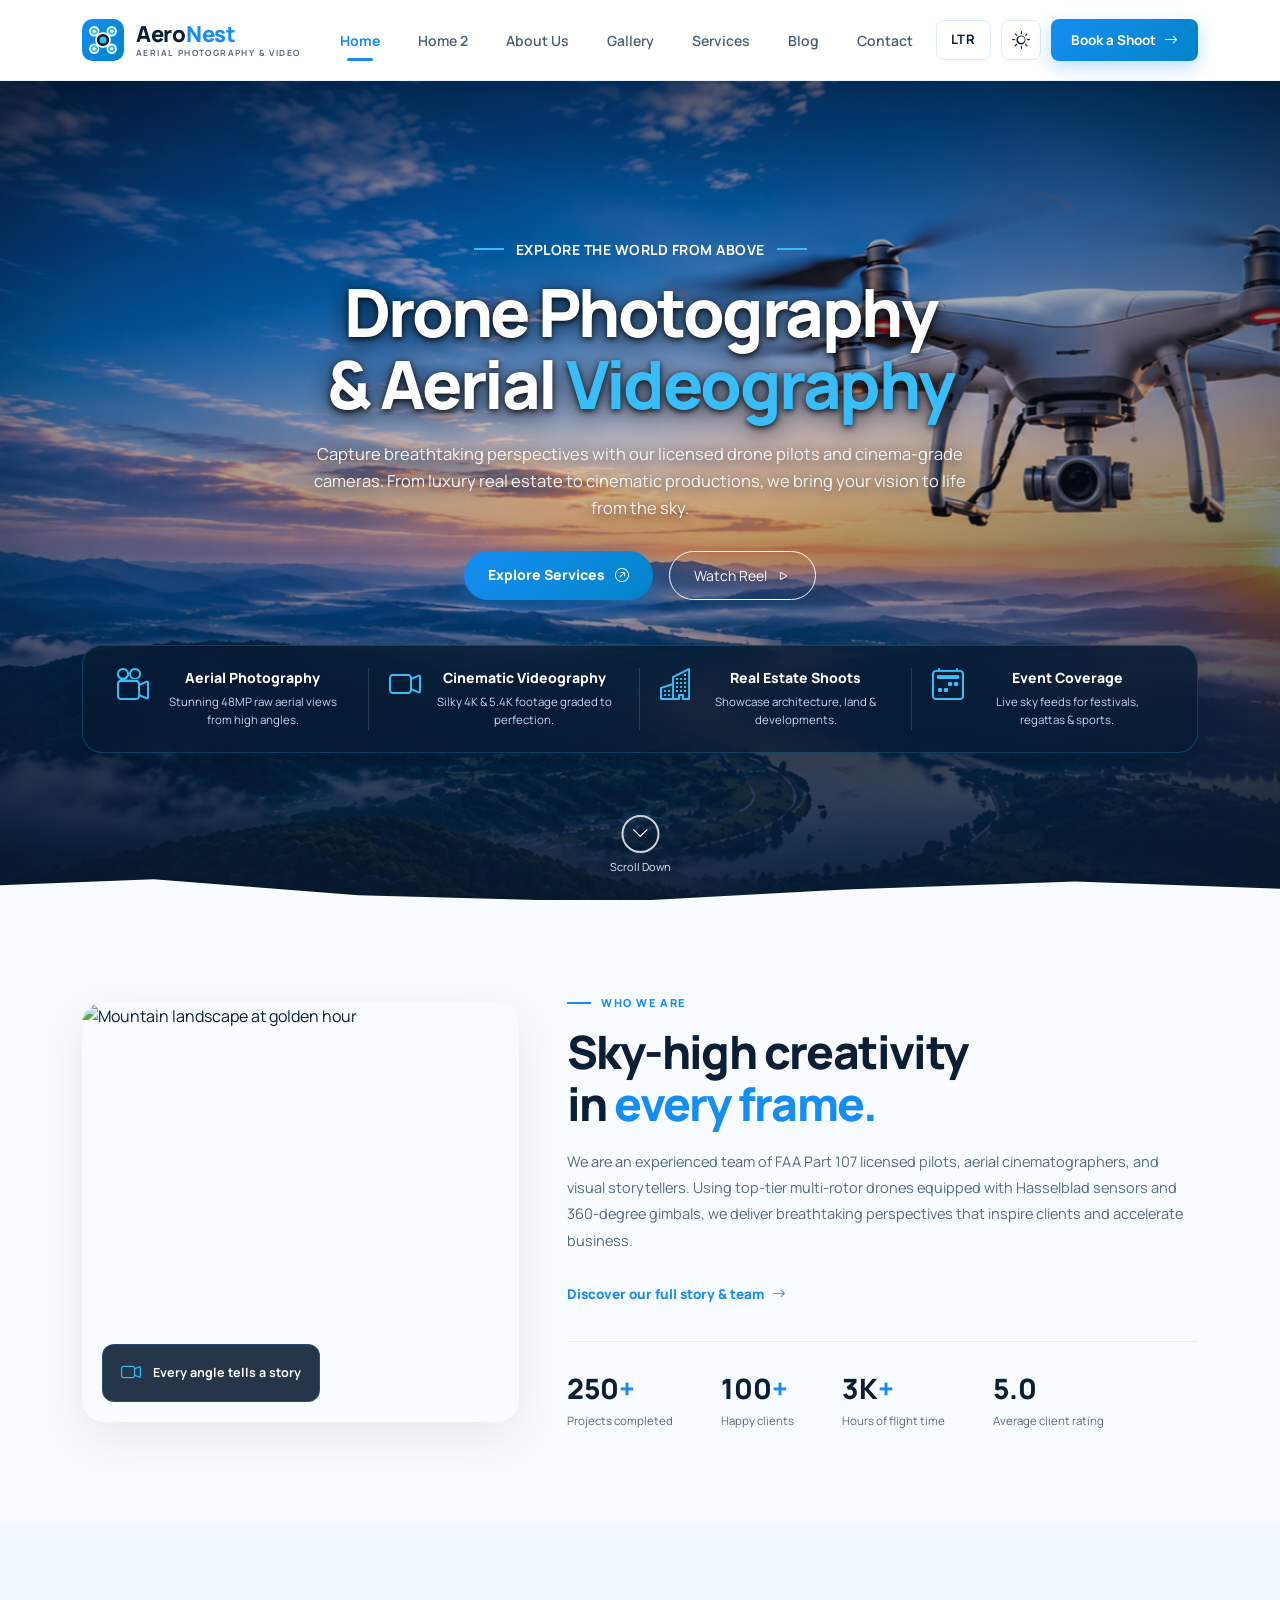
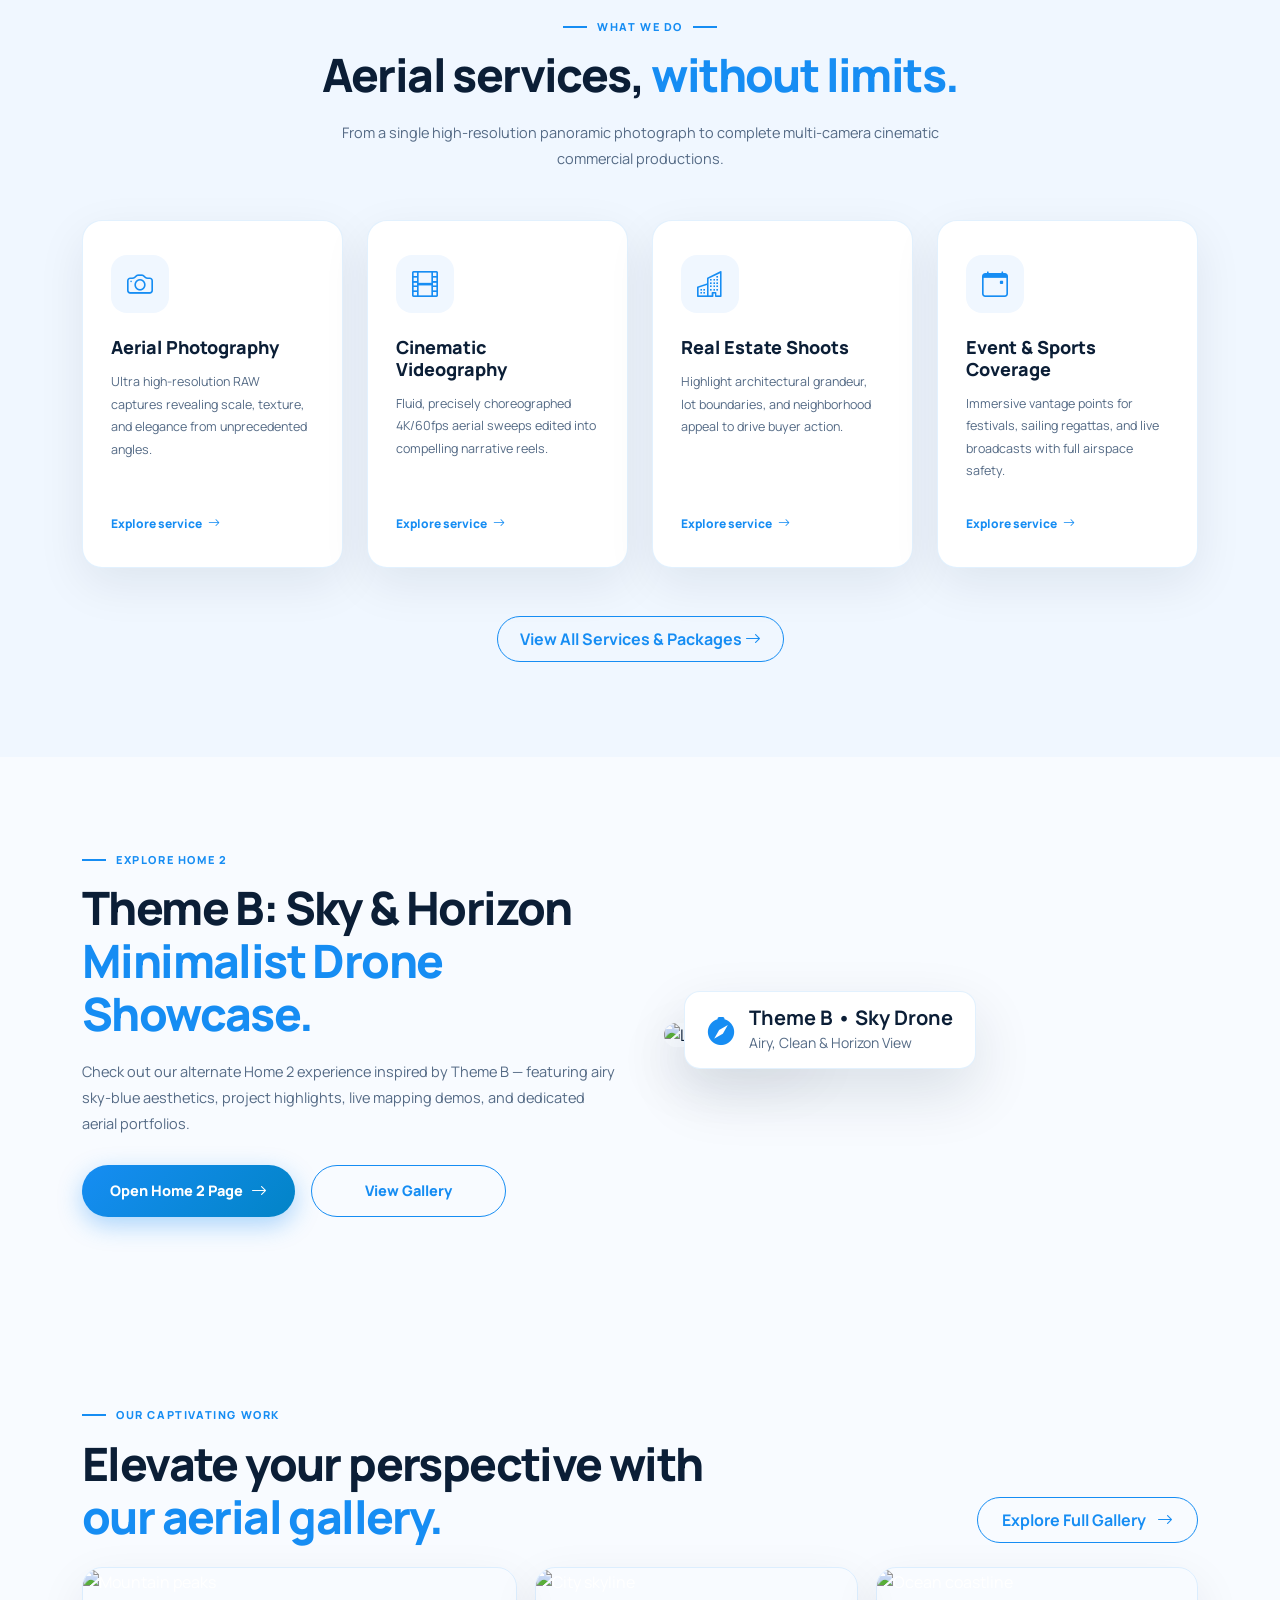
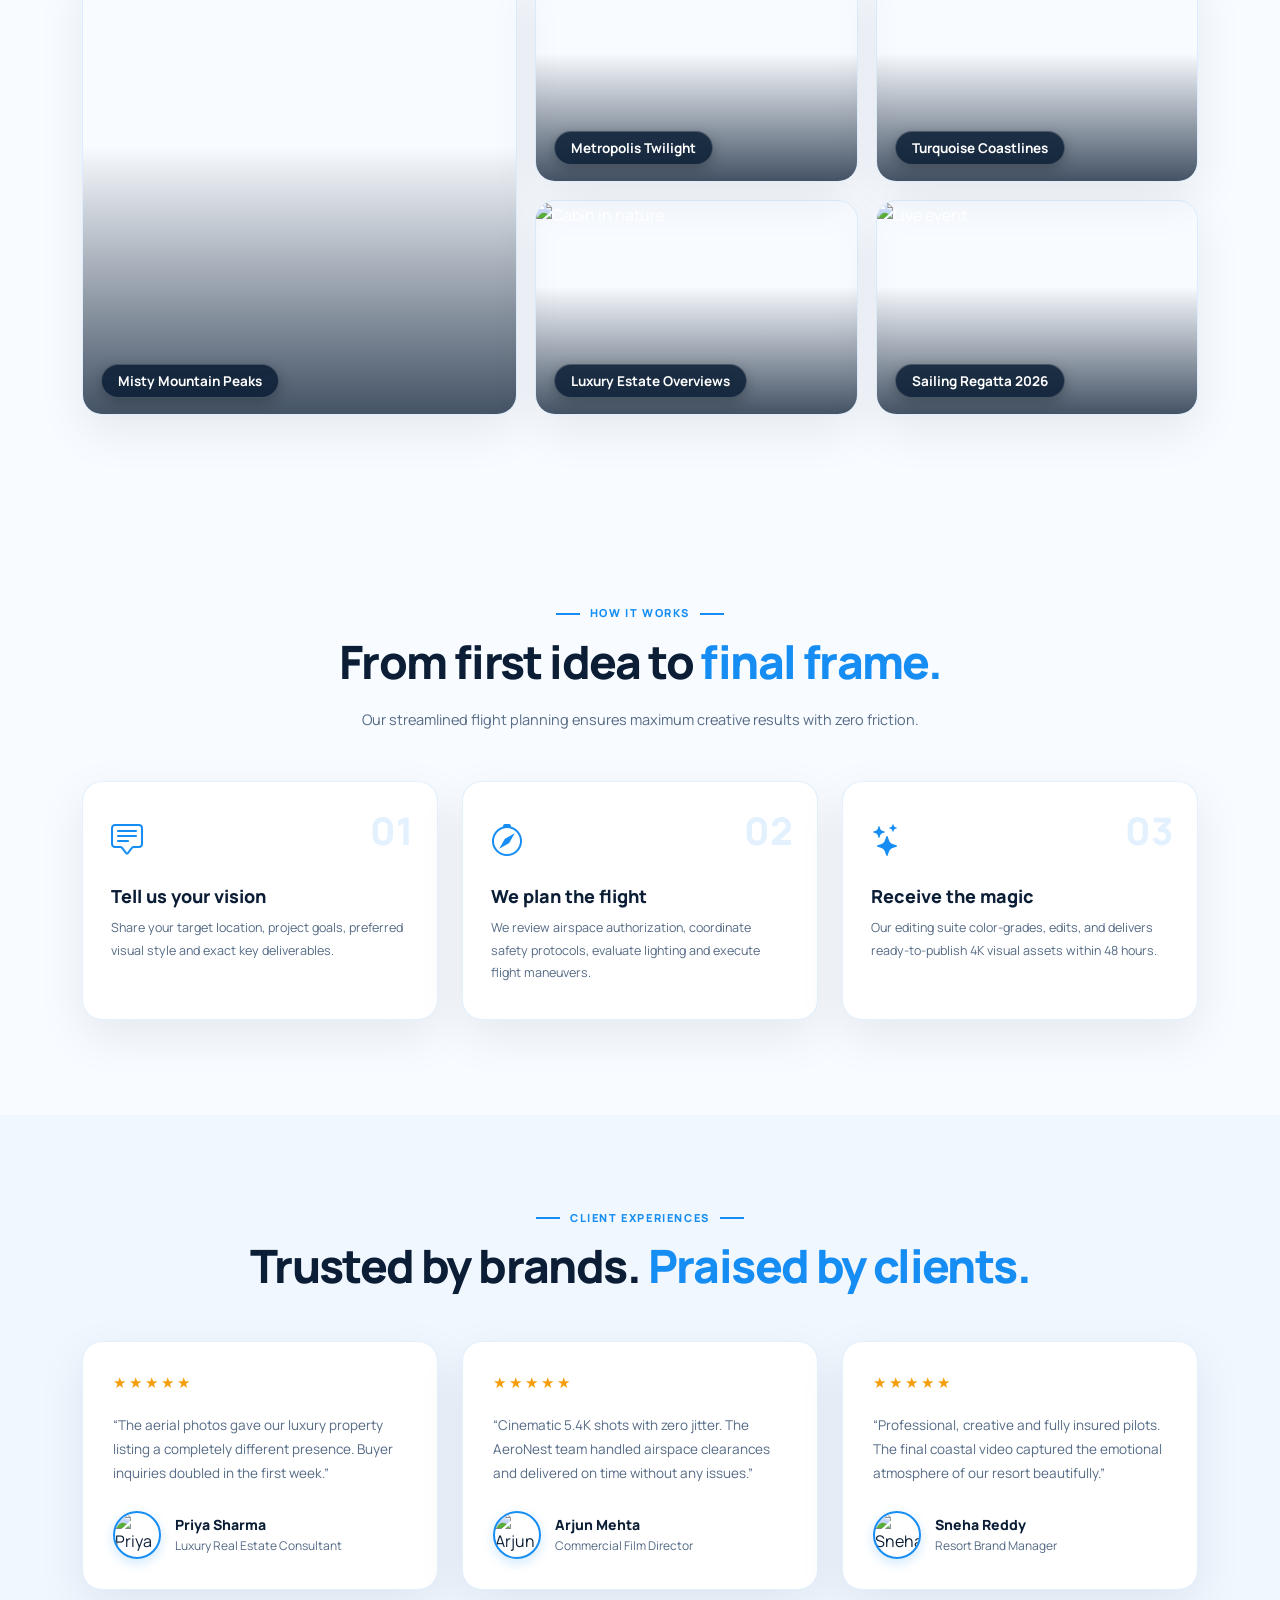
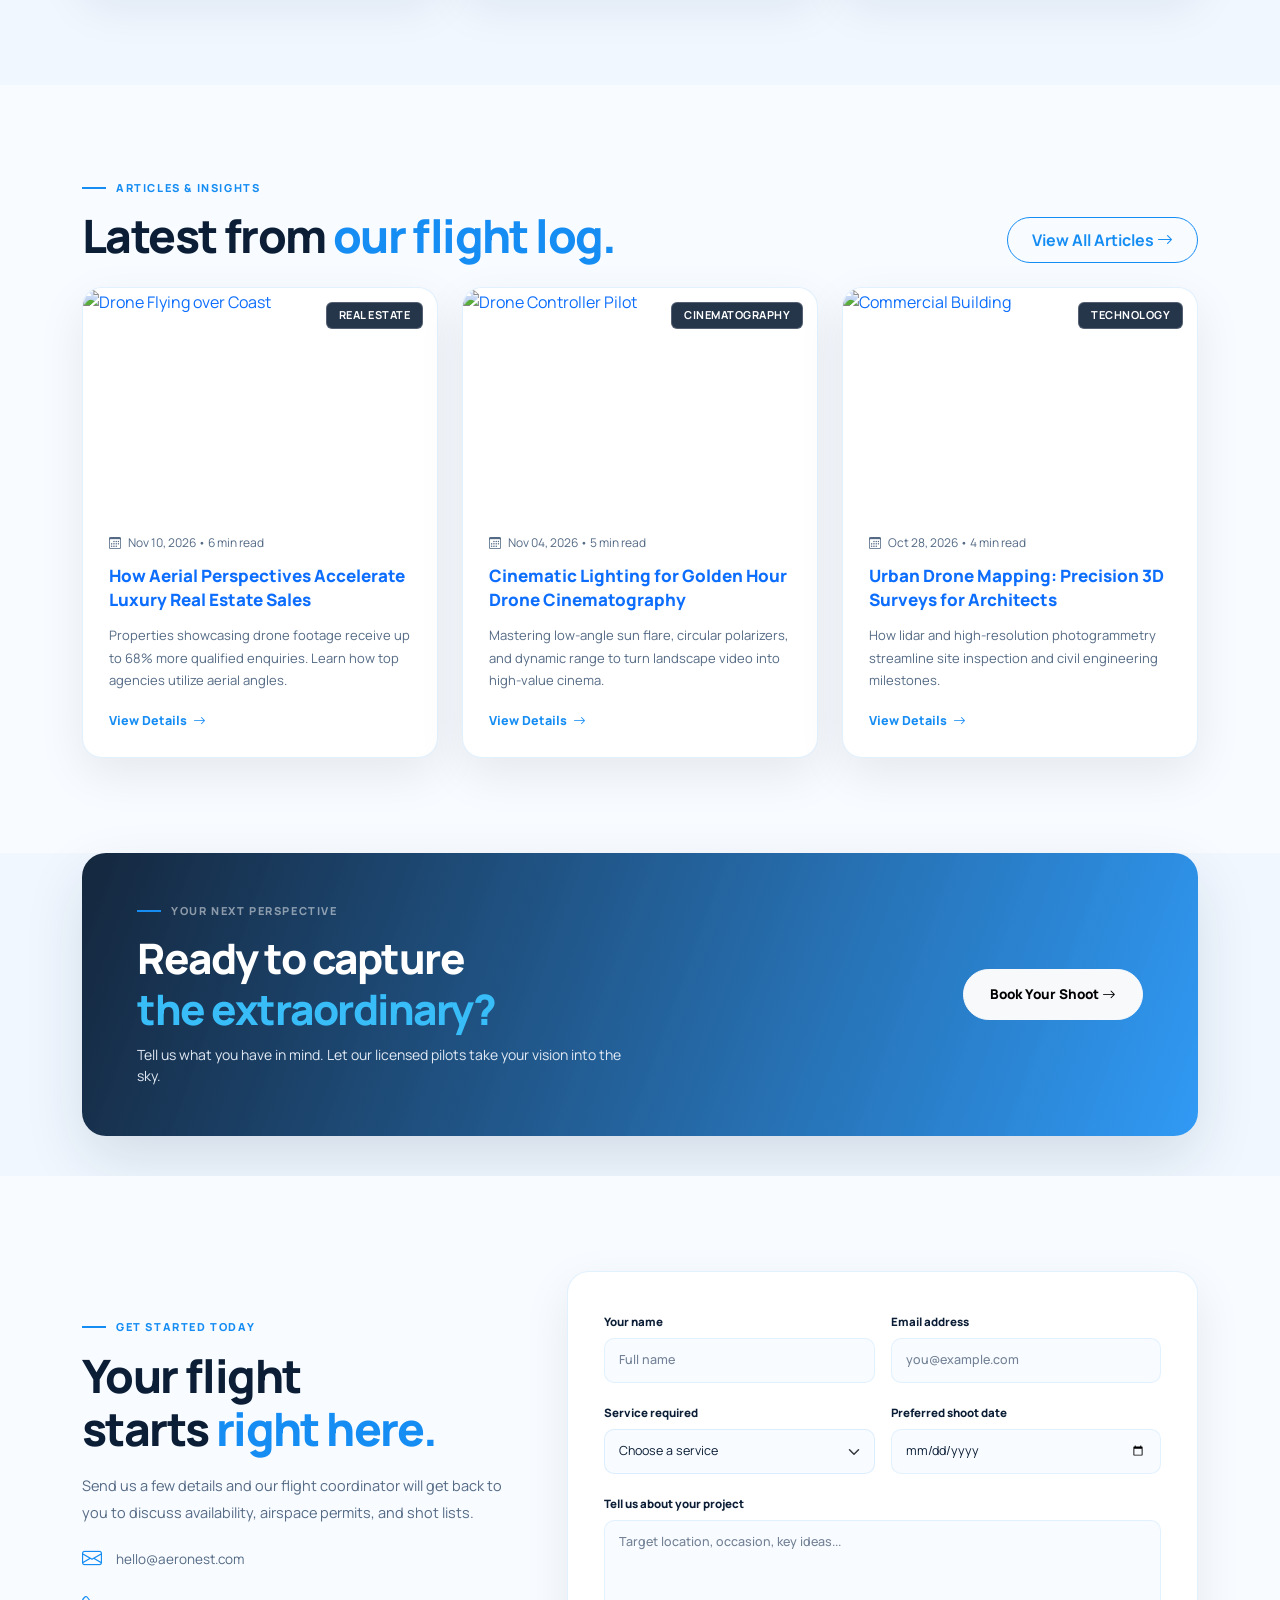
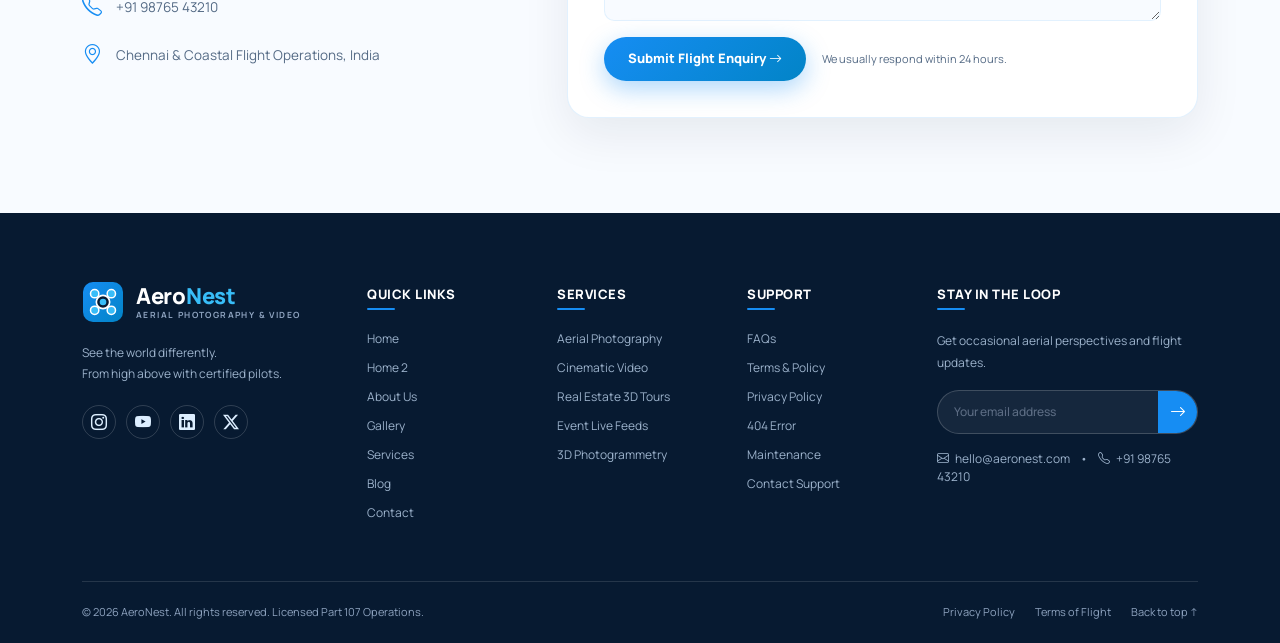
==== commit f246b306: "bugs cleared" ====
--- a/index.html
+++ b/index.html
@@ -27,9 +27,9 @@
     })();
   </script>
 </head>
-<body>
+<body id="top">
   <!-- ================= STICKY NAVBAR ================= -->
-  <nav class="navbar navbar-expand-xl fixed-top site-nav" id="top">
+  <nav class="navbar navbar-expand-xl fixed-top site-nav">
     <div class="container">
       <a class="navbar-brand brand-container" href="index.html" aria-label="AeroNest home">
         <div class="brand-logo-mark">
@@ -63,7 +63,7 @@
       <div class="nav-mobile-actions d-xl-none ms-auto me-2">
         <button class="nav-btn-mobile" id="mobileDirectionToggle" aria-label="Switch text direction" title="Switch LTR / RTL">
           <span class="direction-text">LTR</span>
-          <i class="bi bi-arrow-left-right"></i>
+          
         </button>
         <button class="nav-btn-mobile nav-btn-icon" id="mobileThemeToggle" aria-label="Toggle theme" title="Toggle theme">
           <i class="bi bi-sun mobileThemeIcon"></i>
@@ -85,7 +85,7 @@
         <div class="nav-actions d-flex align-items-center">
           <button class="nav-btn-ltr d-none d-xl-inline-flex" id="directionToggle" aria-label="Switch text direction" title="Switch LTR / RTL">
             <span class="direction-text">LTR</span>
-            <i class="bi bi-arrow-left-right"></i>
+            
           </button>
           <button class="nav-btn-icon d-none d-xl-inline-flex" id="themeToggle" aria-label="Toggle theme" title="Toggle theme">
             <i class="bi bi-sun" id="themeIcon"></i>
@@ -522,6 +522,7 @@
           <a href="gallery.html">Gallery</a>
           <a href="services.html">Services</a>
           <a href="blog.html">Blog</a>
+          <a href="contact.html">Contact</a>
         </div>
         <div class="col-6 col-lg-2 col-md-3">
           <h4>Services</h4>
@@ -536,6 +537,8 @@
           <a href="contact.html#frequently-asked-questions">FAQs</a>
           <a href="#" data-bs-toggle="modal" data-bs-target="#termsModal">Terms &amp; Policy</a>
           <a href="#" data-bs-toggle="modal" data-bs-target="#privacyModal">Privacy Policy</a>
+          <a href="404.html">404 Error</a>
+          <a href="maintenance.html">Maintenance</a>
           <a href="contact.html">Contact Support</a>
         </div>
         <div class="col-12 col-lg-3 col-md-6">
--- a/assets/css/style.css
+++ b/assets/css/style.css
@@ -239,17 +239,18 @@
 
 .nav-btn-ltr {
   height: 40px;
+  min-width: 54px;
   padding: 0 14px;
   background: var(--btn-bg);
   border: 1px solid var(--btn-border);
   border-radius: 8px;
   color: var(--btn-text);
-  font-size: 12.5px;
+  font-size: 13px;
   font-weight: 700;
-  letter-spacing: 0.5px;
+  letter-spacing: 0.8px;
   display: inline-flex;
   align-items: center;
-  gap: 7px;
+  justify-content: center;
   cursor: pointer;
   transition: all 0.2s ease;
 }
@@ -261,7 +262,7 @@
 }
 
 .nav-btn-ltr i {
-  font-size: 14px;
+  display: none;
 }
 
 .nav-btn-icon {
@@ -362,6 +363,7 @@
 
 .nav-btn-mobile {
   height: 38px;
+  min-width: 48px;
   padding: 0 10px;
   background: var(--btn-bg);
   border: 1px solid var(--btn-border);
@@ -369,15 +371,17 @@
   color: var(--btn-text);
   font-size: 12px;
   font-weight: 700;
+  letter-spacing: 0.5px;
   display: inline-flex;
   align-items: center;
-  gap: 6px;
+  justify-content: center;
   cursor: pointer;
   transition: all 0.2s ease;
 }
 
 .nav-btn-mobile.nav-btn-icon {
   width: 38px;
+  min-width: 38px;
   padding: 0;
   justify-content: center;
   font-size: 16px;
@@ -390,7 +394,12 @@
 }
 
 .nav-btn-mobile i {
-  font-size: 13px;
+  display: none;
+}
+
+.nav-btn-mobile.nav-btn-icon i {
+  display: inline-block;
+  font-size: 16px;
 }
 
 @media (max-width: 576px) {
@@ -476,12 +485,14 @@
   }
 }
 
-/* Gradient overlay to ensure drone visibility + perfect text readability */
+/* Gradient overlay allowing warm golden sunrise to radiate through while keeping text 100% readable */
 .hero-overlay {
   position: absolute;
   inset: 0;
-  background: linear-gradient(90deg, rgba(7, 26, 49, 0.90) 0%, rgba(9, 31, 58, 0.62) 48%, rgba(11, 38, 70, 0.18) 100%),
-    linear-gradient(0deg, rgba(7, 26, 49, 0.85) 0%, transparent 45%);
+  background:
+    linear-gradient(180deg, rgba(4, 15, 30, 0.65) 0%, rgba(4, 15, 30, 0.15) 24%, transparent 40%),
+    linear-gradient(0deg, rgba(7, 26, 49, 0.85) 0%, rgba(7, 26, 49, 0.25) 28%, transparent 50%),
+    radial-gradient(ellipse at center 48%, rgba(7, 26, 49, 0.08) 0%, rgba(7, 26, 49, 0.42) 65%, rgba(4, 15, 30, 0.82) 100%);
   z-index: 2;
   pointer-events: none;
 }
@@ -490,10 +501,13 @@
   position: relative;
   z-index: 3;
   padding-top: 85px;
+  text-align: center;
 }
 
 .hero-copy {
-  max-width: 620px;
+  max-width: 820px;
+  margin: 0 auto;
+  text-align: center;
   animation: heroFadeInUp 1s cubic-bezier(0.16, 1, 0.3, 1) forwards;
 }
 
@@ -528,12 +542,27 @@
   background: var(--sky-light);
 }
 
+.hero-copy .eyebrow {
+  justify-content: center;
+  margin: 0 auto 16px;
+}
+
+.hero-copy .eyebrow::after {
+  content: "";
+  display: inline-block;
+  width: 30px;
+  height: 2px;
+  background: var(--sky-light);
+}
+
 .hero-copy h1 {
   font-size: clamp(40px, 5.2vw, 68px);
   line-height: 1.08;
   letter-spacing: -2.5px;
   font-weight: 800;
   margin-bottom: 20px;
+  text-align: center;
+  text-shadow: 0 4px 24px rgba(0, 0, 0, 0.75), 0 2px 6px rgba(0, 0, 0, 0.85);
 }
 
 .hero-copy h1 em {
@@ -542,15 +571,18 @@
 }
 
 .hero-description {
-  max-width: 500px;
-  color: #e2eaf5;
+  max-width: 680px;
+  margin: 0 auto 30px;
+  color: #f1f5f9;
   font-size: 16.5px;
   line-height: 1.65;
-  margin-bottom: 30px;
+  text-align: center;
+  text-shadow: 0 2px 14px rgba(0, 0, 0, 0.8);
 }
 
 .hero-buttons {
   display: flex;
+  justify-content: center;
   gap: 16px;
   flex-wrap: wrap;
   animation: heroButtonsEntrance 1.2s cubic-bezier(0.16, 1, 0.3, 1) forwards;
@@ -1962,7 +1994,7 @@
   border-radius: 24px;
   padding: 50px 55px;
   background: linear-gradient(110deg, rgba(7, 26, 49, 0.94) 0%, rgba(22, 141, 243, 0.88) 100%),
-    url('https://images.unsplash.com/photo-1464822759023-fed622ff2c3b?auto=format&fit=crop&w=1800&q=85') center/cover;
+    url('https://images.unsplash.com/photo-1517411032315-54ef2cb783bb?auto=format&fit=crop&w=1800&q=85') center/cover;
   display: flex;
   align-items: center;
   justify-content: space-between;
@@ -2039,6 +2071,43 @@
   background-color: var(--paper);
   color: var(--ink);
   transition: all 0.2s ease;
+}
+
+/* Light mode high-contrast placeholders */
+.form-control::placeholder,
+.form-select::placeholder,
+textarea.form-control::placeholder,
+input.form-control::placeholder,
+.contact-form-card .form-control::placeholder,
+.booking-form .form-control::placeholder,
+.newsletter-form input::placeholder {
+  color: #64748b !important;
+  opacity: 0.9 !important;
+  font-weight: 500;
+}
+.form-control::-webkit-input-placeholder,
+textarea.form-control::-webkit-input-placeholder,
+input.form-control::-webkit-input-placeholder,
+.contact-form-card .form-control::-webkit-input-placeholder,
+.booking-form .form-control::-webkit-input-placeholder,
+.newsletter-form input::-webkit-input-placeholder {
+  color: #64748b !important;
+  opacity: 0.9 !important;
+  font-weight: 500;
+}
+.form-control::-moz-placeholder,
+textarea.form-control::-moz-placeholder,
+input.form-control::-moz-placeholder {
+  color: #64748b !important;
+  opacity: 0.9 !important;
+  font-weight: 500;
+}
+.form-control:-ms-input-placeholder,
+textarea.form-control:-ms-input-placeholder,
+input.form-control:-ms-input-placeholder {
+  color: #64748b !important;
+  opacity: 0.9 !important;
+  font-weight: 500;
 }
 
 .form-control:focus,
@@ -2266,7 +2335,7 @@
   aspect-ratio: 16/9;
   border-radius: 22px;
   background: linear-gradient(rgba(7, 26, 49, 0.7), rgba(7, 26, 49, 0.9)),
-    url('../Drone%20Over%20Misty%20Mountain%20River.png') center/cover;
+    url('https://images.unsplash.com/photo-1511497584788-87676104235f?auto=format&fit=crop&w=1200&q=85') center/cover;
   display: flex;
   align-items: center;
   justify-content: center;
@@ -2326,7 +2395,7 @@
 .drone-flight-bg {
   position: absolute;
   inset: -14%;
-  background-image: url('../Drone%20Over%20Misty%20Mountain%20River.png');
+  background-image: url('https://images.unsplash.com/photo-1483728642387-6c3bdd6c93e5?auto=format&fit=crop&w=1920&q=85');
   background-size: cover;
   background-position: center 46%;
   transform-origin: center center;
@@ -2337,7 +2406,7 @@
 }
 
 .drone-flight-bg.is-alpine {
-  background-image: url('../gallery-cinematic-1.jpg');
+  background-image: url('https://images.unsplash.com/photo-1520690214124-2405c5217036?auto=format&fit=crop&w=1920&q=85');
 }
 
 .drone-flight-bg.is-playing {
@@ -2816,15 +2885,120 @@
   color: #f0f7ff;
 }
 
-body.dark-mode .booking-form {
+body.dark-mode .booking-form,
+html.dark-mode .booking-form {
   background: #0c2038;
 }
 
 body.dark-mode .form-control,
-body.dark-mode .form-select {
-  background: #071629;
-  color: #edf5ff;
-  border-color: rgba(56, 189, 248, 0.15);
+html.dark-mode .form-control,
+body.dark-mode .form-select,
+html.dark-mode .form-select,
+body.dark-mode .contact-form-card .form-control,
+html.dark-mode .contact-form-card .form-control,
+body.dark-mode .contact-form-card .form-select,
+html.dark-mode .contact-form-card .form-select,
+body.dark-mode .booking-form .form-control,
+html.dark-mode .booking-form .form-control,
+body.dark-mode .booking-form .form-select,
+html.dark-mode .booking-form .form-select {
+  background-color: #071629 !important;
+  color: #edf5ff !important;
+  border-color: rgba(56, 189, 248, 0.22) !important;
+}
+
+body.dark-mode .form-control:focus,
+html.dark-mode .form-control:focus,
+body.dark-mode .form-select:focus,
+html.dark-mode .form-select:focus,
+body.dark-mode .contact-form-card .form-control:focus,
+html.dark-mode .contact-form-card .form-control:focus,
+body.dark-mode .contact-form-card .form-select:focus,
+html.dark-mode .contact-form-card .form-select:focus,
+body.dark-mode .booking-form .form-control:focus,
+html.dark-mode .booking-form .form-control:focus,
+body.dark-mode .booking-form .form-select:focus,
+html.dark-mode .booking-form .form-select:focus {
+  background-color: #0c2038 !important;
+  color: #ffffff !important;
+  border-color: var(--sky-blue) !important;
+  box-shadow: 0 0 0 3px rgba(22, 141, 243, 0.25) !important;
+}
+
+/* Dark mode radiant, high-clarity placeholders */
+body.dark-mode .form-control::placeholder,
+html.dark-mode .form-control::placeholder,
+body.dark-mode textarea.form-control::placeholder,
+html.dark-mode textarea.form-control::placeholder,
+body.dark-mode input.form-control::placeholder,
+html.dark-mode input.form-control::placeholder,
+body.dark-mode .contact-form-card .form-control::placeholder,
+html.dark-mode .contact-form-card .form-control::placeholder,
+body.dark-mode .booking-form .form-control::placeholder,
+html.dark-mode .booking-form .form-control::placeholder,
+body.dark-mode .newsletter-form input::placeholder,
+html.dark-mode .newsletter-form input::placeholder {
+  color: #9cb5d1 !important;
+  opacity: 1 !important;
+  font-weight: 500;
+}
+
+body.dark-mode .form-control::-webkit-input-placeholder,
+html.dark-mode .form-control::-webkit-input-placeholder,
+body.dark-mode textarea.form-control::-webkit-input-placeholder,
+html.dark-mode textarea.form-control::-webkit-input-placeholder,
+body.dark-mode input.form-control::-webkit-input-placeholder,
+html.dark-mode input.form-control::-webkit-input-placeholder,
+body.dark-mode .contact-form-card .form-control::-webkit-input-placeholder,
+html.dark-mode .contact-form-card .form-control::-webkit-input-placeholder,
+body.dark-mode .booking-form .form-control::-webkit-input-placeholder,
+html.dark-mode .booking-form .form-control::-webkit-input-placeholder,
+body.dark-mode .newsletter-form input::-webkit-input-placeholder,
+html.dark-mode .newsletter-form input::-webkit-input-placeholder {
+  color: #9cb5d1 !important;
+  opacity: 1 !important;
+  font-weight: 500;
+}
+
+body.dark-mode .form-control::-moz-placeholder,
+html.dark-mode .form-control::-moz-placeholder,
+body.dark-mode textarea.form-control::-moz-placeholder,
+html.dark-mode textarea.form-control::-moz-placeholder,
+body.dark-mode input.form-control::-moz-placeholder,
+html.dark-mode input.form-control::-moz-placeholder {
+  color: #9cb5d1 !important;
+  opacity: 1 !important;
+  font-weight: 500;
+}
+
+/* Dark mode Date Picker fields and calendar icon */
+body.dark-mode input[type="date"].form-control,
+html.dark-mode input[type="date"].form-control {
+  color: #9cb5d1 !important;
+}
+body.dark-mode input[type="date"].form-control:focus,
+html.dark-mode input[type="date"].form-control:focus,
+body.dark-mode input[type="date"].form-control:valid,
+html.dark-mode input[type="date"].form-control:valid {
+  color: #edf5ff !important;
+}
+
+body.dark-mode input[type="date"]::-webkit-calendar-picker-indicator,
+html.dark-mode input[type="date"]::-webkit-calendar-picker-indicator {
+  filter: invert(1) brightness(1.2);
+  cursor: pointer;
+  opacity: 0.85;
+}
+
+/* Dark mode select dropdown styling */
+body.dark-mode .form-select option,
+html.dark-mode .form-select option {
+  background-color: #0c2038 !important;
+  color: #edf5ff !important;
+}
+body.dark-mode .form-select option[value=""],
+html.dark-mode .form-select option[value=""] {
+  color: #9cb5d1 !important;
 }
 
 body.dark-mode .hero-wave {
@@ -2956,7 +3130,6 @@
   border: 0;
 }
 
-html[dir="rtl"] .hero-copy,
 html[dir="rtl"] .section-copy {
   text-align: right;
 }
@@ -3063,8 +3236,10 @@
 
 html[dir="rtl"] .hero-overlay,
 html[dir="rtl"] .home2-hero-overlay {
-  background: linear-gradient(270deg, rgba(7, 26, 49, 0.90) 0%, rgba(9, 31, 58, 0.62) 48%, rgba(11, 38, 70, 0.18) 100%),
-    linear-gradient(0deg, rgba(7, 26, 49, 0.85) 0%, transparent 45%);
+  background:
+    linear-gradient(180deg, rgba(4, 15, 30, 0.65) 0%, rgba(4, 15, 30, 0.15) 24%, transparent 40%),
+    linear-gradient(0deg, rgba(7, 26, 49, 0.85) 0%, rgba(7, 26, 49, 0.25) 28%, transparent 50%),
+    radial-gradient(ellipse at center 48%, rgba(7, 26, 49, 0.08) 0%, rgba(7, 26, 49, 0.42) 65%, rgba(4, 15, 30, 0.82) 100%);
 }
 
 /* ========================================================
@@ -3251,8 +3426,10 @@
 .home2-hero-overlay {
   position: absolute;
   inset: 0;
-  background: linear-gradient(90deg, rgba(7, 26, 49, 0.88) 0%, rgba(9, 31, 58, 0.58) 48%, rgba(11, 38, 70, 0.15) 100%),
-    linear-gradient(0deg, rgba(7, 26, 49, 0.82) 0%, transparent 45%);
+  background:
+    linear-gradient(180deg, rgba(4, 15, 30, 0.65) 0%, rgba(4, 15, 30, 0.15) 24%, transparent 40%),
+    linear-gradient(0deg, rgba(7, 26, 49, 0.85) 0%, rgba(7, 26, 49, 0.25) 28%, transparent 50%),
+    radial-gradient(ellipse at center 48%, rgba(7, 26, 49, 0.08) 0%, rgba(7, 26, 49, 0.42) 65%, rgba(4, 15, 30, 0.82) 100%);
   z-index: 2;
   pointer-events: none;
 }
@@ -3407,18 +3584,25 @@
 
 .home2-expertise-icon-float {
   position: absolute;
-  bottom: -20px;
-  right: 22px;
-  width: 50px;
-  height: 50px;
-  border-radius: 14px;
+  bottom: 14px;
+  right: 18px;
+  width: 48px;
+  height: 48px;
+  border-radius: 12px;
   background: linear-gradient(135deg, var(--sky-blue) 0%, #0284c7 100%);
   color: #ffffff;
   display: grid;
   place-items: center;
-  font-size: 22px;
-  box-shadow: 0 6px 18px rgba(22, 141, 243, 0.35);
+  font-size: 20px;
+  box-shadow: 0 6px 18px rgba(22, 141, 243, 0.45);
+  border: 2px solid rgba(255, 255, 255, 0.85);
+  backdrop-filter: blur(4px);
   z-index: 2;
+}
+
+html[dir="rtl"] .home2-expertise-icon-float {
+  right: auto;
+  left: 18px;
 }
 
 .home2-expertise-body {
@@ -3641,7 +3825,7 @@
   padding: 110px 0;
   color: white;
   overflow: hidden;
-  background: #071a31 url('https://images.unsplash.com/photo-1506947411487-a56738267384?auto=format&fit=crop&w=1920&q=85') center 35% / cover no-repeat;
+  background: #071a31 url('https://images.unsplash.com/photo-1477959858617-67f30bc75b82?auto=format&fit=crop&w=1920&q=85') center 35% / cover no-repeat;
 }
 
 .home2-final-cta-overlay {
@@ -3753,4 +3937,308 @@
   transform: translateY(-2px) !important;
   box-shadow: 0 10px 24px rgba(22, 141, 243, 0.45) !important;
   text-decoration: none !important;
+}
+
+/* ========================================================
+   GLOBAL TEXT CONTRAST & DARK MODE VISIBILITY CORRECTIONS
+   Fixes Bootstrap .text-muted, .text-dark, Accordions,
+   Search placeholders, and Blog card author/meta contrast
+   ======================================================== */
+.text-muted {
+  color: var(--muted) !important;
+}
+
+body.dark-mode .text-muted,
+html.dark-mode .text-muted,
+body.dark-mode small.text-muted,
+html.dark-mode small.text-muted,
+body.dark-mode p.text-muted,
+html.dark-mode p.text-muted,
+body.dark-mode span.text-muted,
+html.dark-mode span.text-muted,
+body.dark-mode div.text-muted,
+html.dark-mode div.text-muted {
+  color: #9cb5d1 !important;
+}
+
+body.dark-mode .text-dark,
+html.dark-mode .text-dark {
+  color: #f0f7ff !important;
+}
+
+body.dark-mode .text-secondary,
+html.dark-mode .text-secondary {
+  color: #cbd5e1 !important;
+}
+
+/* Accordion Component - Light & Dark Mode */
+.accordion-item {
+  background-color: var(--card) !important;
+  border: 1px solid var(--line) !important;
+}
+
+.accordion-button {
+  background-color: var(--card) !important;
+  color: var(--ink) !important;
+  font-weight: 700 !important;
+  box-shadow: none !important;
+}
+
+.accordion-button:not(.collapsed) {
+  background-color: var(--sky-tint) !important;
+  color: var(--sky-blue) !important;
+}
+
+body.dark-mode .accordion-button:not(.collapsed),
+html.dark-mode .accordion-button:not(.collapsed) {
+  background-color: rgba(22, 141, 243, 0.16) !important;
+  color: var(--sky-light) !important;
+}
+
+.accordion-body {
+  background-color: var(--card) !important;
+  color: var(--muted) !important;
+}
+
+body.dark-mode .accordion-body,
+html.dark-mode .accordion-body,
+body.dark-mode .accordion-body.text-muted,
+html.dark-mode .accordion-body.text-muted {
+  color: #cbd5e1 !important;
+}
+
+body.dark-mode .accordion-button::after,
+html.dark-mode .accordion-button::after {
+  filter: invert(1) brightness(1.6);
+}
+
+/* Blog Search Input & Placeholder in Dark Mode */
+#blogSearchInput::placeholder,
+.blog-search-wrap input::placeholder {
+  color: #64748b !important;
+  opacity: 0.9 !important;
+}
+
+body.dark-mode #blogSearchInput,
+html.dark-mode #blogSearchInput {
+  background-color: #071629 !important;
+  color: #edf5ff !important;
+  border-color: rgba(56, 189, 248, 0.25) !important;
+}
+
+body.dark-mode #blogSearchInput::placeholder,
+html.dark-mode #blogSearchInput::placeholder,
+body.dark-mode .blog-search-wrap input::placeholder,
+html.dark-mode .blog-search-wrap input::placeholder {
+  color: #9cb5d1 !important;
+  opacity: 1 !important;
+}
+
+/* Blog Cards Author, Meta & Description in Dark Mode */
+body.dark-mode .blog-card,
+html.dark-mode .blog-card,
+body.dark-mode .blog-featured-card,
+html.dark-mode .blog-featured-card,
+body.dark-mode .blog-popular-card,
+html.dark-mode .blog-popular-card {
+  background-color: var(--card) !important;
+  color: var(--ink) !important;
+}
+
+body.dark-mode .blog-card small,
+html.dark-mode .blog-card small,
+body.dark-mode .blog-featured-card small,
+html.dark-mode .blog-featured-card small,
+body.dark-mode .blog-meta,
+html.dark-mode .blog-meta,
+body.dark-mode .blog-popular-meta,
+html.dark-mode .blog-popular-meta {
+  color: #9cb5d1 !important;
+}
+
+body.dark-mode .blog-card p,
+html.dark-mode .blog-card p,
+body.dark-mode .blog-featured-card p,
+html.dark-mode .blog-featured-card p {
+  color: #cbd5e1 !important;
+}
+
+/* WhatsApp Box in Contact Page */
+.whatsapp-quick-box {
+  background: rgba(22, 141, 243, 0.06);
+  border: 1px solid rgba(22, 141, 243, 0.2);
+  border-radius: 18px;
+  padding: 24px;
+}
+
+body.dark-mode .whatsapp-quick-box,
+html.dark-mode .whatsapp-quick-box {
+  background: rgba(22, 141, 243, 0.12) !important;
+  border-color: rgba(56, 189, 248, 0.32) !important;
+}
+
+body.dark-mode .whatsapp-quick-box h6,
+html.dark-mode .whatsapp-quick-box h6 {
+  color: #f0f7ff !important;
+}
+
+body.dark-mode .whatsapp-quick-box p,
+html.dark-mode .whatsapp-quick-box p,
+body.dark-mode .whatsapp-quick-box small,
+html.dark-mode .whatsapp-quick-box small {
+  color: #cbd5e1 !important;
+}
+
+/* ========================================================
+   404 ERROR & MAINTENANCE PAGES
+   ======================================================== */
+.flight-status-page {
+  min-height: calc(100vh - 120px);
+  padding: 140px 0 80px;
+  display: flex;
+  align-items: center;
+  position: relative;
+  overflow: hidden;
+  background: var(--bg);
+}
+
+.flight-status-card {
+  background: var(--card);
+  border: 1px solid var(--line);
+  border-radius: 28px;
+  padding: 50px 40px;
+  box-shadow: var(--shadow-lg);
+  position: relative;
+  z-index: 2;
+  text-align: center;
+}
+
+@media (max-width: 575.98px) {
+  .flight-status-card {
+    padding: 36px 20px;
+  }
+}
+
+.error-big-number {
+  font-size: clamp(80px, 14vw, 150px);
+  font-weight: 900;
+  line-height: 0.95;
+  letter-spacing: -4px;
+  background: linear-gradient(135deg, var(--sky-blue) 0%, #38bdf8 55%, #0284c7 100%);
+  -webkit-background-clip: text;
+  -webkit-text-fill-color: transparent;
+  margin-bottom: 12px;
+  display: inline-block;
+  animation: telemetryFloat 4s ease-in-out infinite alternate;
+}
+
+@keyframes telemetryFloat {
+  0% { transform: translateY(0); }
+  100% { transform: translateY(-8px); }
+}
+
+.telemetry-hud-card {
+  background: var(--sky-tint);
+  border: 1px solid var(--line);
+  border-radius: 20px;
+  padding: 24px;
+  margin: 32px 0;
+  text-align: start;
+}
+
+.telemetry-hud-grid {
+  display: grid;
+  grid-template-columns: repeat(auto-fit, minmax(200px, 1fr));
+  gap: 16px;
+}
+
+.telemetry-hud-item {
+  background: var(--card);
+  border: 1px solid var(--line);
+  border-radius: 12px;
+  padding: 14px 18px;
+}
+
+.telemetry-hud-item label {
+  font-size: 11px;
+  font-weight: 700;
+  text-transform: uppercase;
+  letter-spacing: 0.6px;
+  color: var(--muted);
+  display: block;
+  margin-bottom: 4px;
+}
+
+.telemetry-hud-item .val {
+  font-size: 14px;
+  font-weight: 800;
+  color: var(--ink);
+  font-family: monospace, system-ui;
+}
+
+/* Radar scanner graphic */
+.radar-scanner-wrap {
+  width: 140px;
+  height: 140px;
+  position: relative;
+  margin: 0 auto 24px;
+  border-radius: 50%;
+  background: radial-gradient(circle, rgba(22, 141, 243, 0.15) 0%, rgba(22, 141, 243, 0.04) 70%, transparent 100%);
+  border: 2px solid rgba(56, 189, 248, 0.35);
+  box-shadow: 0 0 30px rgba(22, 141, 243, 0.2);
+  display: flex;
+  align-items: center;
+  justify-content: center;
+}
+
+.radar-scanner-ring {
+  position: absolute;
+  inset: 20px;
+  border-radius: 50%;
+  border: 1px dashed rgba(56, 189, 248, 0.4);
+}
+
+.radar-scanner-sweep {
+  position: absolute;
+  top: 0;
+  left: 0;
+  right: 0;
+  bottom: 0;
+  border-radius: 50%;
+  background: conic-gradient(from 0deg, rgba(22, 141, 243, 0.45) 0deg, transparent 65deg, transparent 360deg);
+  animation: radarSweep 3s linear infinite;
+}
+
+@keyframes radarSweep {
+  0% { transform: rotate(0deg); }
+  100% { transform: rotate(360deg); }
+}
+
+.radar-scanner-icon {
+  position: relative;
+  z-index: 2;
+  font-size: 34px;
+  color: var(--sky-blue);
+  animation: iconPulse 2s ease-in-out infinite;
+}
+
+@keyframes iconPulse {
+  0%, 100% { transform: scale(1); opacity: 1; }
+  50% { transform: scale(1.15); opacity: 0.85; }
+}
+
+/* Maintenance calibration progress */
+.calibration-bar-wrap {
+  background: var(--line);
+  height: 8px;
+  border-radius: 10px;
+  overflow: hidden;
+  margin-top: 8px;
+}
+
+.calibration-bar-fill {
+  background: linear-gradient(90deg, #0284c7 0%, var(--sky-blue) 100%);
+  height: 100%;
+  border-radius: 10px;
+  transition: width 0.8s ease;
 }
